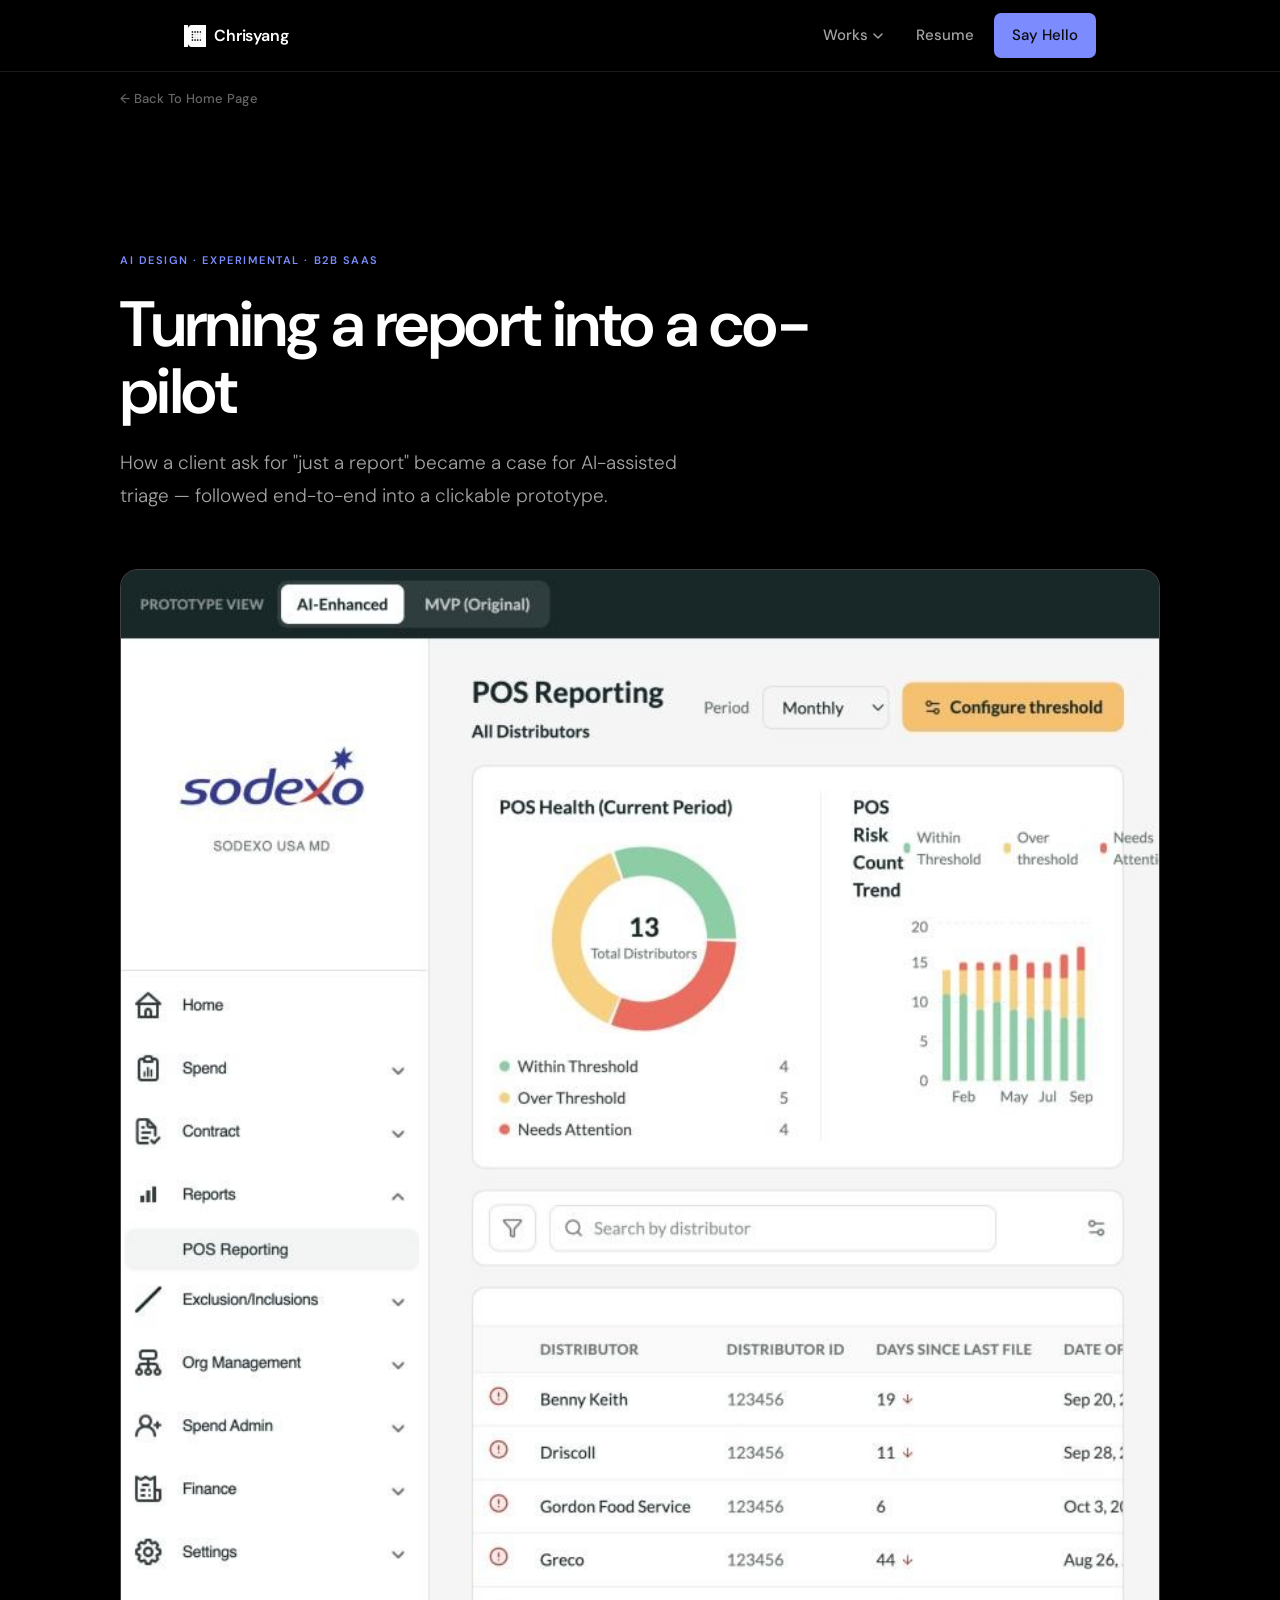
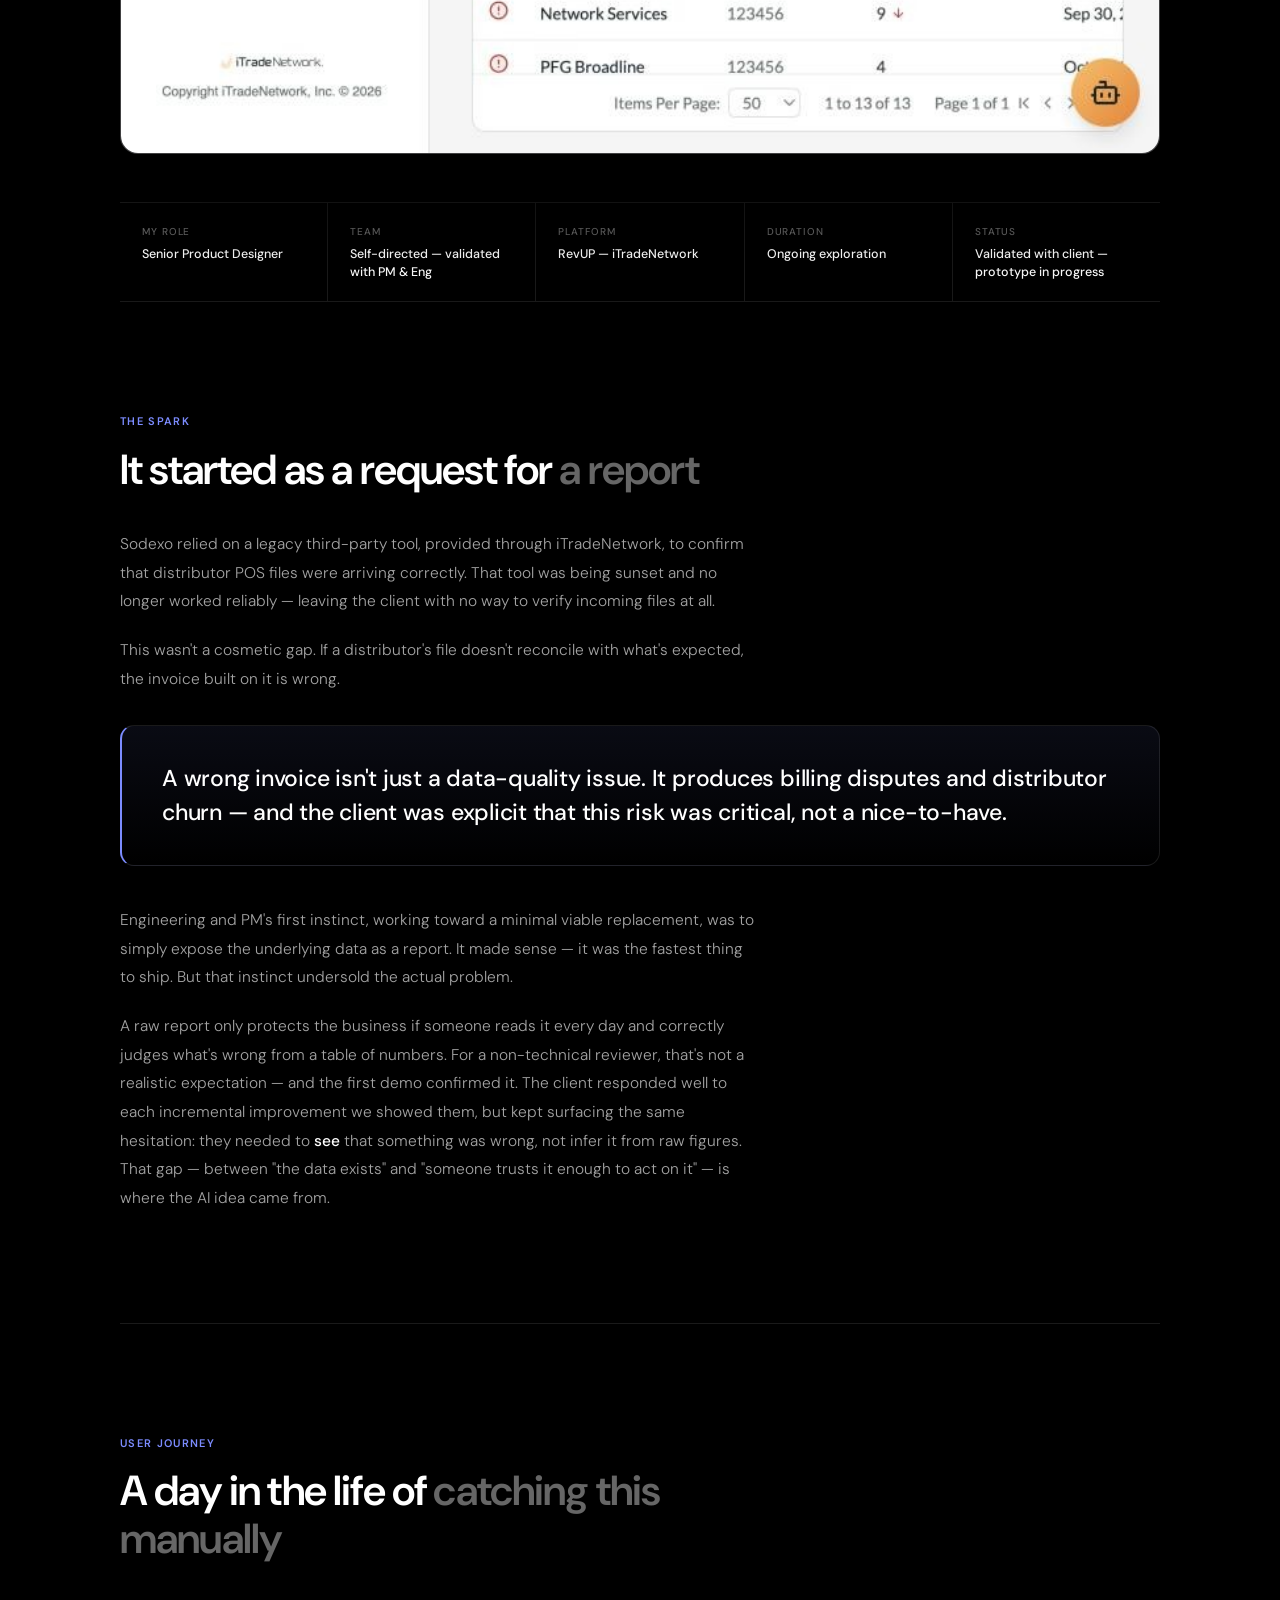
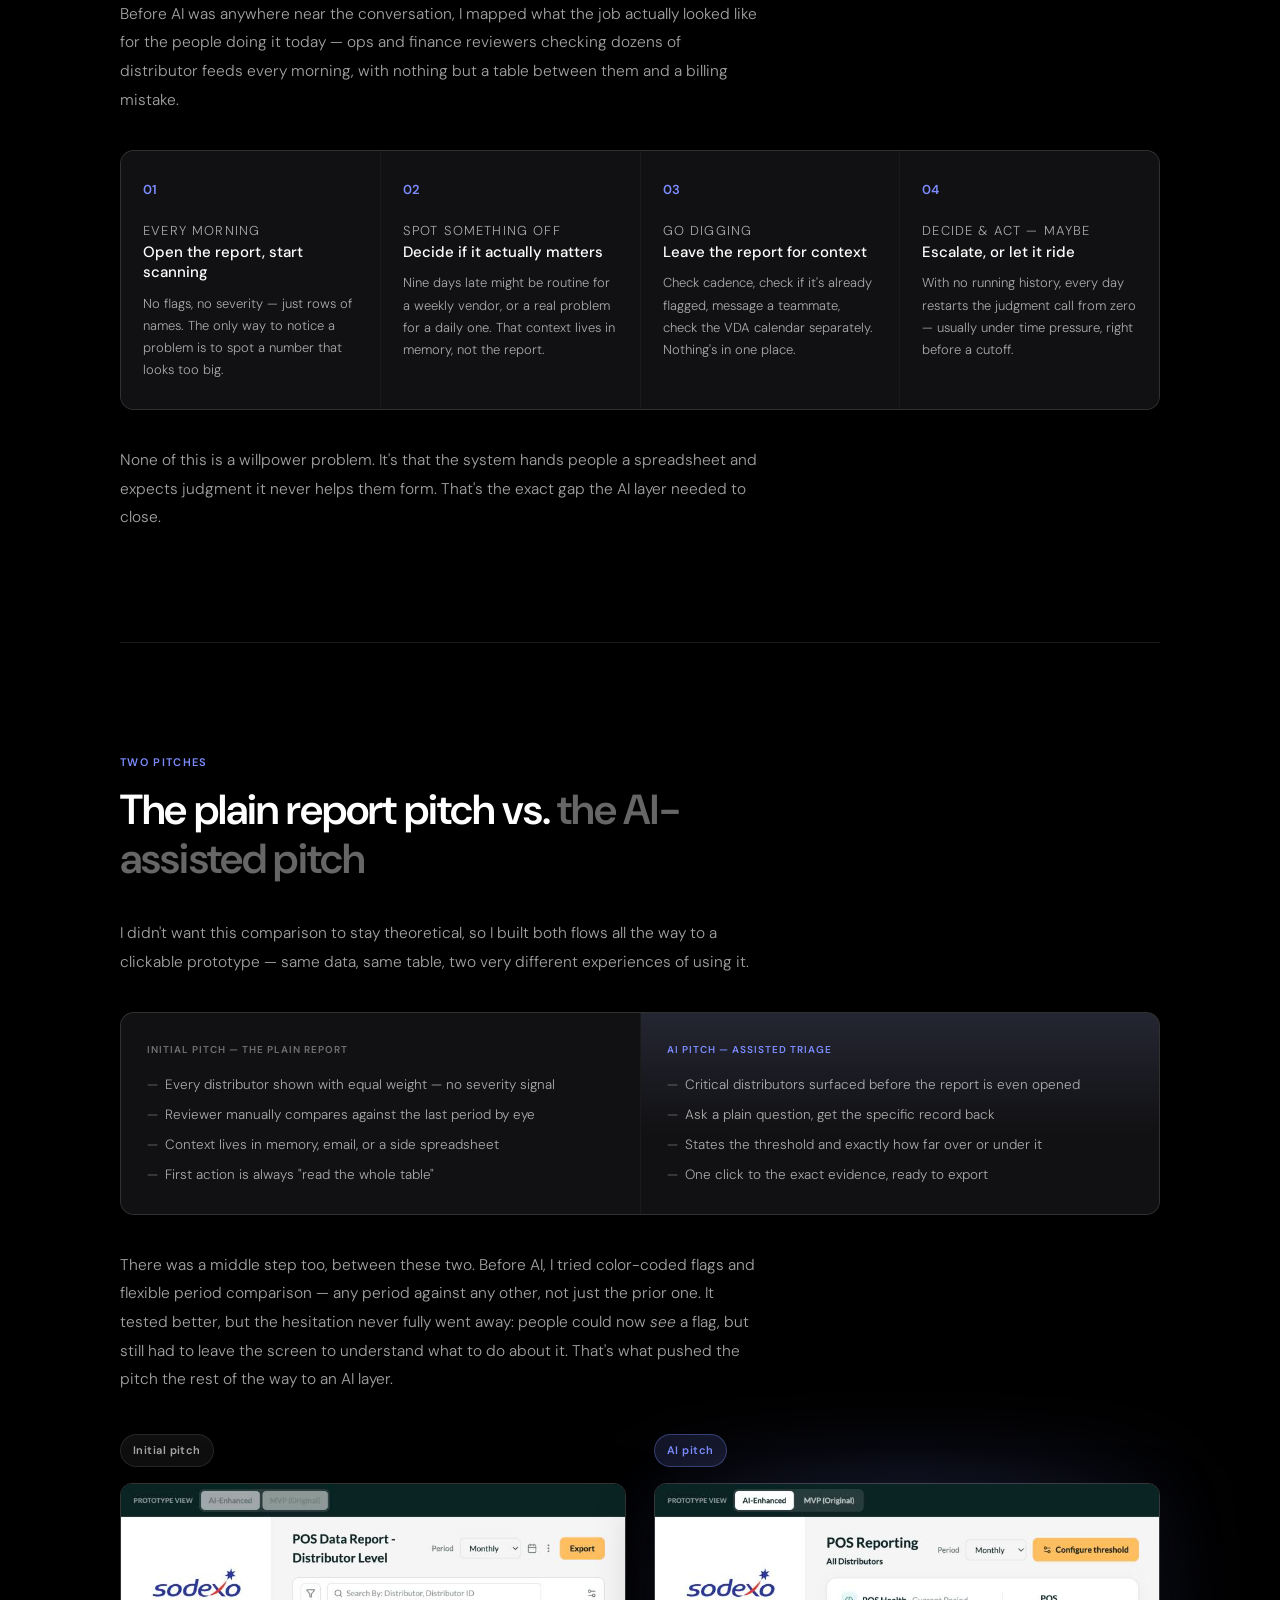
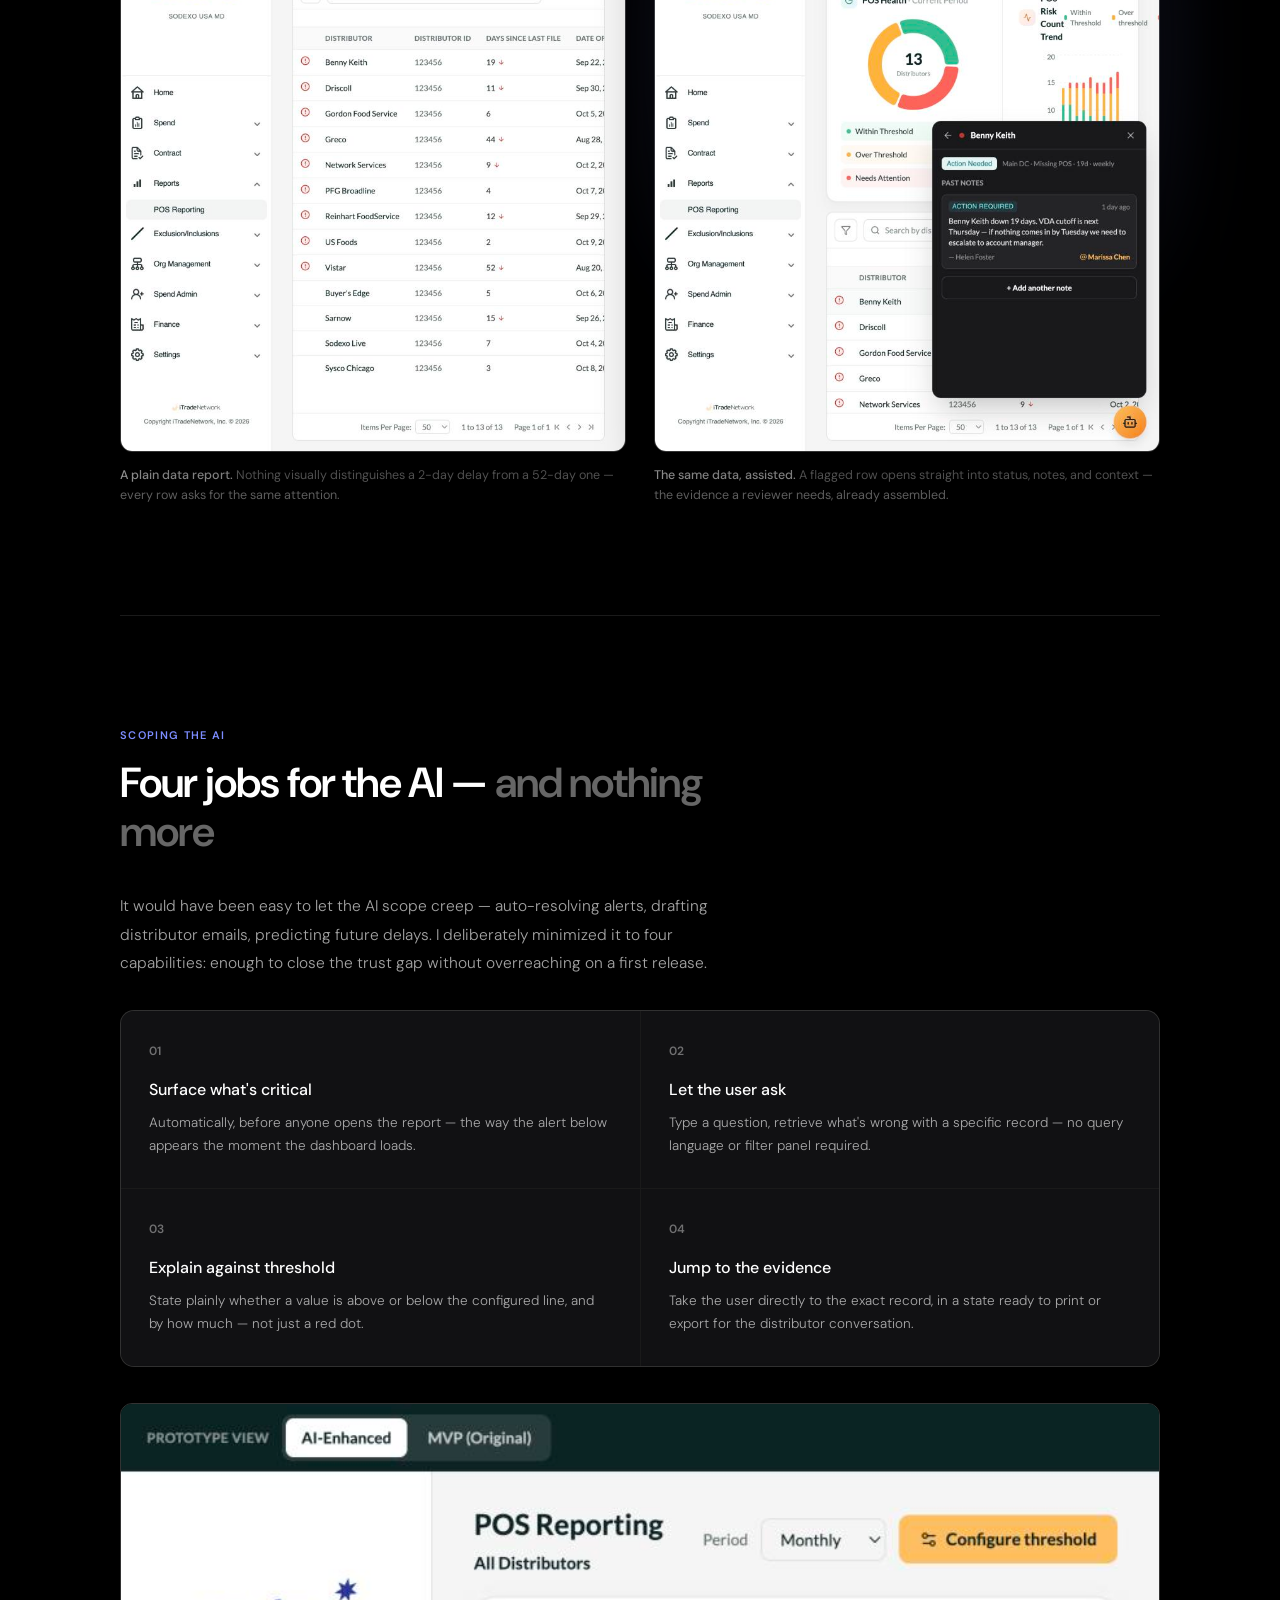
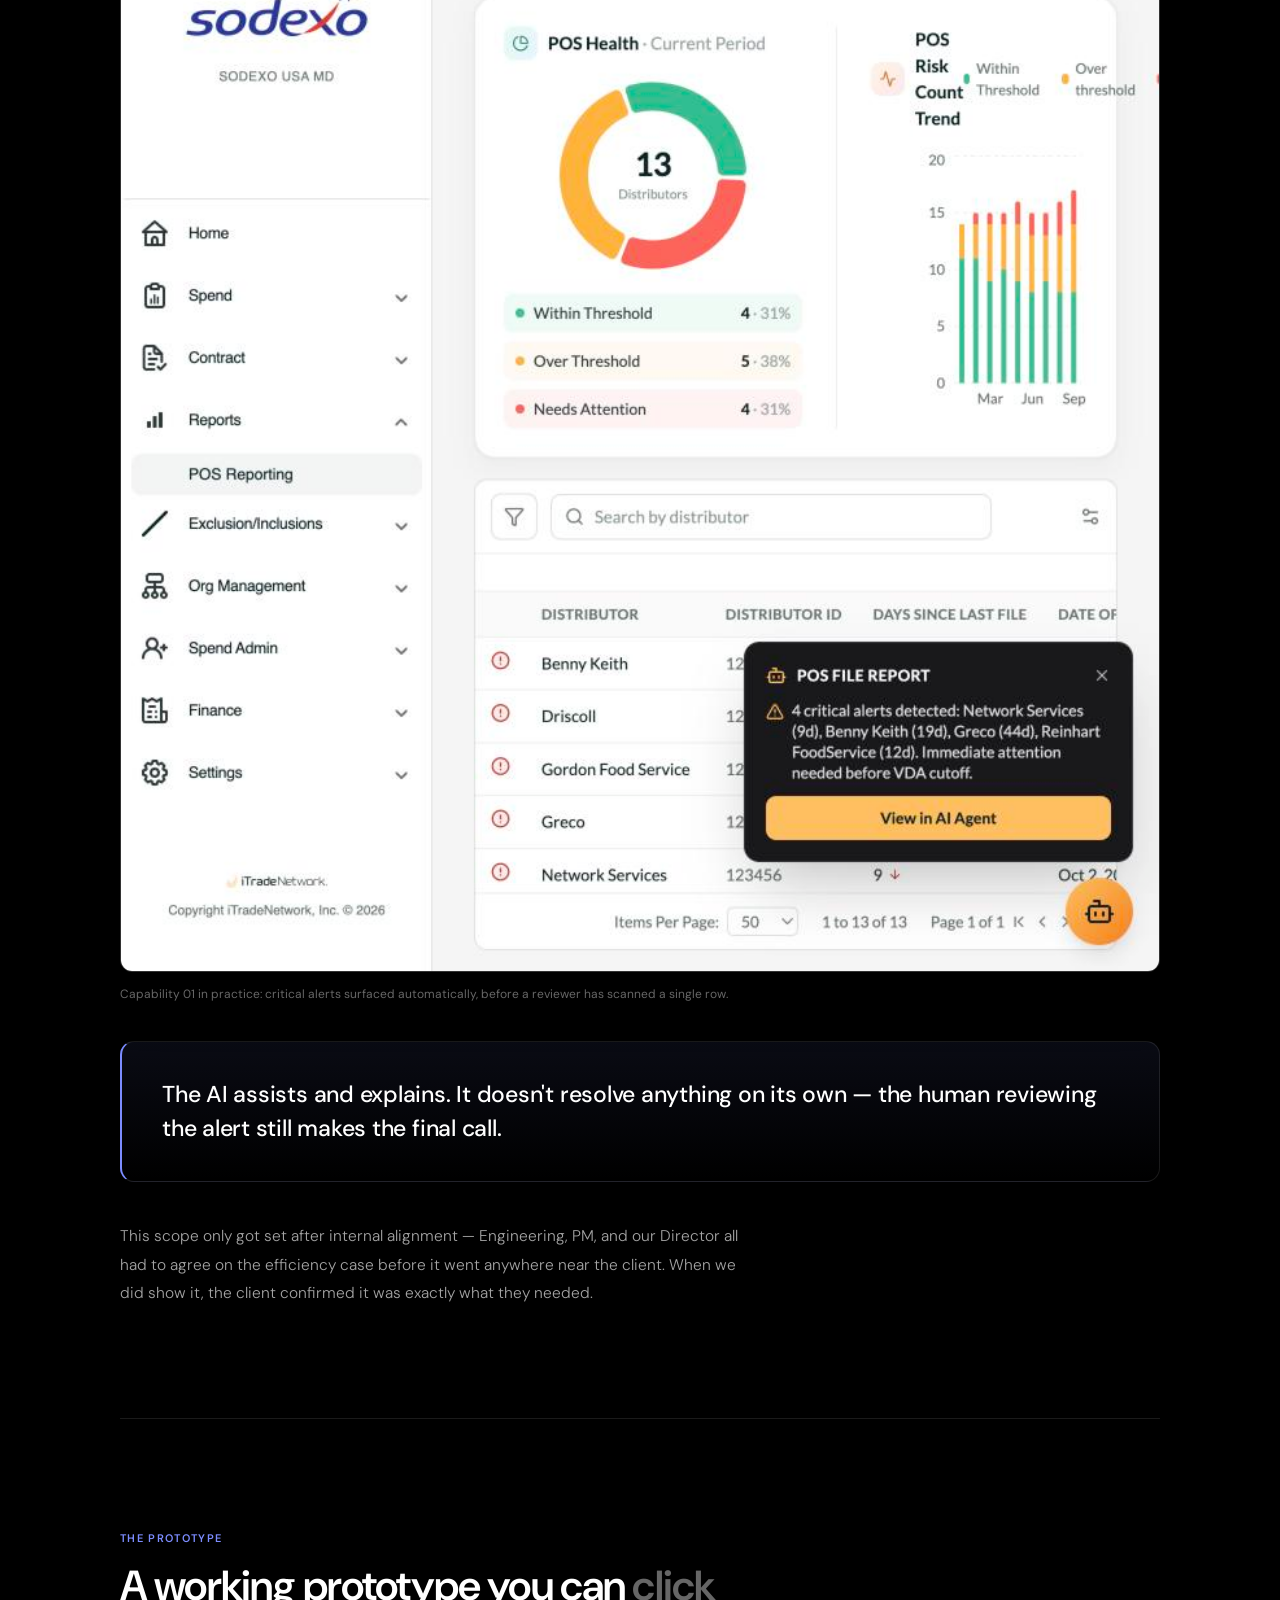
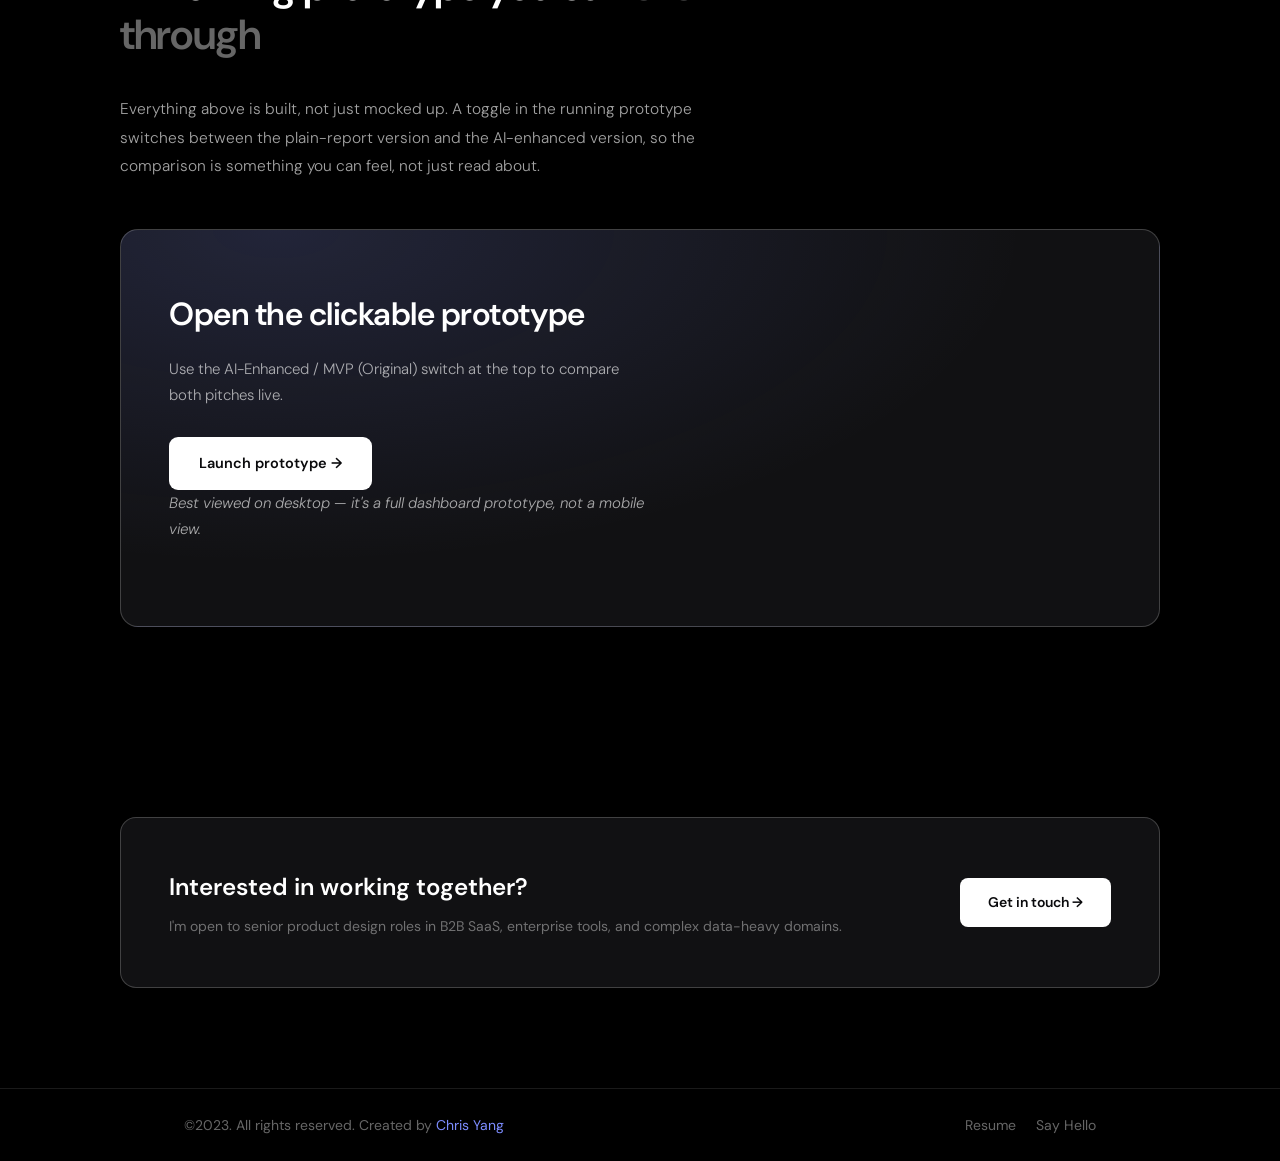
==== ai-experiment.html @ 3a0b7a44 "Add AI Design case study page with live prototype Adds ai-experiment.html — a dark, Framer-inspired " ====
<!DOCTYPE html>
<html lang="en">
<head>
<meta charset="UTF-8">
<meta name="viewport" content="width=device-width, initial-scale=1.0">
<title>Christopher Yang — AI Experiment: POS File Monitoring</title>
<meta name="description" content="How a client ask for a plain POS report became a case for AI-assisted triage — from initial thought to user journey, two competing flows, and a clickable prototype.">
<link rel="stylesheet" href="css/style.css">
<link rel="icon" type="image/png" href="images/favicon/favicon.png">
<style>
  *, *::before, *::after { box-sizing: border-box; }
  html { scroll-behavior: smooth; }

  :root {
    --bg: #000000;
    --raised: #111113;
    --raised-2: #19191c;
    --line: rgba(255,255,255,0.10);
    --line-strong: rgba(255,255,255,0.20);
    --t1: #FFFFFF;
    --t2: rgba(255,255,255,0.64);
    --t3: rgba(255,255,255,0.40);
    --accent: #7C8CFF;
    --accent-2: #B98CFF;
  }

  body { background: var(--bg); font-family: var(--sans); font-size: 15px; line-height: 1.75; font-weight: 400; color: var(--t2); }

  /* ── NAV override: dark ── */
  .nav { background: rgba(0,0,0,0.7); backdrop-filter: blur(14px); -webkit-backdrop-filter: blur(14px); border-bottom: 1px solid var(--line); }
  .nav-logo { color: var(--t1); }
  .nav-dropdown-trigger { color: var(--t2); }
  .nav-dropdown-trigger:hover { background: rgba(255,255,255,0.08); }
  .nav-dropdown-menu { background: var(--raised); border: 1px solid var(--line); }
  .nav-dropdown-item { border-bottom: 1px solid var(--line); }
  .nav-dropdown-item:hover { background: rgba(255,255,255,0.06); }
  .nav-dropdown-item-title { color: var(--t1); }
  .nav-resume { color: var(--t2); }
  .nav-resume:hover { background: rgba(255,255,255,0.08); }
  .nav-cta { background: var(--accent); color: #0A0A0C; }
  .nav-cta:hover { background: var(--accent-2); }
  .nav-mobile-toggle span { background: var(--t1); }
  .back-home-link { color: var(--t3); }
  .back-home-link:hover { color: var(--t1); }
  .footer { border-top: 1px solid var(--line); background: var(--bg); }
  .footer-copy, .footer-links a { color: var(--t3); }
  .footer-copy a { color: var(--accent); }
  .footer-links a:hover { color: var(--t1); }

  /* ── PAGE LAYOUT ── */
  .xwrap { max-width: 1120px; margin: 0 auto; padding-left: 40px; padding-right: 40px; }

  /* ── HERO ── */
  .xhero { padding: 140px 0 0; }
  .xeyebrow { font-size: 11px; font-weight: 600; letter-spacing: 0.14em; text-transform: uppercase; color: var(--accent); margin-bottom: 20px; }
  .xhero h1 {
    font-family: var(--sans); font-weight: 600;
    font-size: clamp(38px, 6vw, 64px); line-height: 1.06; letter-spacing: -0.025em;
    color: var(--t1); margin: 0 0 20px; max-width: 760px;
  }
  .xhero-sub { font-size: clamp(16px, 1.6vw, 19px); color: var(--t2); font-weight: 300; max-width: 560px; margin: 0; }

  .xvideo-wrap { position: relative; margin-top: 56px; }
  .xglow {
    position: absolute; left: 50%; top: 42%; transform: translate(-50%, -50%);
    width: 70%; height: 70%; max-width: 720px;
    background: radial-gradient(circle, rgba(124,140,255,0.5), rgba(185,140,255,0.22) 45%, transparent 72%);
    filter: blur(70px); z-index: 0; pointer-events: none;
  }
  .xvideo-frame {
    position: relative; z-index: 1;
    border-radius: 18px; border: 1px solid var(--line-strong);
    overflow: hidden; box-shadow: 0 40px 100px rgba(0,0,0,0.65);
    background: var(--raised);
  }
  .xvideo-frame video { width: 100%; display: block; aspect-ratio: 800 / 912; object-fit: cover; }

  .xmeta-row { display: flex; margin-top: 48px; border-top: 1px solid var(--line); border-bottom: 1px solid var(--line); }
  .xmeta-item { flex: 1; padding: 20px 22px; border-right: 1px solid var(--line); }
  .xmeta-item:last-child { border-right: none; }
  .xmeta-label { font-size: 10px; font-weight: 500; letter-spacing: 0.09em; text-transform: uppercase; color: var(--t3); margin-bottom: 6px; }
  .xmeta-value { font-size: 12.5px; font-weight: 500; color: var(--t1); line-height: 1.4; }

  /* ── SECTIONS ── */
  .xsection { padding: 110px 0; border-bottom: 1px solid var(--line); }
  .xsection:last-of-type { border-bottom: none; }
  .xkicker { font-size: 11px; font-weight: 600; letter-spacing: 0.12em; text-transform: uppercase; color: var(--accent); margin-bottom: 14px; }
  .xsection h2 {
    font-family: var(--sans); font-weight: 600;
    font-size: clamp(28px, 3.6vw, 42px); line-height: 1.15; letter-spacing: -0.02em;
    color: var(--t1); margin: 0 0 36px; max-width: 680px;
  }
  .xsection h2 .xfaint { color: var(--t3); }
  .xprose { max-width: 640px; }
  .xprose p { font-size: 15.5px; color: var(--t2); line-height: 1.85; font-weight: 300; margin-bottom: 20px; }
  .xprose p:last-child { margin-bottom: 0; }
  .xprose strong { color: var(--t1); font-weight: 500; }

  .xcard { background: var(--raised); border: 1px solid var(--line); border-radius: 14px; }
  .xquote {
    padding: 36px 40px; margin: 32px 0 40px;
    font-family: var(--sans); font-weight: 500;
    font-size: clamp(18px, 2.1vw, 23px); line-height: 1.45; letter-spacing: -0.01em;
    color: var(--t1);
    background: linear-gradient(180deg, rgba(124,140,255,0.08), rgba(124,140,255,0));
    border: 1px solid var(--line); border-left: 2px solid var(--accent);
    border-radius: 14px;
  }

  /* timeline / user journey */
  .xtimeline { display: grid; grid-template-columns: repeat(4, 1fr); gap: 1px; background: var(--line); border: 1px solid var(--line); border-radius: 14px; overflow: hidden; margin-bottom: 36px; }
  .xtimeline-item { background: var(--raised); padding: 28px 22px; display: flex; flex-direction: column; }
  .xtimeline-num { font-size: 13px; font-weight: 600; color: var(--accent); margin-bottom: 18px; }
  .xtimeline-phase { font-size: 10px; font-weight: 600; letter-spacing: 0.09em; text-transform: uppercase; color: var(--t3); margin-bottom: 10px; }
  .xtimeline-item h3 { font-size: 15px; font-weight: 500; color: var(--t1); margin: 0 0 10px; line-height: 1.35; }
  .xtimeline-item p { font-size: 13px; color: var(--t2); line-height: 1.7; font-weight: 300; margin: 0; }

  /* two pitches: bullet compare */
  .xfocus-grid { display: grid; grid-template-columns: 1fr 1fr; gap: 1px; background: var(--line); border: 1px solid var(--line); border-radius: 14px; overflow: hidden; margin: 36px 0; }
  .xfocus-cell { background: var(--raised); padding: 28px 26px; }
  .xfocus-cell.is-ai { background: linear-gradient(180deg, rgba(124,140,255,0.10), var(--raised) 60%); }
  .xfocus-label { font-size: 10px; font-weight: 600; letter-spacing: 0.1em; text-transform: uppercase; color: var(--t3); margin-bottom: 16px; }
  .xfocus-cell.is-ai .xfocus-label { color: var(--accent); }
  .xfocus-cell ul { list-style: none; display: flex; flex-direction: column; gap: 10px; margin: 0; padding: 0; }
  .xfocus-cell li { font-size: 13.5px; color: var(--t2); font-weight: 300; padding-left: 18px; position: relative; line-height: 1.5; }
  .xfocus-cell li::before { content: '—'; position: absolute; left: 0; color: var(--t3); }

  /* screenshot compare frames */
  .xcompare { display: grid; grid-template-columns: 1fr 1fr; gap: 28px; margin: 40px 0 0; }
  .xcompare-col { display: flex; flex-direction: column; }
  .xpill { display: inline-flex; align-self: flex-start; font-size: 11px; font-weight: 600; letter-spacing: 0.04em; padding: 6px 12px; border-radius: 20px; margin-bottom: 16px; }
  .xpill-muted { background: rgba(255,255,255,0.06); color: var(--t2); border: 1px solid var(--line); }
  .xpill-accent { background: rgba(124,140,255,0.15); color: var(--accent); border: 1px solid rgba(124,140,255,0.35); }
  .xshot-wrap { position: relative; }
  .xshot-glow { position: absolute; inset: -16px; background: radial-gradient(circle at 50% 30%, rgba(124,140,255,0.35), transparent 70%); filter: blur(40px); z-index: 0; }
  .xshot-frame {
    position: relative; z-index: 1; border-radius: 12px; border: 1px solid var(--line-strong);
    overflow: hidden; box-shadow: 0 20px 50px rgba(0,0,0,0.5);
  }
  .xshot-frame img { width: 100%; display: block; }
  .xcompare-caption { font-size: 12.5px; color: var(--t3); margin-top: 14px; line-height: 1.55; }
  .xcompare-caption strong { color: var(--t2); font-weight: 500; }

  /* scoping bento grid */
  .xbento { display: grid; grid-template-columns: 1fr 1fr; gap: 1px; background: var(--line); border: 1px solid var(--line); border-radius: 14px; overflow: hidden; margin-bottom: 32px; }
  .xbento-item { background: var(--raised); padding: 30px 28px; }
  .xbento-n { font-size: 12px; font-weight: 600; color: var(--t3); margin-bottom: 14px; }
  .xbento-item h3 { font-size: 16px; font-weight: 500; color: var(--t1); margin: 0 0 8px; }
  .xbento-item p { font-size: 13.5px; color: var(--t2); line-height: 1.7; font-weight: 300; margin: 0; }

  .ximg-block { margin: 36px 0; position: relative; }
  .ximg-block img { width: 100%; border-radius: 12px; border: 1px solid var(--line-strong); box-shadow: 0 20px 50px rgba(0,0,0,0.5); display: block; }
  .ximg-caption { font-size: 12px; color: var(--t3); margin-top: 12px; }

  /* prototype CTA */
  .xproto {
    position: relative; margin-top: 48px; padding: 56px 48px;
    border-radius: 18px; border: 1px solid var(--line-strong);
    background: radial-gradient(120% 140% at 15% 0%, rgba(124,140,255,0.16), transparent 60%), var(--raised);
    overflow: hidden;
  }
  .xproto h3 { font-family: var(--sans); font-weight: 600; font-size: clamp(24px, 3vw, 32px); color: var(--t1); margin: 0 0 14px; letter-spacing: -0.015em; }
  .xproto p { color: var(--t2); font-size: 15px; font-weight: 300; max-width: 480px; margin: 0 0 28px; }
  .xproto-link {
    display: inline-flex; align-items: center; gap: 8px;
    font-size: 14.5px; font-weight: 600; color: #0A0A0C;
    background: var(--t1); padding: 14px 30px; border-radius: 9px;
    text-decoration: none; transition: opacity 0.15s, transform 0.15s;
  }
  .xproto-link:hover { opacity: 0.9; transform: translateY(-1px); }
  .xproto-note { font-size: 12.5px; color: var(--t3); font-style: italic; margin: 18px 0 0; }

  /* closing cta */
  .xcta {
    background: var(--raised); border: 1px solid var(--line-strong);
    border-radius: 16px; padding: 48px;
    margin: 80px 0 100px;
    display: flex; align-items: center; justify-content: space-between;
    gap: 32px; flex-wrap: wrap;
  }
  .xcta h3 { font-family: var(--sans); font-weight: 600; font-size: 24px; color: var(--t1); margin-bottom: 6px; }
  .xcta p { color: var(--t3); font-size: 14px; margin: 0; }
  .xcta-link {
    font-size: 14px; font-weight: 600; color: #0A0A0C;
    background: var(--t1); padding: 12px 28px; border-radius: 8px;
    text-decoration: none; white-space: nowrap; transition: opacity 0.15s;
  }
  .xcta-link:hover { opacity: 0.88; }

  /* responsive */
  @media (max-width: 860px) {
    .xwrap { padding-left: 24px; padding-right: 24px; }
    .xhero { padding-top: 120px; }
    .xmeta-row { flex-wrap: wrap; }
    .xmeta-item { flex: 1 1 50%; border-right: none; border-bottom: 1px solid var(--line); }
    .xtimeline { grid-template-columns: 1fr 1fr; }
    .xfocus-grid, .xcompare, .xbento { grid-template-columns: 1fr; }
    .xcta { flex-direction: column; align-items: flex-start; }
    .xproto { padding: 40px 28px; }
  }
  @media (max-width: 560px) {
    .xtimeline { grid-template-columns: 1fr; }
  }
</style>
</head>
<body>

<!-- NAV -->
<nav class="nav">
  <div class="nav-inner">
    <a href="index.html" class="nav-logo">
      <img class="nav-logo-icon" src="images/favicon/favicon.png" alt="">
      Chrisyang
    </a>
    <div class="nav-links">
      <div class="nav-dropdown">
        <div class="nav-dropdown-trigger">
          Works
          <svg width="12" height="12" viewBox="0 0 12 12" fill="none"><path d="M2 4L6 8L10 4" stroke="currentColor" stroke-width="1.5" stroke-linecap="round" stroke-linejoin="round"/></svg>
        </div>
        <div class="nav-dropdown-menu">
          <a href="ai-experiment.html" class="nav-dropdown-item"><span class="nav-dropdown-item-title">AI Design</span></a>
          <a href="saas-design.html" class="nav-dropdown-item"><span class="nav-dropdown-item-title">SaaS Design</span></a>
          <a href="platform.html" class="nav-dropdown-item"><span class="nav-dropdown-item-title">Platform design</span></a>
          <a href="apps.html" class="nav-dropdown-item"><span class="nav-dropdown-item-title">App design</span></a>
          <a href="branding.html" class="nav-dropdown-item"><span class="nav-dropdown-item-title">Branding</span></a>
          <a href="assessment.html" class="nav-dropdown-item"><span class="nav-dropdown-item-title">Assessment</span></a>
        </div>
      </div>
      <a href="https://drive.google.com/file/d/1PKk_yvtjGGQ4_b9qK4UiG_FFVXlT4Xbw/view?usp=sharing" target="_blank" class="nav-resume">Resume</a>
      <a href="contact.html" class="nav-cta">Say Hello</a>
    </div>
    <div class="nav-mobile-toggle" aria-label="Toggle menu">
      <span></span><span></span><span></span>
    </div>
  </div>
</nav>

<main>
  <div class="xwrap">
    <a href="index.html" class="back-home-link" style="margin-top:88px;display:inline-flex;">← Back To Home Page</a>

    <!-- HERO -->
    <header class="xhero">
      <p class="xeyebrow">AI Design · Experimental · B2B SaaS</p>
      <h1>Turning a report into a co-pilot</h1>
      <p class="xhero-sub">How a client ask for "just a report" became a case for AI-assisted triage — followed end-to-end into a clickable prototype.</p>

      <div class="xvideo-wrap">
        <div class="xglow"></div>
        <div class="xvideo-frame">
          <video autoplay muted loop playsinline poster="images/ai-experiment/video/hero-demo-poster.jpg">
            <source src="images/ai-experiment/video/hero-demo.mp4" type="video/mp4">
          </video>
        </div>
      </div>

      <div class="xmeta-row">
        <div class="xmeta-item"><div class="xmeta-label">My Role</div><div class="xmeta-value">Senior Product Designer</div></div>
        <div class="xmeta-item"><div class="xmeta-label">Team</div><div class="xmeta-value">Self-directed — validated with PM &amp; Eng</div></div>
        <div class="xmeta-item"><div class="xmeta-label">Platform</div><div class="xmeta-value">RevUP — iTradeNetwork</div></div>
        <div class="xmeta-item"><div class="xmeta-label">Duration</div><div class="xmeta-value">Ongoing exploration</div></div>
        <div class="xmeta-item"><div class="xmeta-label">Status</div><div class="xmeta-value">Validated with client — prototype in progress</div></div>
      </div>
    </header>

    <!-- THE SPARK -->
    <section class="xsection" id="spark">
      <p class="xkicker">The Spark</p>
      <h2>It started as a request for <span class="xfaint">a report</span></h2>
      <div class="xprose">
        <p>Sodexo relied on a legacy third-party tool, provided through iTradeNetwork, to confirm that distributor POS files were arriving correctly. That tool was being sunset and no longer worked reliably — leaving the client with no way to verify incoming files at all.</p>
        <p>This wasn't a cosmetic gap. If a distributor's file doesn't reconcile with what's expected, the invoice built on it is wrong.</p>
      </div>
      <div class="xquote">A wrong invoice isn't just a data-quality issue. It produces billing disputes and distributor churn — and the client was explicit that this risk was critical, not a nice-to-have.</div>
      <div class="xprose">
        <p>Engineering and PM's first instinct, working toward a minimal viable replacement, was to simply expose the underlying data as a report. It made sense — it was the fastest thing to ship. But that instinct undersold the actual problem.</p>
        <p>A raw report only protects the business if someone reads it every day and correctly judges what's wrong from a table of numbers. For a non-technical reviewer, that's not a realistic expectation — and the first demo confirmed it. The client responded well to each incremental improvement we showed them, but kept surfacing the same hesitation: they needed to <strong>see</strong> that something was wrong, not infer it from raw figures. That gap — between "the data exists" and "someone trusts it enough to act on it" — is where the AI idea came from.</p>
      </div>
    </section>

    <!-- USER JOURNEY -->
    <section class="xsection" id="journey">
      <p class="xkicker">User Journey</p>
      <h2>A day in the life of <span class="xfaint">catching this manually</span></h2>
      <div class="xprose" style="margin-bottom:36px;">
        <p>Before AI was anywhere near the conversation, I mapped what the job actually looked like for the people doing it today — ops and finance reviewers checking dozens of distributor feeds every morning, with nothing but a table between them and a billing mistake.</p>
      </div>
      <div class="xtimeline">
        <div class="xtimeline-item">
          <div class="xtimeline-num">01</div>
          <p class="xtimeline-phase">Every morning</p>
          <h3>Open the report, start scanning</h3>
          <p>No flags, no severity — just rows of names. The only way to notice a problem is to spot a number that looks too big.</p>
        </div>
        <div class="xtimeline-item">
          <div class="xtimeline-num">02</div>
          <p class="xtimeline-phase">Spot something off</p>
          <h3>Decide if it actually matters</h3>
          <p>Nine days late might be routine for a weekly vendor, or a real problem for a daily one. That context lives in memory, not the report.</p>
        </div>
        <div class="xtimeline-item">
          <div class="xtimeline-num">03</div>
          <p class="xtimeline-phase">Go digging</p>
          <h3>Leave the report for context</h3>
          <p>Check cadence, check if it's already flagged, message a teammate, check the VDA calendar separately. Nothing's in one place.</p>
        </div>
        <div class="xtimeline-item">
          <div class="xtimeline-num">04</div>
          <p class="xtimeline-phase">Decide &amp; act — maybe</p>
          <h3>Escalate, or let it ride</h3>
          <p>With no running history, every day restarts the judgment call from zero — usually under time pressure, right before a cutoff.</p>
        </div>
      </div>
      <div class="xprose">
        <p>None of this is a willpower problem. It's that the system hands people a spreadsheet and expects judgment it never helps them form. That's the exact gap the AI layer needed to close.</p>
      </div>
    </section>

    <!-- TWO PITCHES -->
    <section class="xsection" id="flows">
      <p class="xkicker">Two Pitches</p>
      <h2>The plain report pitch vs. <span class="xfaint">the AI-assisted pitch</span></h2>
      <div class="xprose">
        <p>I didn't want this comparison to stay theoretical, so I built both flows all the way to a clickable prototype — same data, same table, two very different experiences of using it.</p>
      </div>

      <div class="xfocus-grid">
        <div class="xfocus-cell">
          <div class="xfocus-label">Initial pitch — the plain report</div>
          <ul>
            <li>Every distributor shown with equal weight — no severity signal</li>
            <li>Reviewer manually compares against the last period by eye</li>
            <li>Context lives in memory, email, or a side spreadsheet</li>
            <li>First action is always "read the whole table"</li>
          </ul>
        </div>
        <div class="xfocus-cell is-ai">
          <div class="xfocus-label">AI pitch — assisted triage</div>
          <ul>
            <li>Critical distributors surfaced before the report is even opened</li>
            <li>Ask a plain question, get the specific record back</li>
            <li>States the threshold and exactly how far over or under it</li>
            <li>One click to the exact evidence, ready to export</li>
          </ul>
        </div>
      </div>

      <div class="xprose">
        <p>There was a middle step too, between these two. Before AI, I tried color-coded flags and flexible period comparison — any period against any other, not just the prior one. It tested better, but the hesitation never fully went away: people could now <em>see</em> a flag, but still had to leave the screen to understand what to do about it. That's what pushed the pitch the rest of the way to an AI layer.</p>
      </div>

      <div class="xcompare">
        <div class="xcompare-col">
          <span class="xpill xpill-muted">Initial pitch</span>
          <div class="xshot-wrap">
            <div class="xshot-frame">
              <img src="images/ai-experiment/flow-initial-plain-report.png" alt="Initial pitch: a plain POS data report table with no severity indicators or chart">
            </div>
          </div>
          <p class="xcompare-caption"><strong>A plain data report.</strong> Nothing visually distinguishes a 2-day delay from a 52-day one — every row asks for the same attention.</p>
        </div>
        <div class="xcompare-col">
          <span class="xpill xpill-accent">AI pitch</span>
          <div class="xshot-wrap">
            <div class="xshot-glow"></div>
            <div class="xshot-frame">
              <img src="images/ai-experiment/flow-ai-evidence-panel.png" alt="AI pitch: clicking a flagged alert opens an AI panel with status, notes, and context">
            </div>
          </div>
          <p class="xcompare-caption"><strong>The same data, assisted.</strong> A flagged row opens straight into status, notes, and context — the evidence a reviewer needs, already assembled.</p>
        </div>
      </div>
    </section>

    <!-- SCOPING THE AI -->
    <section class="xsection" id="scope">
      <p class="xkicker">Scoping the AI</p>
      <h2>Four jobs for the AI — <span class="xfaint">and nothing more</span></h2>
      <div class="xprose">
        <p>It would have been easy to let the AI scope creep — auto-resolving alerts, drafting distributor emails, predicting future delays. I deliberately minimized it to four capabilities: enough to close the trust gap without overreaching on a first release.</p>
      </div>

      <div class="xbento" style="margin-top:32px;">
        <div class="xbento-item">
          <div class="xbento-n">01</div>
          <h3>Surface what's critical</h3>
          <p>Automatically, before anyone opens the report — the way the alert below appears the moment the dashboard loads.</p>
        </div>
        <div class="xbento-item">
          <div class="xbento-n">02</div>
          <h3>Let the user ask</h3>
          <p>Type a question, retrieve what's wrong with a specific record — no query language or filter panel required.</p>
        </div>
        <div class="xbento-item">
          <div class="xbento-n">03</div>
          <h3>Explain against threshold</h3>
          <p>State plainly whether a value is above or below the configured line, and by how much — not just a red dot.</p>
        </div>
        <div class="xbento-item">
          <div class="xbento-n">04</div>
          <h3>Jump to the evidence</h3>
          <p>Take the user directly to the exact record, in a state ready to print or export for the distributor conversation.</p>
        </div>
      </div>

      <div class="ximg-block">
        <img src="images/ai-experiment/flow-ai-proactive-alert.png" alt="A proactive AI alert surfacing four critical distributors before the report is manually reviewed">
        <p class="ximg-caption">Capability 01 in practice: critical alerts surfaced automatically, before a reviewer has scanned a single row.</p>
      </div>

      <div class="xquote">The AI assists and explains. It doesn't resolve anything on its own — the human reviewing the alert still makes the final call.</div>

      <div class="xprose">
        <p>This scope only got set after internal alignment — Engineering, PM, and our Director all had to agree on the efficiency case before it went anywhere near the client. When we did show it, the client confirmed it was exactly what they needed.</p>
      </div>
    </section>

    <!-- TRY THE PROTOTYPE -->
    <section class="xsection" id="prototype" style="border-bottom:none;">
      <p class="xkicker">The Prototype</p>
      <h2>A working prototype you can <span class="xfaint">click through</span></h2>
      <div class="xprose">
        <p>Everything above is built, not just mocked up. A toggle in the running prototype switches between the plain-report version and the AI-enhanced version, so the comparison is something you can feel, not just read about.</p>
      </div>
      <div class="xproto">
        <h3>Open the clickable prototype</h3>
        <p>Use the AI-Enhanced / MVP (Original) switch at the top to compare both pitches live.</p>
        <a href="prototype/pos-ai/" class="xproto-link" target="_blank" rel="noopener">Launch prototype →</a>
        <p class="xproto-note">Best viewed on desktop — it's a full dashboard prototype, not a mobile view.</p>
      </div>
    </section>

    <!-- CTA -->
    <div class="xcta">
      <div>
        <h3>Interested in working together?</h3>
        <p>I'm open to senior product design roles in B2B SaaS, enterprise tools, and complex data-heavy domains.</p>
      </div>
      <a href="mailto:chris.yang.design@gmail.com" class="xcta-link">Get in touch →</a>
    </div>
  </div>
</main>

<!-- FOOTER -->
<footer class="footer">
  <div class="footer-inner">
    <p class="footer-copy">©2023. All rights reserved. Created by <a href="mailto:Chris.yang.design@gmail.com">Chris Yang</a></p>
    <div class="footer-links">
      <a href="https://drive.google.com/file/d/1C6L22A_inPMwB6SXOAL65EUYt7ZPldAD/view?usp=sharing" target="_blank">Resume</a>
      <a href="contact.html">Say Hello</a>
    </div>
  </div>
</footer>

<script src="js/main.js"></script>
</body>
</html>
---- css/style.css ----
/* ============================================
   CHRIS YANG PORTFOLIO — GLOBAL STYLES
   ============================================ */

@import url('https://fonts.googleapis.com/css2?family=DM+Serif+Display:ital@0;1&family=DM+Sans:wght@300;400;500;600&display=swap');

/* ── CSS Variables ── */
:root {
  --white: #ffffff;
  --off-white: #f8f8f6;
  --light-gray: #f0f0ee;
  --mid-gray: #e0e0dc;
  --text-muted: #8a8a85;
  --text-body: #3a3a38;
  --text-dark: #1a1a18;
  --teal: #2ab5b5;
  --teal-dark: #1f9494;
  --teal-light: rgba(42, 181, 181, 0.1);
  --serif: 'DM Serif Display', Georgia, serif;
  --sans: 'DM Sans', system-ui, sans-serif;
  --nav-h: 72px;
  --max-w: 960px;
  --transition: 0.25s cubic-bezier(0.4, 0, 0.2, 1);
}

/* ── Reset ── */
*, *::before, *::after { box-sizing: border-box; margin: 0; padding: 0; }
html { font-size: 16px; scroll-behavior: smooth; }
body {
  font-family: var(--sans);
  color: var(--text-body);
  background: var(--white);
  line-height: 1.6;
  opacity: 1;
  transition: opacity 0.3s ease;
}
body.page-exit { opacity: 0; }
body.page-enter { animation: bodyFadeIn 0.4s ease forwards; }

/* No transform here on purpose: a lingering transform on <body> (even an
   identity one left by animation-fill-mode: forwards) turns it into the
   containing block for every position:fixed descendant on the page,
   breaking anything meant to be fixed to the viewport (nav, lightbox, etc). */
@keyframes bodyFadeIn {
  from { opacity: 0; }
  to   { opacity: 1; }
}

@keyframes fadeIn {
  from { opacity: 0; transform: translateY(8px); }
  to   { opacity: 1; transform: translateY(0); }
}

img { max-width: 100%; display: block; }
a { color: inherit; text-decoration: none; }

/* ── Navigation ── */
.nav {
  position: fixed;
  top: 0; left: 0; right: 0;
  height: var(--nav-h);
  background: rgba(255,255,255,0.92);
  backdrop-filter: blur(12px);
  -webkit-backdrop-filter: blur(12px);
  border-bottom: 1px solid var(--mid-gray);
  z-index: 100;
  display: flex;
  align-items: center;
}
.nav-inner {
  max-width: var(--max-w);
  margin: 0 auto;
  padding: 0 24px;
  width: 100%;
  display: flex;
  align-items: center;
  justify-content: space-between;
}
.nav-logo {
  display: flex;
  align-items: center;
  gap: 8px;
  font-weight: 600;
  font-size: 1rem;
  color: var(--text-dark);
  letter-spacing: -0.01em;
}
.nav-logo-icon {
  width: 22px; height: 22px;
  display: block;
  object-fit: contain;
}
.nav-links {
  display: flex;
  align-items: center;
  gap: 8px;
}

/* Works dropdown */
.nav-dropdown { position: relative; }
.nav-dropdown-trigger {
  display: flex;
  align-items: center;
  gap: 4px;
  padding: 8px 12px;
  font-size: 0.9375rem;
  font-weight: 500;
  color: var(--text-body);
  cursor: pointer;
  border-radius: 6px;
  transition: background var(--transition);
  user-select: none;
}
.nav-dropdown-trigger:hover { background: var(--light-gray); }
.nav-dropdown-trigger svg {
  transition: transform var(--transition);
  flex-shrink: 0;
}
.nav-dropdown.open .nav-dropdown-trigger svg { transform: rotate(180deg); }

.nav-dropdown-menu {
  position: absolute;
  top: calc(100% + 8px);
  left: 0;
  background: var(--white);
  border: 1px solid var(--mid-gray);
  border-radius: 10px;
  box-shadow: 0 16px 48px rgba(0,0,0,0.08), 0 4px 16px rgba(0,0,0,0.04);
  min-width: 240px;
  overflow: hidden;
  opacity: 0;
  pointer-events: none;
  transform: translateY(-6px);
  transition: opacity 0.2s ease, transform 0.2s ease;
  z-index: 200;
}
.nav-dropdown.open .nav-dropdown-menu {
  opacity: 1;
  pointer-events: all;
  transform: translateY(0);
}
.nav-dropdown-item {
  display: block;
  padding: 12px 16px;
  font-size: 0.875rem;
  border-bottom: 1px solid var(--light-gray);
  transition: background var(--transition);
}
.nav-dropdown-item:last-child { border-bottom: none; }
.nav-dropdown-item:hover { background: var(--off-white); }
.nav-dropdown-item-title {
  font-weight: 500;
  color: var(--text-dark);
  display: block;
}
.nav-dropdown-item-sub {
  font-size: 0.8125rem;
  color: var(--text-muted);
  display: block;
  margin-top: 1px;
}

.nav-resume {
  padding: 8px 12px;
  font-size: 0.9375rem;
  font-weight: 500;
  color: var(--text-body);
  border-radius: 6px;
  transition: background var(--transition);
}
.nav-resume:hover { background: var(--light-gray); }

.nav-cta {
  padding: 9px 18px;
  background: var(--teal);
  color: white;
  font-size: 0.9375rem;
  font-weight: 500;
  border-radius: 7px;
  transition: background var(--transition), transform var(--transition);
}
.nav-cta:hover { background: var(--teal-dark); transform: translateY(-1px); }

/* Mobile nav toggle */
.nav-mobile-toggle {
  display: none;
  flex-direction: column;
  gap: 5px;
  cursor: pointer;
  padding: 4px;
}
.nav-mobile-toggle span {
  width: 22px; height: 2px;
  background: var(--text-dark);
  border-radius: 2px;
  transition: transform 0.3s ease, opacity 0.3s ease;
}

/* ── Page Wrapper ── */
.page { padding-top: var(--nav-h); min-height: 100vh; }
.container {
  max-width: var(--max-w);
  margin: 0 auto;
  padding: 0 24px;
}

/* ── HOME PAGE ── */
.hero {
  padding: 72px 0 56px;
  animation: fadeIn 0.6s ease both;
}
.hero-avatar {
  width: 140px; height: 140px;
  border-radius: 50%;
  overflow: hidden;
  margin-bottom: 28px;
  filter: grayscale(100%);
  border: 2px solid var(--mid-gray);
}
.hero-avatar img { width: 100%; height: 100%; object-fit: cover; object-position: center top; }
.hero h1 {
  font-family: var(--serif);
  font-size: clamp(2.75rem, 8vw, 6.25rem);
  font-weight: 400;
  color: var(--text-dark);
  line-height: 1.05;
  letter-spacing: -0.02em;
  margin-bottom: 20px;
  animation: fadeIn 0.6s 0.1s ease both;
}
.hero-subhead {
  font-size: 1.125rem;
  font-weight: 300;
  color: var(--text-muted);
  max-width: 540px;
  line-height: 1.6;
  margin-bottom: 28px;
  animation: fadeIn 0.6s 0.15s ease both;
}
.hero-meta {
  display: flex;
  flex-wrap: wrap;
  gap: 24px;
  animation: fadeIn 0.6s 0.2s ease both;
}
.hero-meta-item {
  display: flex;
  align-items: center;
  gap: 7px;
  font-size: 1.5rem;
  font-weight: 300;
  color: var(--text-muted);
}
.hero-meta-item svg { flex-shrink: 0; opacity: 0.6; }
.hero-meta-item a:hover { color: var(--teal); }

.works-section { padding: 48px 0 80px; }
.works-section-title {
  font-size: 1.0625rem;
  font-weight: 400;
  color: var(--text-muted);
  margin-bottom: 36px;
  animation: fadeIn 0.6s 0.25s ease both;
}
.works-grid {
  display: grid;
  grid-template-columns: repeat(2, 1fr);
  gap: 40px 32px;
  animation: fadeIn 0.6s 0.3s ease both;
}
.work-card {
  display: flex;
  flex-direction: column;
}
.work-card-img {
  width: 100%;
  aspect-ratio: 4/3;
  object-fit: cover;
  border-radius: 10px;
  margin-bottom: 16px;
  background: var(--light-gray);
  box-shadow: 0 4px 24px rgba(0,0,0,0.08);
  transition: box-shadow 0.3s ease;
}
.work-card:hover .work-card-img { box-shadow: 0 12px 32px rgba(0,0,0,0.12); }
.work-card-tag {
  font-size: 0.875rem;
  color: var(--text-muted);
  margin-bottom: 6px;
}
.work-card-title {
  font-family: var(--serif);
  font-size: 1.375rem;
  font-weight: 400;
  color: var(--text-dark);
  line-height: 1.25;
  letter-spacing: -0.01em;
  margin-bottom: 8px;
}
.work-card-desc {
  font-size: 0.9375rem;
  line-height: 1.6;
  color: var(--text-body);
  margin-bottom: 12px;
}
.work-card-link {
  display: inline-flex;
  align-items: center;
  gap: 6px;
  font-size: 0.875rem;
  font-weight: 500;
  color: var(--teal);
  transition: color var(--transition);
}
.work-card-link:hover { color: var(--teal-dark); }

/* ── HOME PAGE: EXPERIENCE / EDUCATION / ABOUT ── */
.extra-section {
  padding: 48px 0 56px;
  border-top: 1px solid var(--mid-gray);
}
.extra-section-title {
  font-size: 1.0625rem;
  font-weight: 400;
  color: var(--text-muted);
  margin-bottom: 32px;
}
.experience-list,
.education-list {
  display: flex;
  flex-direction: column;
}
.experience-item,
.education-item {
  display: flex;
  align-items: baseline;
  justify-content: space-between;
  flex-wrap: wrap;
  gap: 12px;
  padding: 16px 0;
  border-bottom: 1px solid var(--mid-gray);
}
.experience-item:last-child,
.education-item:last-child { border-bottom: none; }
.experience-role,
.education-degree {
  font-size: 1rem;
  font-weight: 500;
  color: var(--text-dark);
}
.experience-company,
.education-school {
  font-size: 0.9375rem;
  color: var(--text-muted);
  margin-top: 2px;
}
.experience-years,
.education-year {
  font-size: 0.875rem;
  color: var(--text-muted);
  white-space: nowrap;
}
.about-text {
  font-size: 1.0625rem;
  line-height: 1.75;
  color: var(--text-body);
  max-width: 640px;
}

/* ── CASE STUDY PAGES ── */
.back-home-link {
  display: inline-flex;
  align-items: center;
  gap: 6px;
  font-size: 0.8125rem;
  font-weight: 500;
  color: var(--text-muted);
  letter-spacing: 0.02em;
  margin-top: 32px;
  transition: color var(--transition);
}
.back-home-link:hover { color: var(--text-dark); }
.case-hero {
  padding: 64px 0 48px;
  border-bottom: 1px solid var(--mid-gray);
  margin-bottom: 56px;
  animation: fadeIn 0.5s ease both;
}
.case-hero-eyebrow {
  font-size: 0.8125rem;
  font-weight: 500;
  letter-spacing: 0.1em;
  text-transform: uppercase;
  color: var(--teal);
  margin-bottom: 12px;
}
.case-hero h1 {
  font-family: var(--serif);
  font-size: clamp(2.25rem, 5vw, 3.5rem);
  font-weight: 400;
  color: var(--text-dark);
  line-height: 1.1;
  letter-spacing: -0.02em;
  margin-bottom: 16px;
}
.case-hero-sub {
  font-size: 1.125rem;
  color: var(--text-muted);
  font-weight: 300;
}
.case-hero-img {
  width: 100%;
  border-radius: 12px;
  margin-top: 40px;
  box-shadow: 0 4px 24px rgba(0,0,0,0.08);
}

.case-body { padding-bottom: 96px; animation: fadeIn 0.5s 0.15s ease both; }
.case-section { margin-bottom: 56px; }
.case-section,
.cs-section {
  opacity: 0;
  transform: translateY(28px);
  transition: opacity 0.7s ease, transform 0.7s ease;
}
.case-section.in-view,
.cs-section.in-view {
  opacity: 1;
  transform: translateY(0);
}
.case-section h3 {
  font-family: var(--serif);
  font-size: 1.5rem;
  font-weight: 400;
  color: var(--text-dark);
  margin-bottom: 16px;
  letter-spacing: -0.01em;
}
.case-section p {
  font-size: 1rem;
  line-height: 1.75;
  color: var(--text-body);
  margin-bottom: 16px;
}
.case-section p:last-child { margin-bottom: 0; }
.case-section ul, .case-section ol {
  padding-left: 20px;
  margin-bottom: 16px;
}
.case-section li {
  font-size: 1rem;
  line-height: 1.75;
  color: var(--text-body);
  margin-bottom: 4px;
}
.case-section strong { font-weight: 600; color: var(--text-dark); }
.case-section a { color: var(--teal); text-decoration: underline; text-underline-offset: 3px; }
.case-section a:hover { color: var(--teal-dark); }

.case-img-block { margin: 32px 0; }
.case-img-block img {
  width: 100%;
  border-radius: 10px;
  border: 1px solid var(--mid-gray);
}
.case-img-caption {
  font-size: 0.8125rem;
  color: var(--text-muted);
  margin-top: 10px;
  font-style: italic;
}

.cta-block {
  display: flex;
  align-items: center;
  justify-content: space-between;
  background: #55554f;
  border-radius: 12px;
  padding: 48px;
  margin-top: 56px;
  gap: 24px;
  flex-wrap: wrap;
}
.cta-block h3 {
  font-family: var(--serif);
  font-size: 1.5rem;
  color: white;
  margin-bottom: 6px;
  font-weight: 400;
}
.cta-block p { font-size: 0.9375rem; color: rgba(255,255,255,0.65); margin: 0; }
.cta-link {
  padding: 12px 24px;
  background: white;
  color: var(--text-dark);
  border-radius: 7px;
  font-weight: 500;
  font-size: 0.9375rem;
  white-space: nowrap;
  transition: opacity var(--transition);
}
.cta-link:hover { opacity: 0.88; }

/* ── LIGHTBOX ── */
.lightbox-trigger { cursor: zoom-in; }
.lightbox {
  position: fixed;
  inset: 0;
  background: rgba(10, 10, 9, 0.9);
  display: flex;
  align-items: center;
  justify-content: center;
  padding: 64px;
  opacity: 0;
  visibility: hidden;
  transition: opacity 0.3s ease;
  z-index: 1000;
}
.lightbox.active { opacity: 1; visibility: visible; }
.lightbox-img {
  max-width: 100%;
  max-height: 100%;
  border-radius: 8px;
  box-shadow: 0 24px 64px rgba(0,0,0,0.5);
  transform: scale(0.92);
  opacity: 0;
  transition: transform 0.3s ease, opacity 0.3s ease;
}
.lightbox.active .lightbox-img { transform: scale(1); opacity: 1; }
.lightbox-close,
.lightbox-prev,
.lightbox-next {
  position: absolute;
  display: flex;
  align-items: center;
  justify-content: center;
  width: 44px; height: 44px;
  border-radius: 50%;
  background: rgba(255,255,255,0.1);
  color: #fff;
  border: none;
  cursor: pointer;
  font-size: 1.5rem;
  line-height: 1;
  transition: background var(--transition);
}
.lightbox-close:hover,
.lightbox-prev:hover,
.lightbox-next:hover { background: rgba(255,255,255,0.2); }
.lightbox-close { top: 24px; right: 24px; }
.lightbox-prev { left: 24px; top: 50%; transform: translateY(-50%); }
.lightbox-next { right: 24px; top: 50%; transform: translateY(-50%); }
.lightbox-nav-hidden { display: none; }

/* ── SLIDESHOW ── */
.slideshow {
  position: relative;
  margin: 32px 0;
  border-radius: 10px;
  overflow: hidden;
  border: 1px solid var(--mid-gray);
  background: #eeeeee;
}
.slideshow-slides {
  position: relative;
  width: 100%;
  aspect-ratio: 16/9;
  background: #eeeeee;
}
.slideshow-slide {
  position: absolute;
  inset: 0;
  width: 100%;
  height: 100%;
  object-fit: contain;
  opacity: 0;
  pointer-events: none;
  transition: opacity 0.4s ease;
}
.slideshow-slide.active { opacity: 1; pointer-events: auto; cursor: zoom-in; }
.slideshow-arrow {
  position: absolute;
  top: 50%;
  transform: translateY(-50%);
  width: 36px; height: 36px;
  border-radius: 50%;
  background: rgba(0,0,0,0.35);
  color: white;
  border: none;
  cursor: pointer;
  display: flex;
  align-items: center;
  justify-content: center;
  font-size: 0.8125rem;
  transition: background var(--transition);
}
.slideshow-arrow:hover { background: rgba(0,0,0,0.55); }
.slideshow-prev { left: 14px; }
.slideshow-next { right: 14px; }
.slideshow-dots {
  display: flex;
  justify-content: center;
  gap: 8px;
  padding: 16px 0;
  background: #eeeeee;
}
.slideshow-dot {
  width: 8px; height: 8px;
  border-radius: 50%;
  background: var(--mid-gray);
  cursor: pointer;
  transition: background var(--transition);
}
.slideshow-dot.active { background: var(--text-dark); }

.case-divider {
  border: none;
  border-top: 1px solid var(--mid-gray);
  margin: 48px 0;
}

/* Results callout */
.results-grid {
  display: grid;
  grid-template-columns: repeat(3, 1fr);
  gap: 24px;
  margin: 24px 0;
}
.result-stat {
  background: var(--off-white);
  border-radius: 10px;
  padding: 24px;
  text-align: center;
}
.result-stat-num {
  font-family: var(--serif);
  font-size: 2.25rem;
  color: var(--teal);
  display: block;
  margin-bottom: 6px;
}
.result-stat-label {
  font-size: 0.875rem;
  color: var(--text-muted);
  line-height: 1.4;
}

/* Testimonial */
.testimonial {
  background: var(--off-white);
  border-left: 3px solid var(--teal);
  border-radius: 0 8px 8px 0;
  padding: 20px 24px;
  margin: 24px 0;
}
.testimonial p {
  font-style: italic;
  font-size: 1rem;
  color: var(--text-body);
  margin-bottom: 8px !important;
}
.testimonial cite {
  font-size: 0.875rem;
  font-weight: 500;
  color: var(--text-muted);
  font-style: normal;
}

/* Prototype button */
.btn-primary {
  display: inline-flex;
  align-items: center;
  gap: 8px;
  padding: 11px 22px;
  background: var(--teal);
  color: white;
  font-size: 0.9375rem;
  font-weight: 500;
  border-radius: 7px;
  transition: background var(--transition), transform var(--transition);
  margin-top: 8px;
}
.btn-primary:hover { background: var(--teal-dark); transform: translateY(-1px); }
.case-section a.btn-primary,
.case-section a.btn-primary:hover { color: white; }

/* ── CONTACT PAGE ── */
.contact-hero {
  padding: 72px 0 48px;
  animation: fadeIn 0.5s ease both;
}
.contact-hero h1 {
  font-family: var(--serif);
  font-size: clamp(3rem, 6vw, 4.5rem);
  font-weight: 400;
  color: var(--text-dark);
  line-height: 1.05;
  letter-spacing: -0.02em;
  margin-bottom: 14px;
}
.contact-hero p {
  font-size: 1.0625rem;
  color: var(--text-muted);
  margin-bottom: 40px;
}
.contact-form {
  max-width: 560px;
  animation: fadeIn 0.5s 0.15s ease both;
}
.form-group { margin-bottom: 20px; }
.form-group label {
  display: block;
  font-size: 0.875rem;
  font-weight: 500;
  color: var(--text-dark);
  margin-bottom: 6px;
}
.form-group input,
.form-group textarea {
  width: 100%;
  padding: 11px 14px;
  border: 1px solid var(--mid-gray);
  border-radius: 7px;
  font-family: var(--sans);
  font-size: 0.9375rem;
  color: var(--text-dark);
  background: var(--white);
  transition: border-color var(--transition), box-shadow var(--transition);
  outline: none;
  resize: vertical;
}
.form-group input:focus,
.form-group textarea:focus {
  border-color: var(--teal);
  box-shadow: 0 0 0 3px var(--teal-light);
}
.form-group textarea { min-height: 140px; }
.form-submit {
  width: 100%;
  padding: 13px;
  background: var(--teal);
  color: white;
  border: none;
  border-radius: 7px;
  font-family: var(--sans);
  font-size: 1rem;
  font-weight: 500;
  cursor: pointer;
  transition: background var(--transition), transform var(--transition);
}
.form-submit:hover { background: var(--teal-dark); transform: translateY(-1px); }
.form-success {
  display: none;
  padding: 16px;
  background: var(--teal-light);
  border: 1px solid var(--teal);
  border-radius: 7px;
  color: var(--teal-dark);
  font-weight: 500;
  margin-top: 16px;
  font-size: 0.9375rem;
}

/* ── FOOTER ── */
.footer {
  border-top: 1px solid var(--mid-gray);
  padding: 24px 0;
  margin-top: auto;
}
.footer-inner {
  max-width: var(--max-w);
  margin: 0 auto;
  padding: 0 24px;
  display: flex;
  align-items: center;
  justify-content: space-between;
  flex-wrap: wrap;
  gap: 12px;
}
.footer-copy {
  font-size: 0.875rem;
  color: var(--text-muted);
}
.footer-copy a { color: var(--teal); }
.footer-links {
  display: flex;
  align-items: center;
  gap: 20px;
}
.footer-links a {
  font-size: 0.875rem;
  color: var(--text-muted);
  transition: color var(--transition);
}
.footer-links a:hover { color: var(--text-dark); }

/* ── MOBILE ── */
@media (max-width: 680px) {
  .nav-links { display: none; }
  .nav-links.mobile-open {
    display: flex;
    flex-direction: column;
    position: fixed;
    top: var(--nav-h);
    left: 0; right: 0;
    background: var(--white);
    border-bottom: 1px solid var(--mid-gray);
    padding: 16px 24px 24px;
    gap: 4px;
    align-items: stretch;
    box-shadow: 0 8px 24px rgba(0,0,0,0.08);
  }
  .nav-mobile-toggle { display: flex; }
  .nav-dropdown-trigger { padding: 10px 12px; }
  .nav-dropdown-menu { position: static; box-shadow: none; border: none; border-radius: 0; opacity: 1; pointer-events: all; transform: none; padding-left: 12px; display: none; }
  .nav-dropdown.open .nav-dropdown-menu { display: block; }
  .nav-resume, .nav-cta { padding: 10px 12px; }

  .works-grid { grid-template-columns: 1fr; gap: 28px; }
  .results-grid { grid-template-columns: 1fr; gap: 16px; }

  .hero { padding: 48px 0 40px; }
  .case-hero { padding: 48px 0 36px; }
  .contact-hero { padding: 48px 0 36px; }
  .cta-block { flex-direction: column; align-items: flex-start; }
  .lightbox { padding: 24px; }
  .lightbox-prev, .lightbox-next { width: 36px; height: 36px; font-size: 1.25rem; }
}
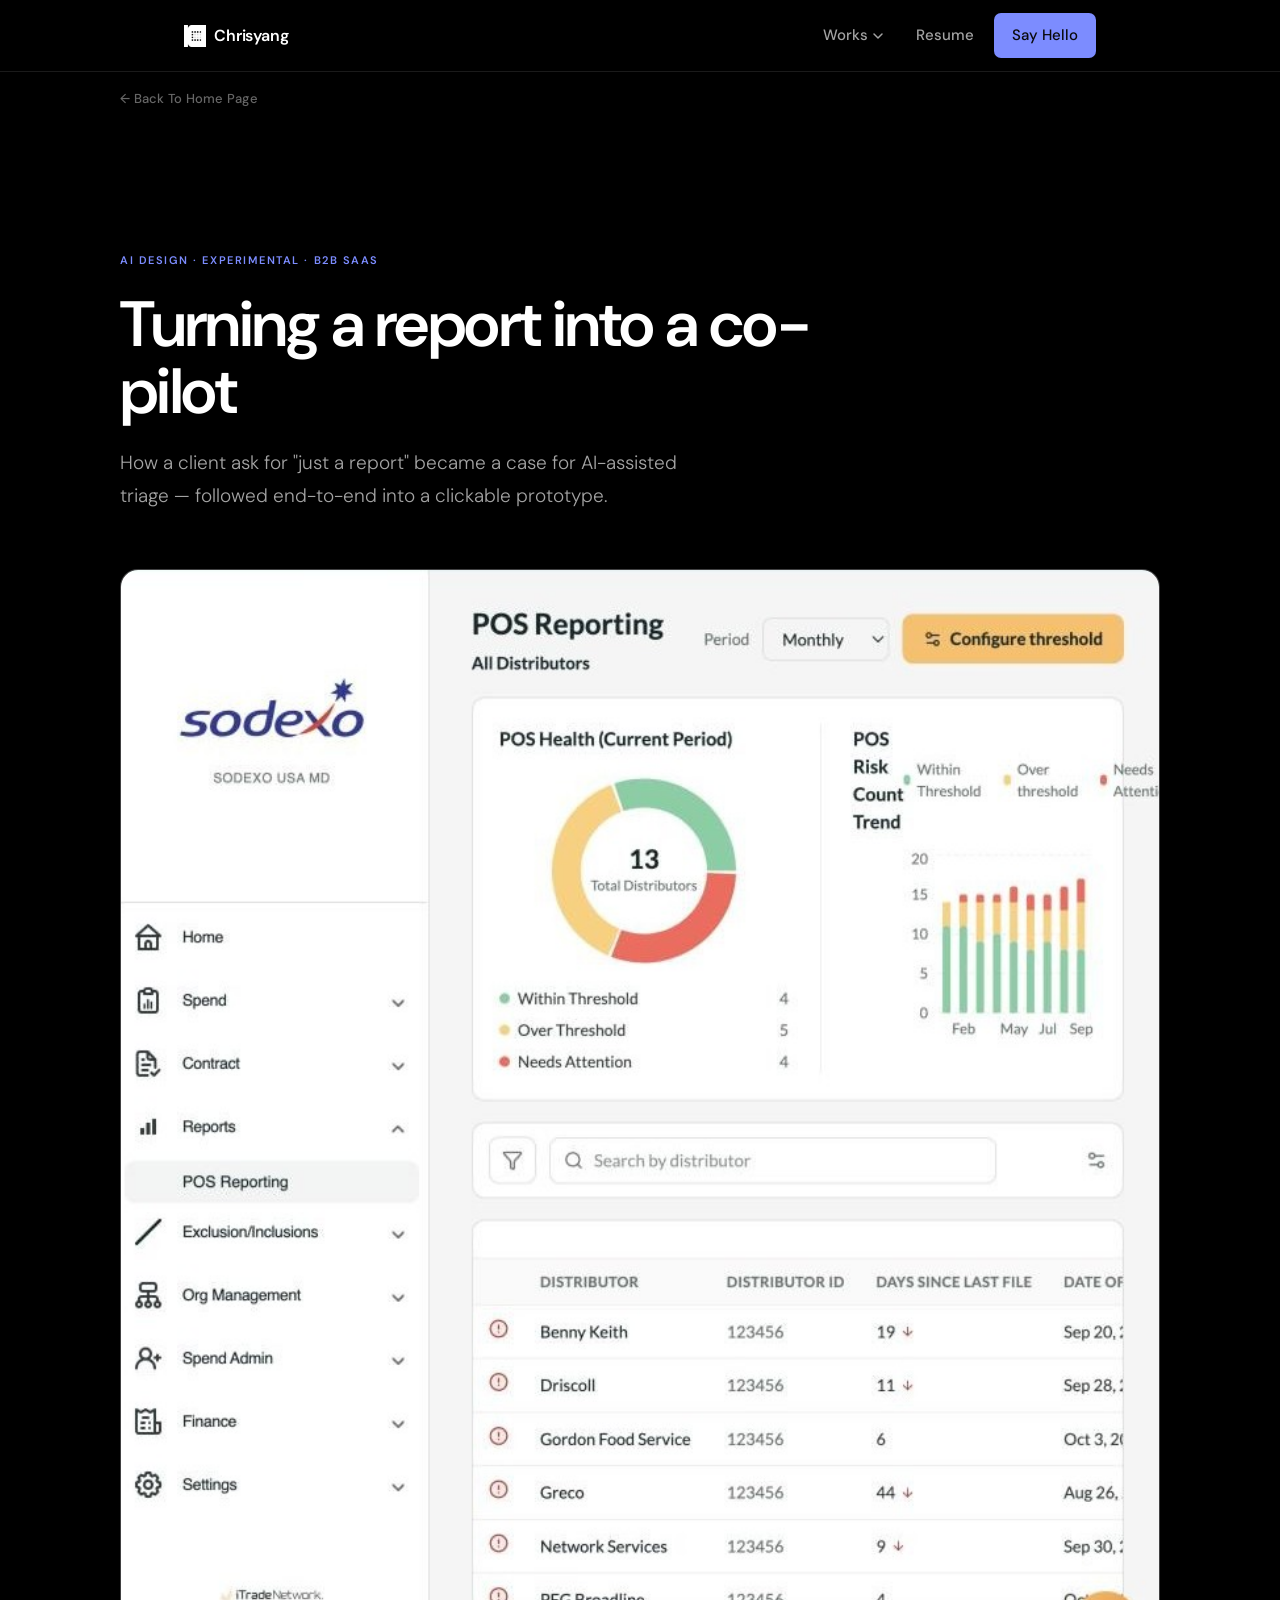
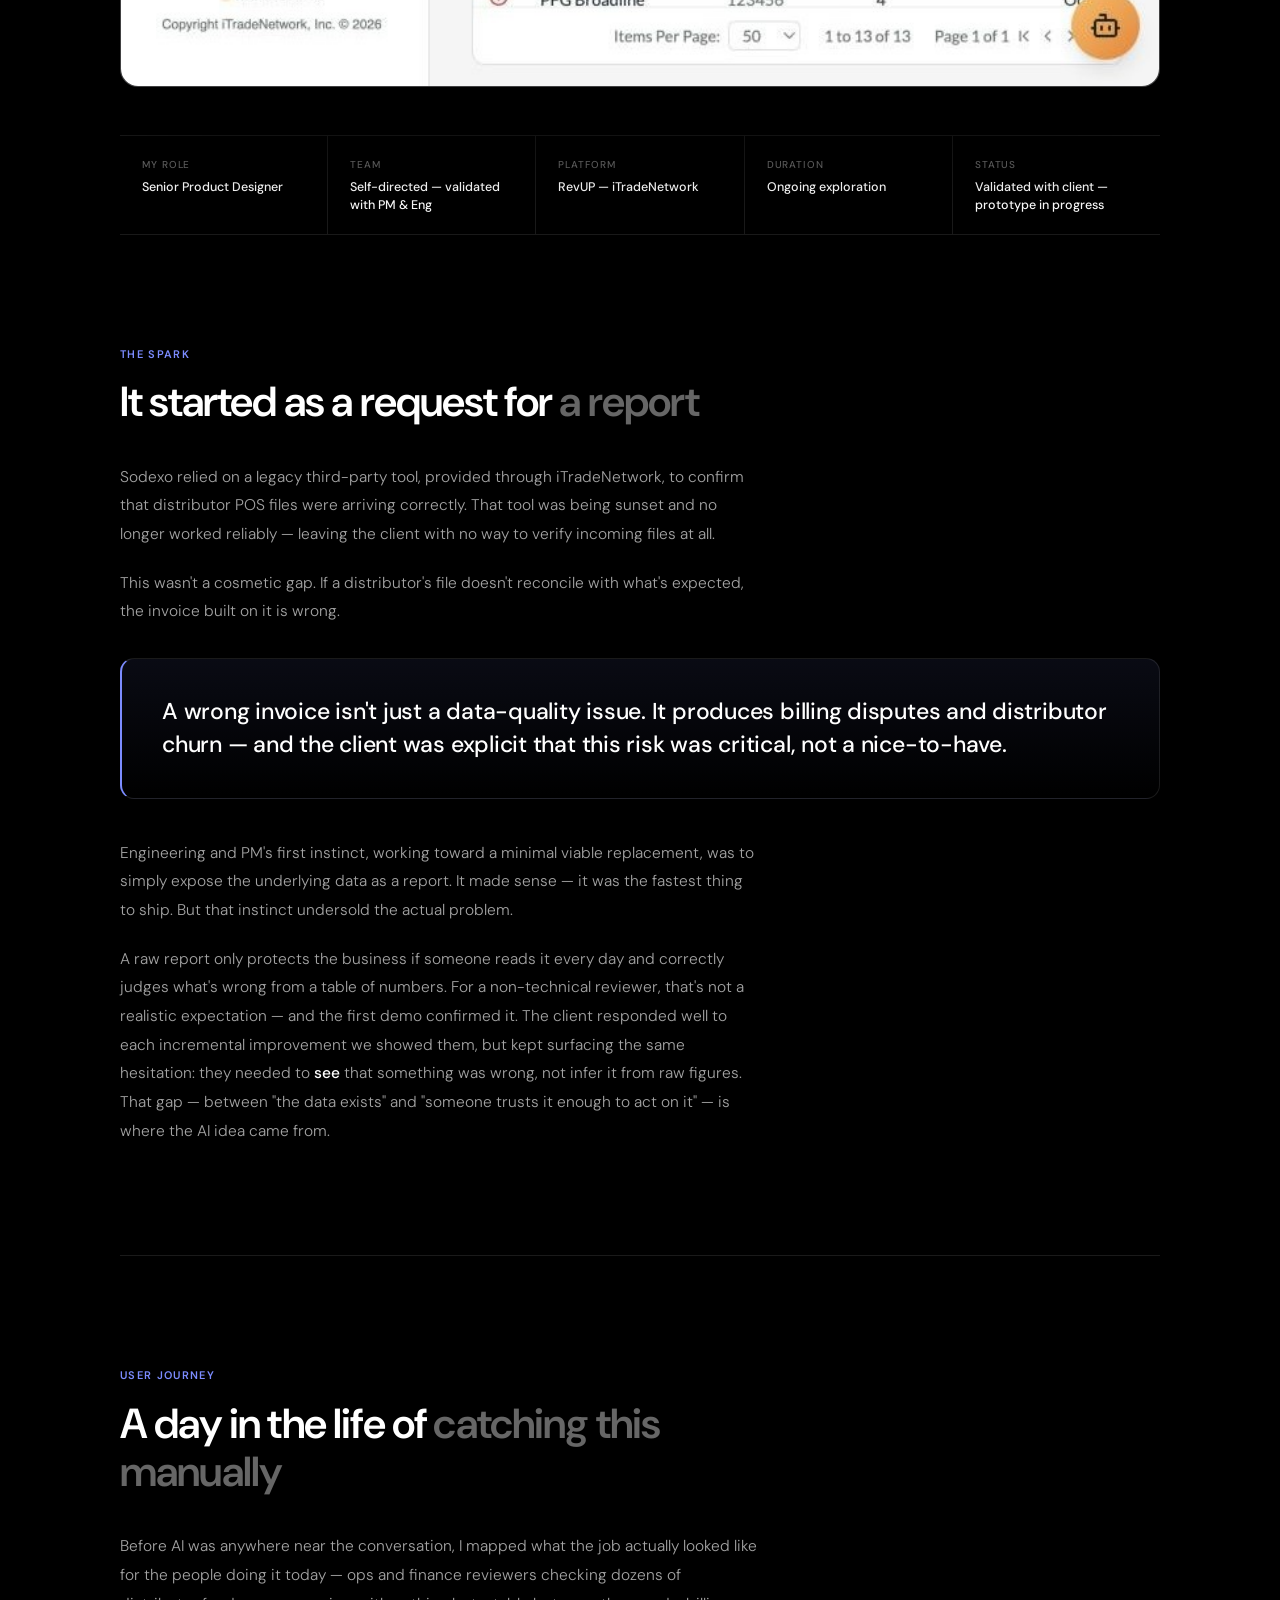
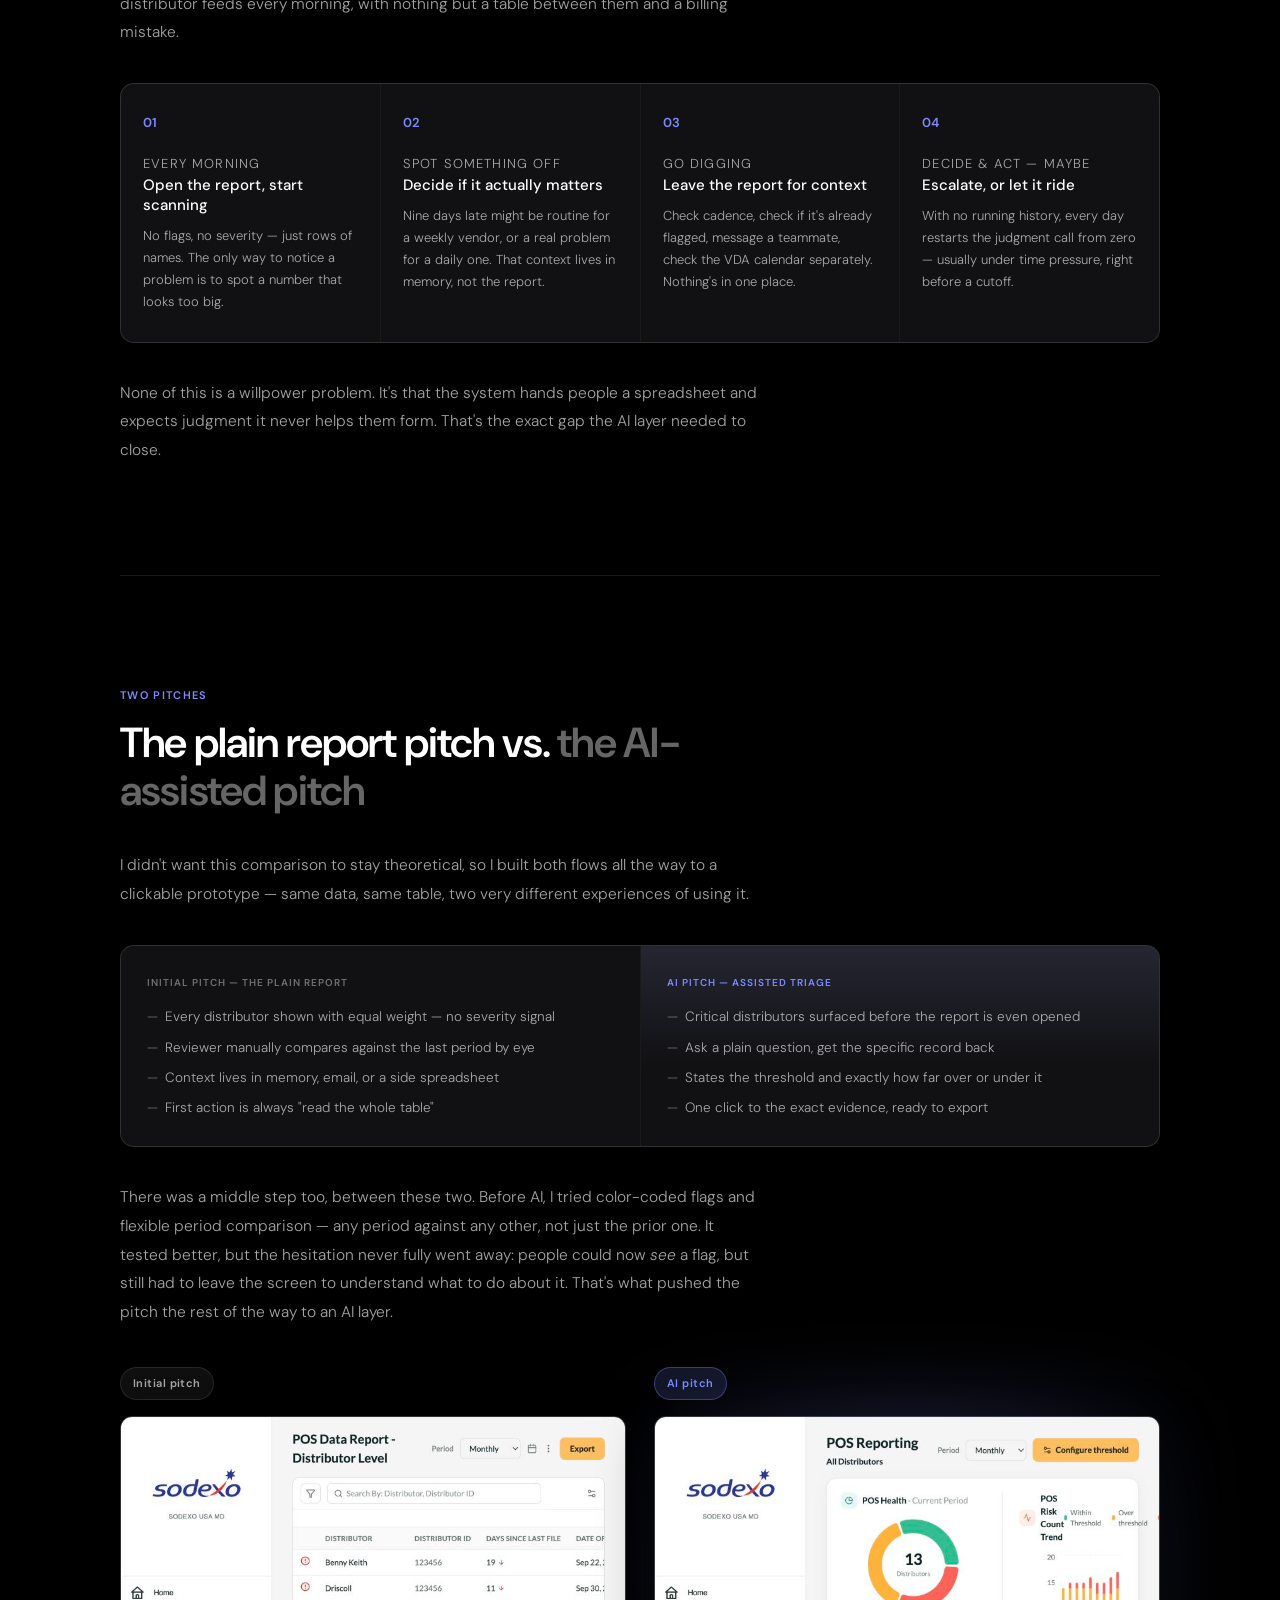
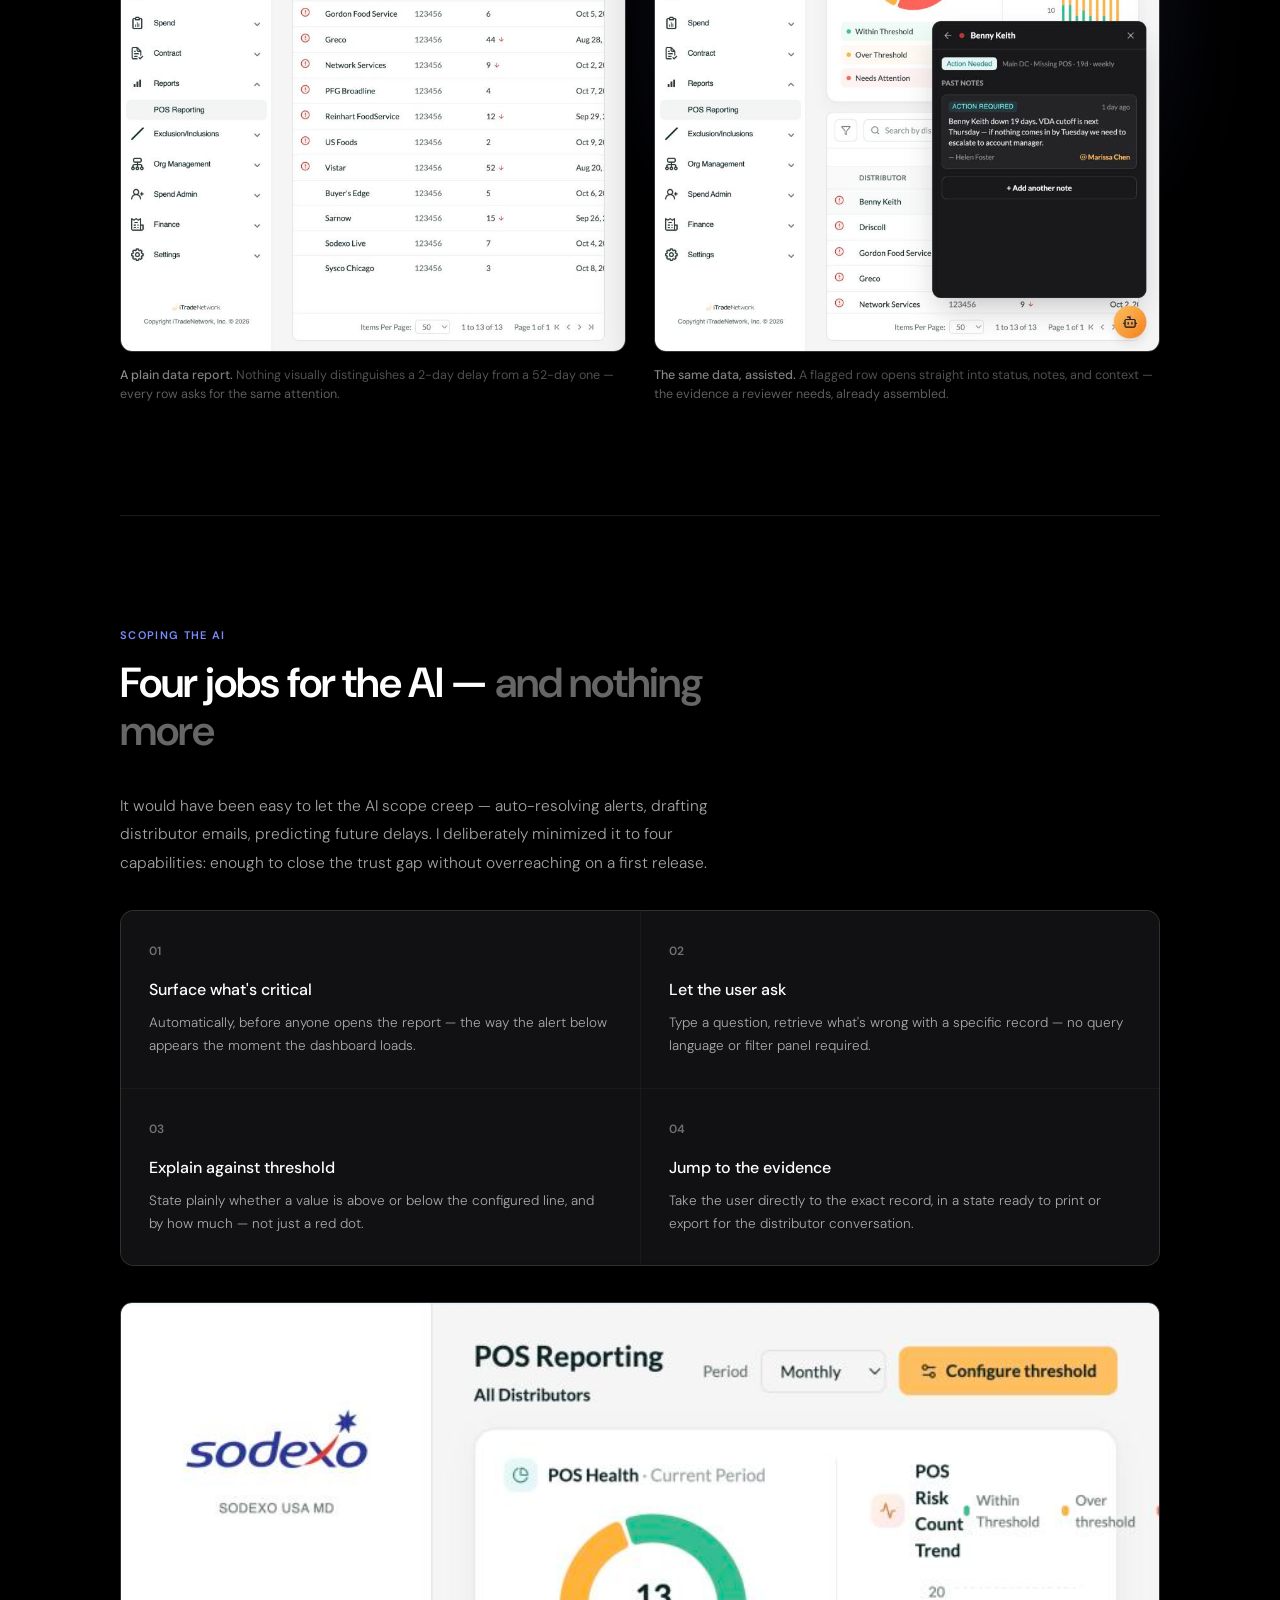
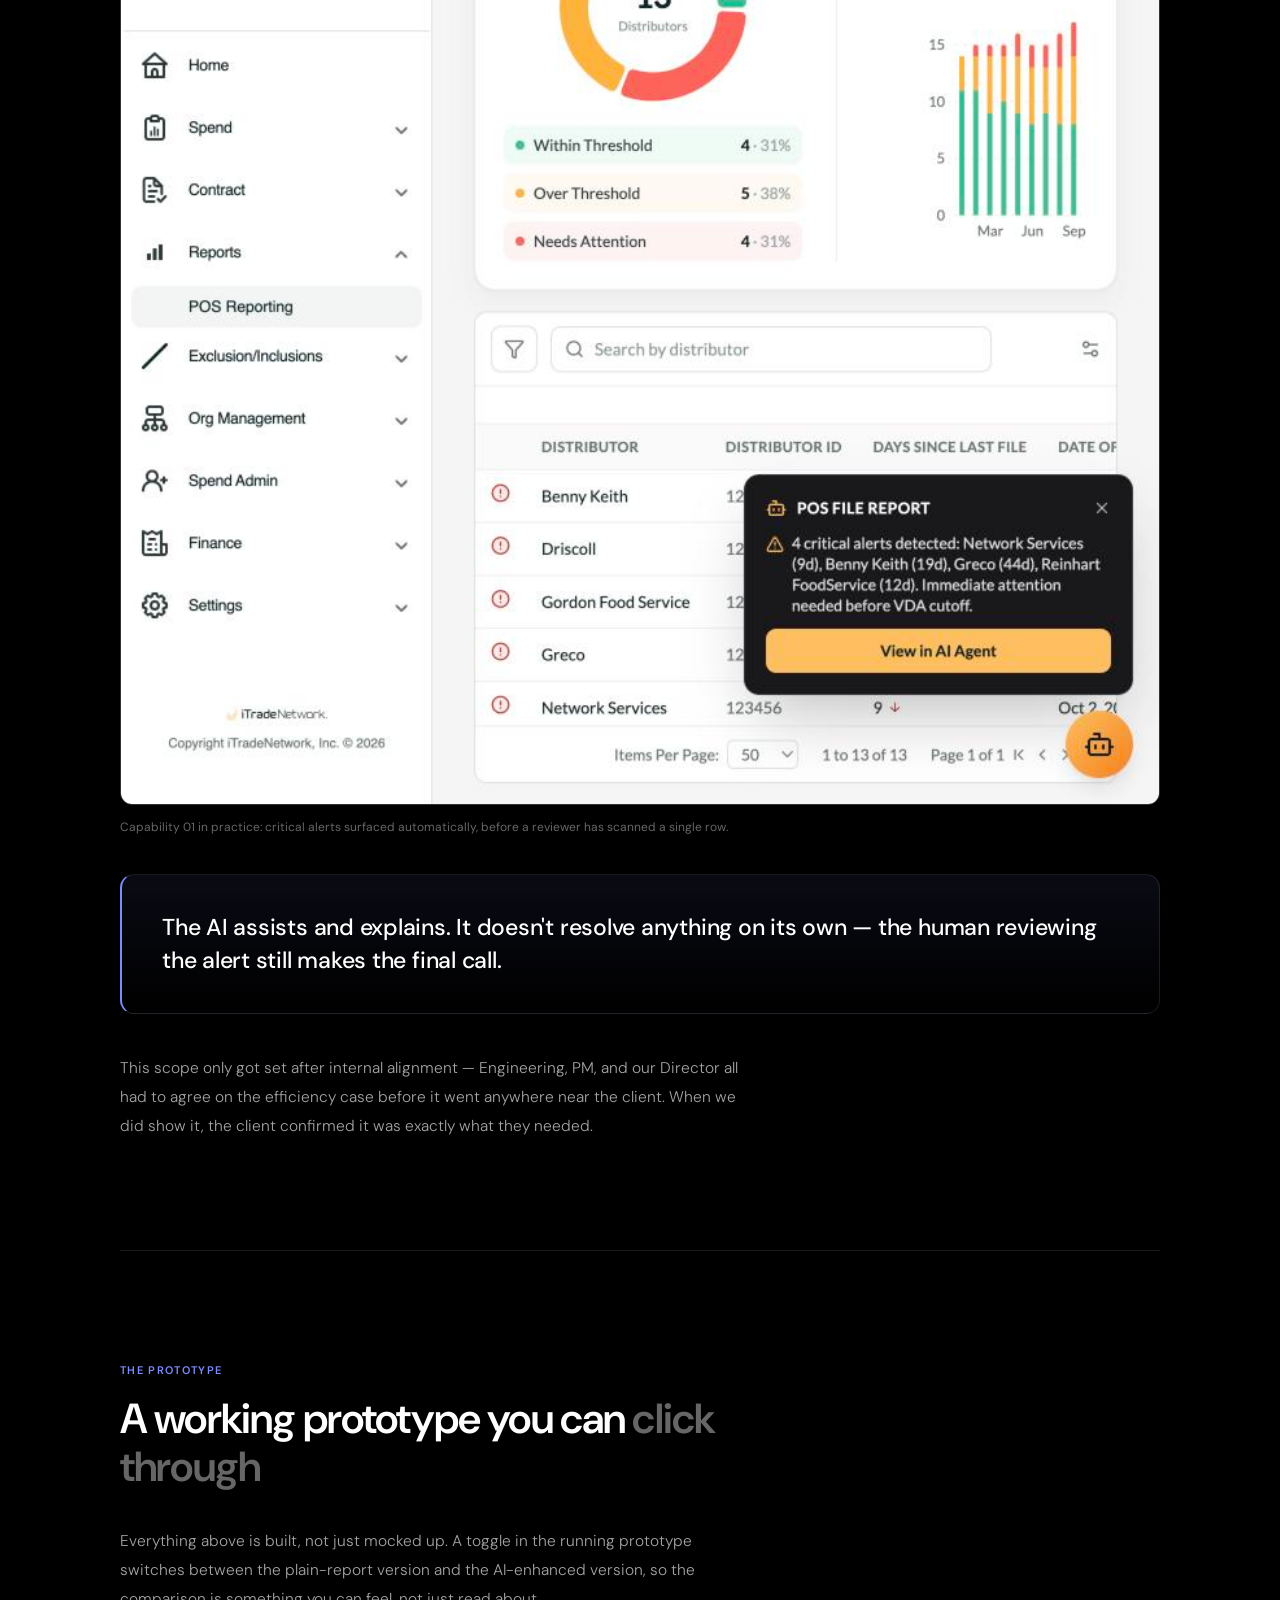
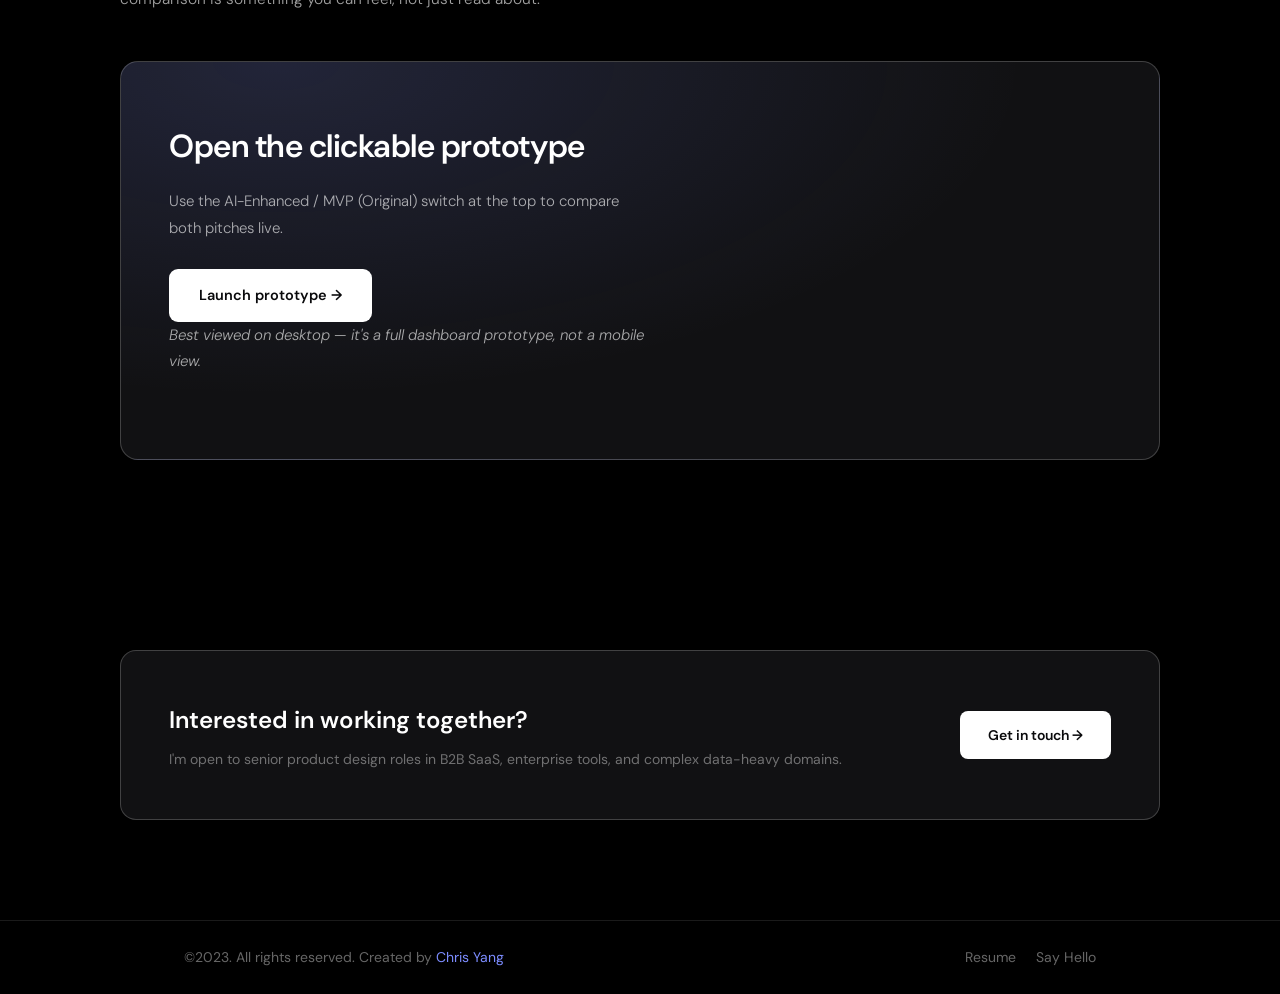
==== commit aeeb4038: "Crop prototype-view switcher bar out of AI case study screenshots The hero video and the three flow-" ====
--- a/ai-experiment.html
+++ b/ai-experiment.html
@@ -73,7 +73,7 @@
     overflow: hidden; box-shadow: 0 40px 100px rgba(0,0,0,0.65);
     background: var(--raised);
   }
-  .xvideo-frame video { width: 100%; display: block; aspect-ratio: 800 / 912; object-fit: cover; }
+  .xvideo-frame video { width: 100%; display: block; aspect-ratio: 800 / 860; object-fit: cover; }
 
   .xmeta-row { display: flex; margin-top: 48px; border-top: 1px solid var(--line); border-bottom: 1px solid var(--line); }
   .xmeta-item { flex: 1; padding: 20px 22px; border-right: 1px solid var(--line); }
@@ -249,8 +249,8 @@
       <div class="xvideo-wrap">
         <div class="xglow"></div>
         <div class="xvideo-frame">
-          <video autoplay muted loop playsinline poster="images/ai-experiment/video/hero-demo-poster.jpg">
-            <source src="images/ai-experiment/video/hero-demo.mp4" type="video/mp4">
+          <video autoplay muted loop playsinline poster="images/ai-experiment/video/hero-demo-poster-v2.jpg">
+            <source src="images/ai-experiment/video/hero-demo-v2.mp4" type="video/mp4">
           </video>
         </div>
       </div>
@@ -355,7 +355,7 @@
           <span class="xpill xpill-muted">Initial pitch</span>
           <div class="xshot-wrap">
             <div class="xshot-frame">
-              <img src="images/ai-experiment/flow-initial-plain-report.png" alt="Initial pitch: a plain POS data report table with no severity indicators or chart">
+              <img src="images/ai-experiment/flow-initial-plain-report-v2.png" alt="Initial pitch: a plain POS data report table with no severity indicators or chart">
             </div>
           </div>
           <p class="xcompare-caption"><strong>A plain data report.</strong> Nothing visually distinguishes a 2-day delay from a 52-day one — every row asks for the same attention.</p>
@@ -365,7 +365,7 @@
           <div class="xshot-wrap">
             <div class="xshot-glow"></div>
             <div class="xshot-frame">
-              <img src="images/ai-experiment/flow-ai-evidence-panel.png" alt="AI pitch: clicking a flagged alert opens an AI panel with status, notes, and context">
+              <img src="images/ai-experiment/flow-ai-evidence-panel-v2.png" alt="AI pitch: clicking a flagged alert opens an AI panel with status, notes, and context">
             </div>
           </div>
           <p class="xcompare-caption"><strong>The same data, assisted.</strong> A flagged row opens straight into status, notes, and context — the evidence a reviewer needs, already assembled.</p>
@@ -405,7 +405,7 @@
       </div>
 
       <div class="ximg-block">
-        <img src="images/ai-experiment/flow-ai-proactive-alert.png" alt="A proactive AI alert surfacing four critical distributors before the report is manually reviewed">
+        <img src="images/ai-experiment/flow-ai-proactive-alert-v2.png" alt="A proactive AI alert surfacing four critical distributors before the report is manually reviewed">
         <p class="ximg-caption">Capability 01 in practice: critical alerts surfaced automatically, before a reviewer has scanned a single row.</p>
       </div>
 
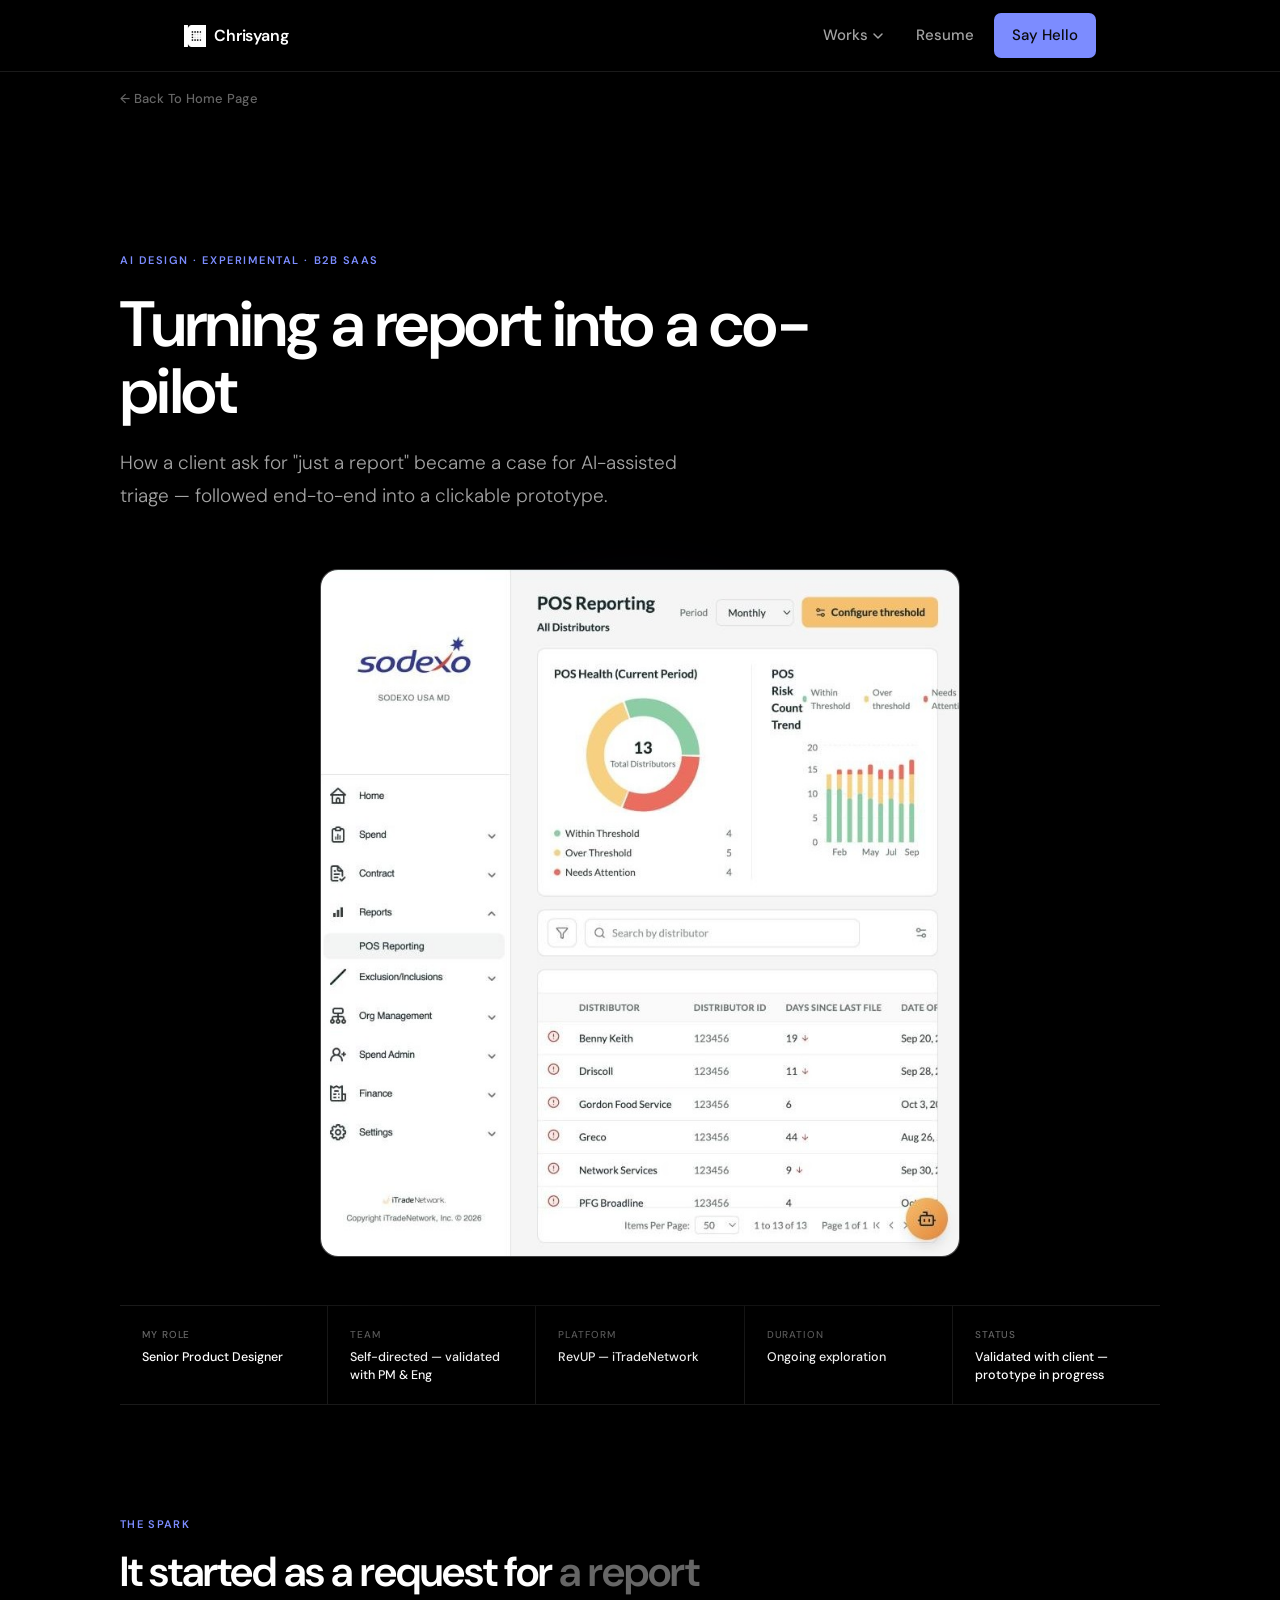
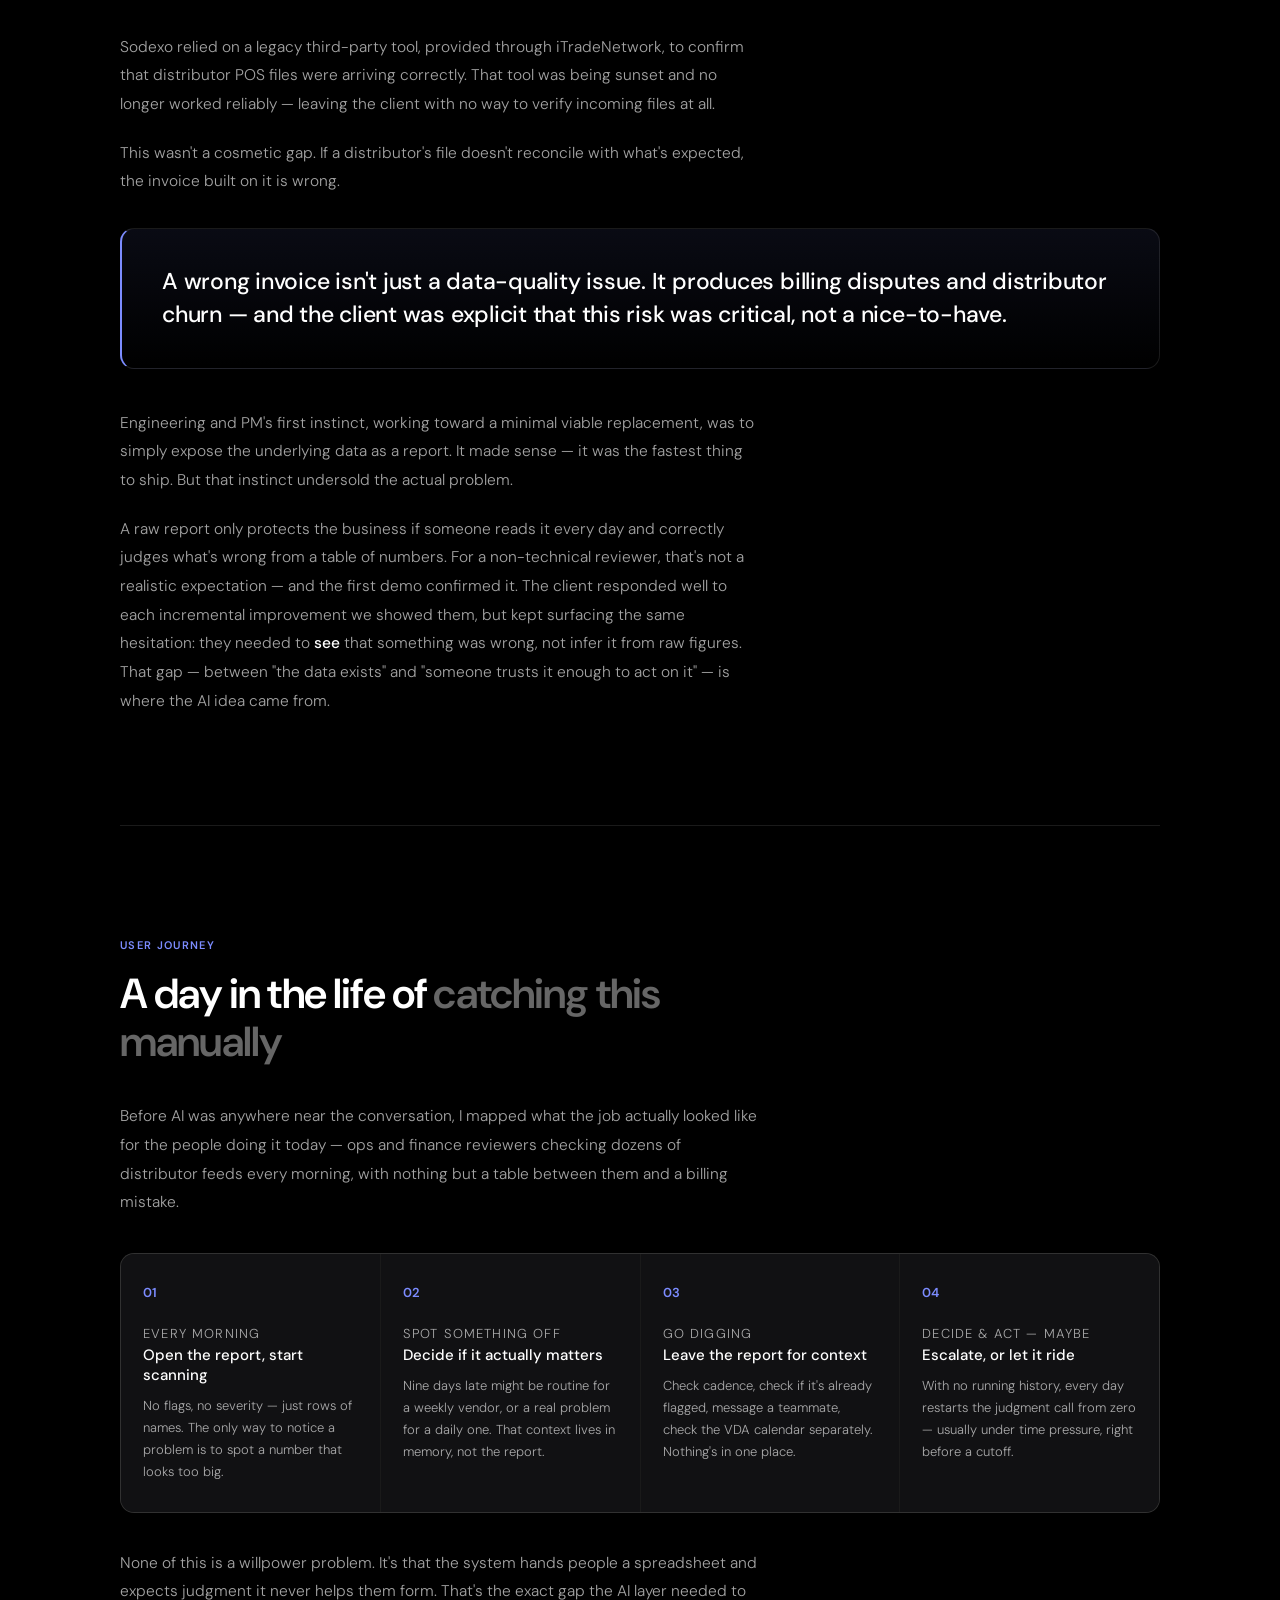
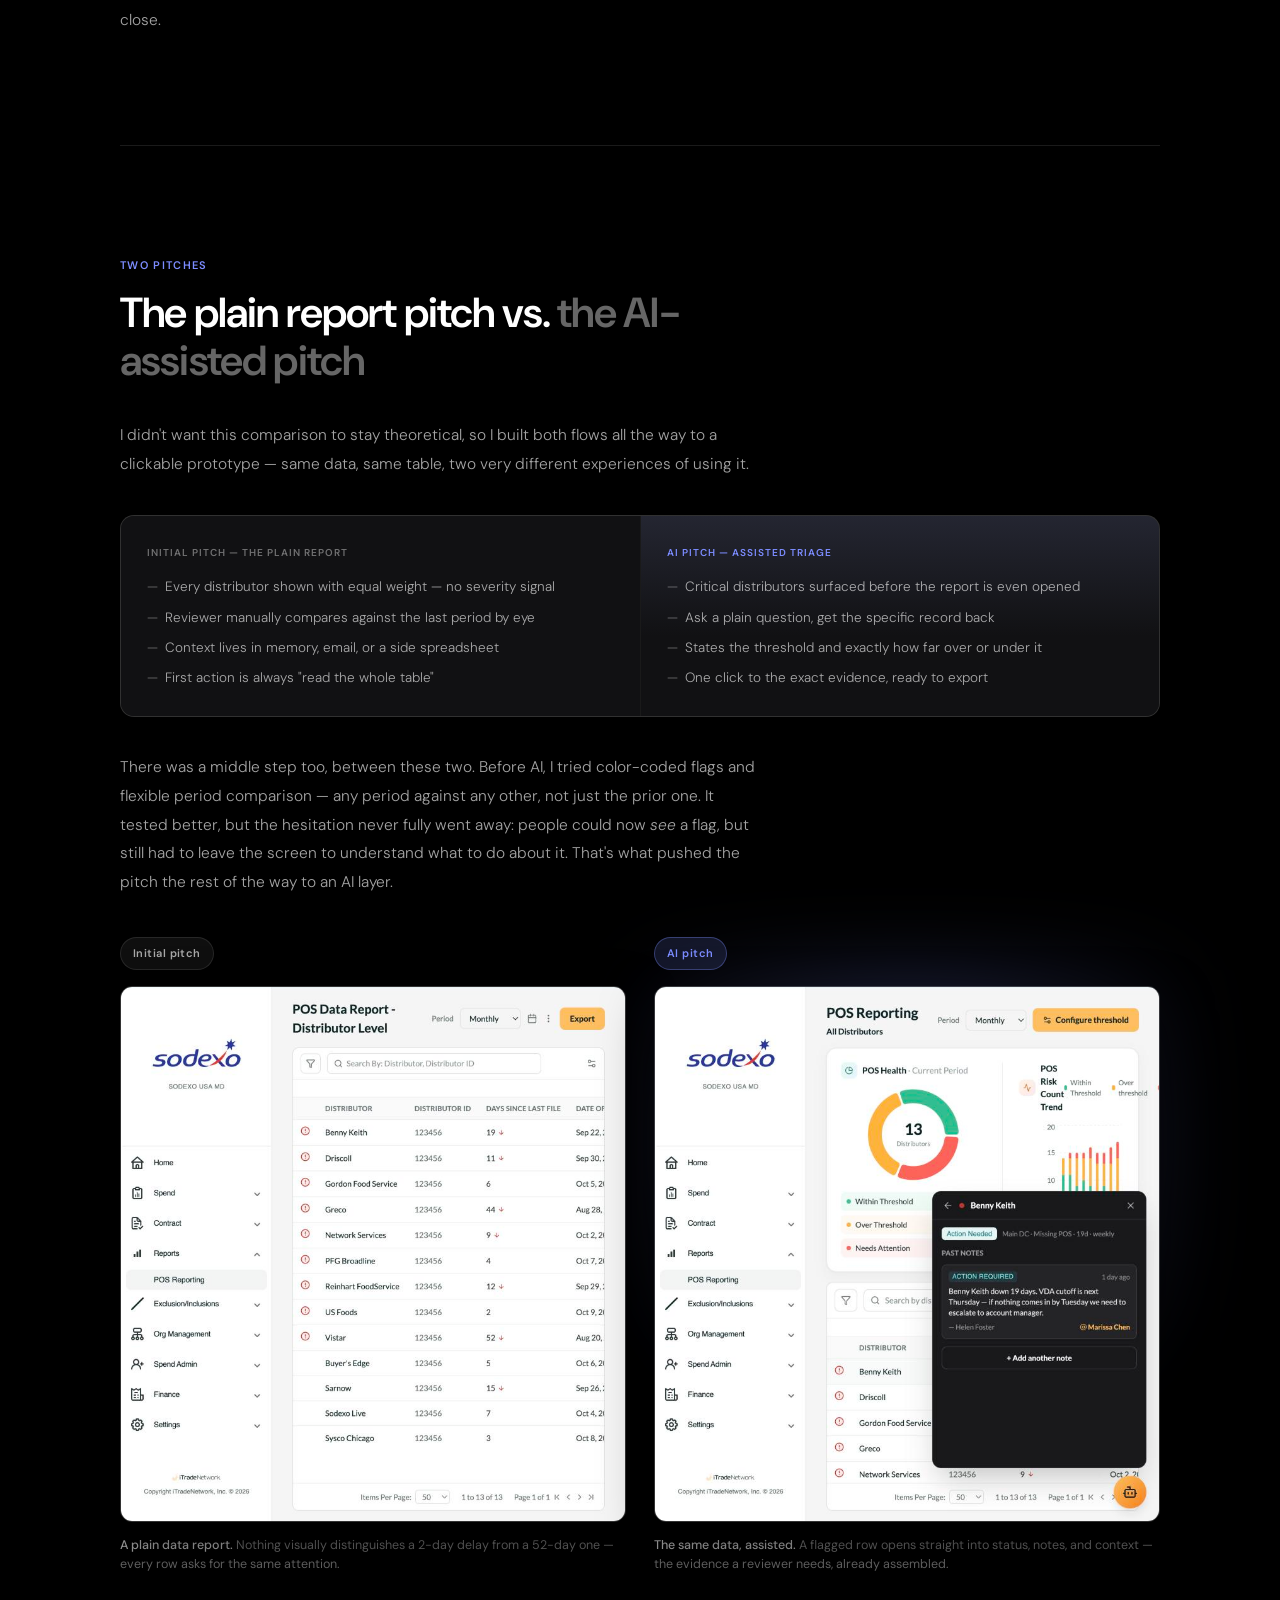
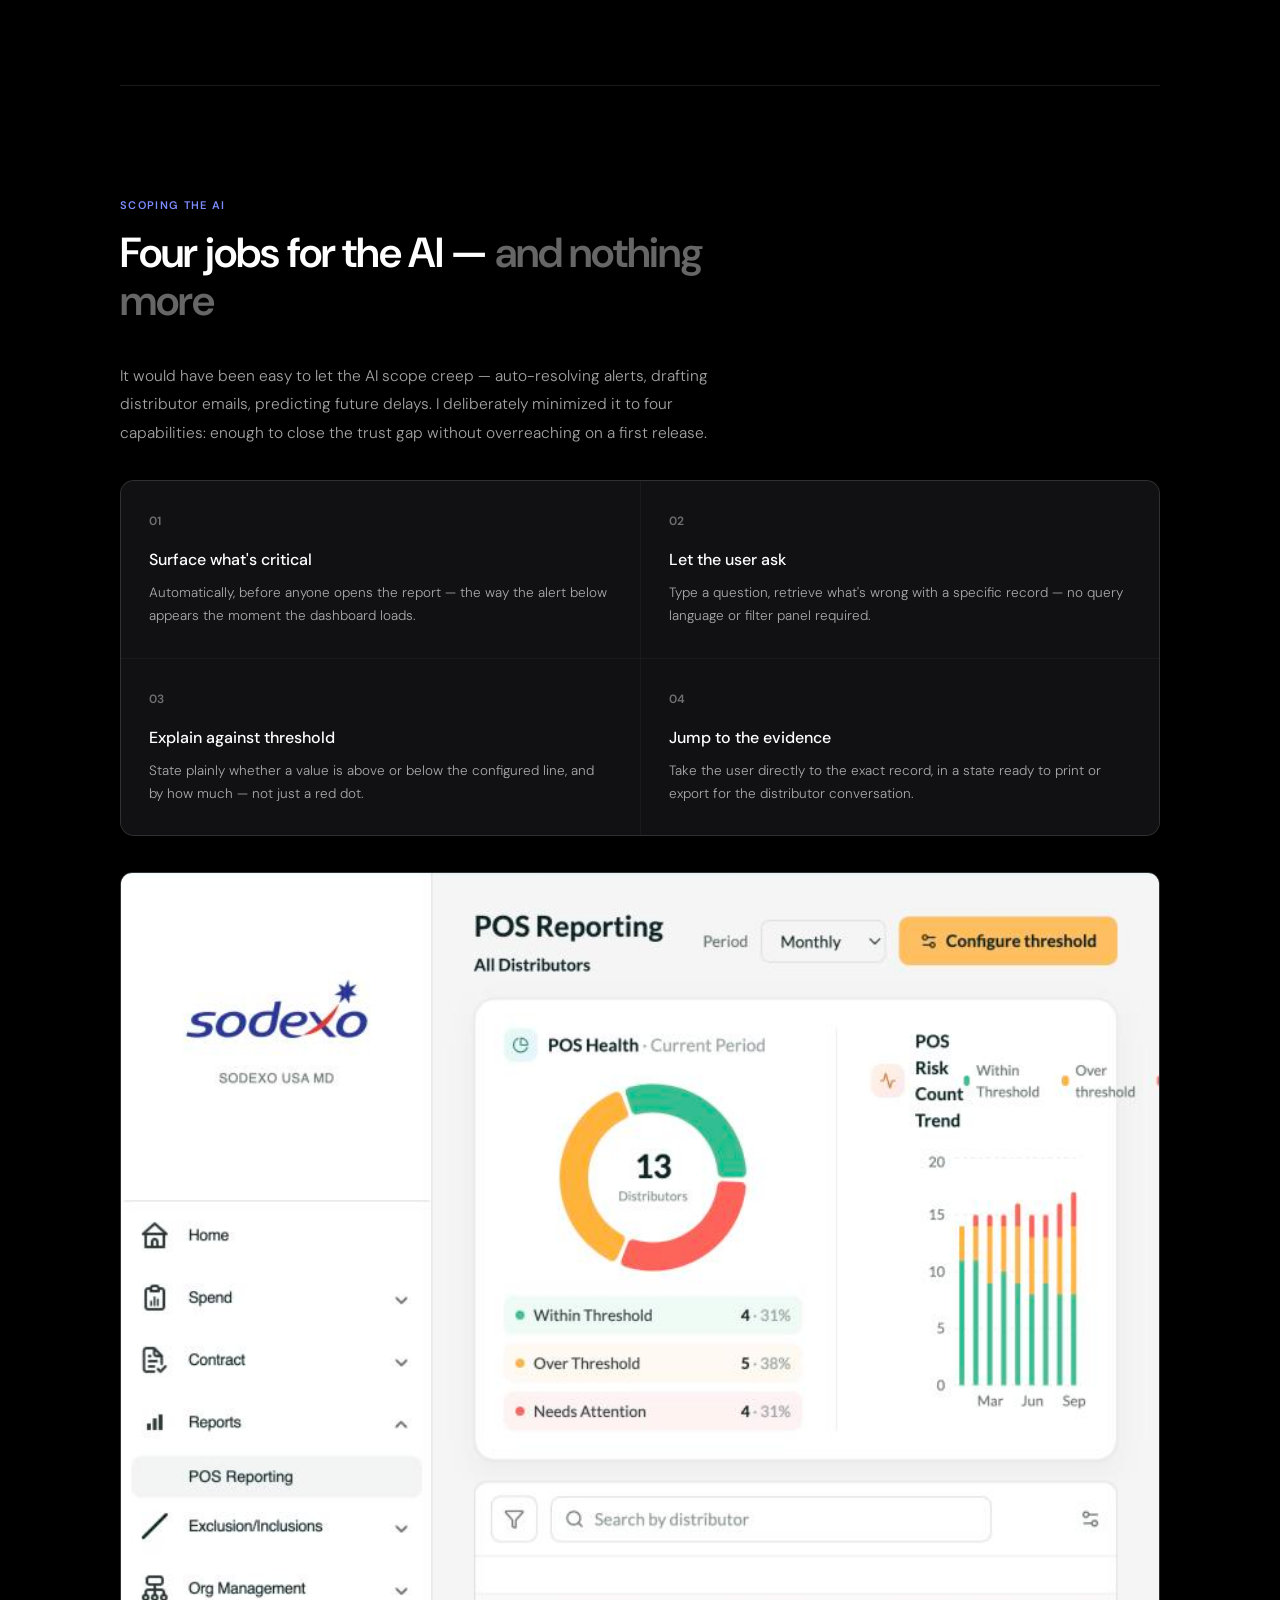
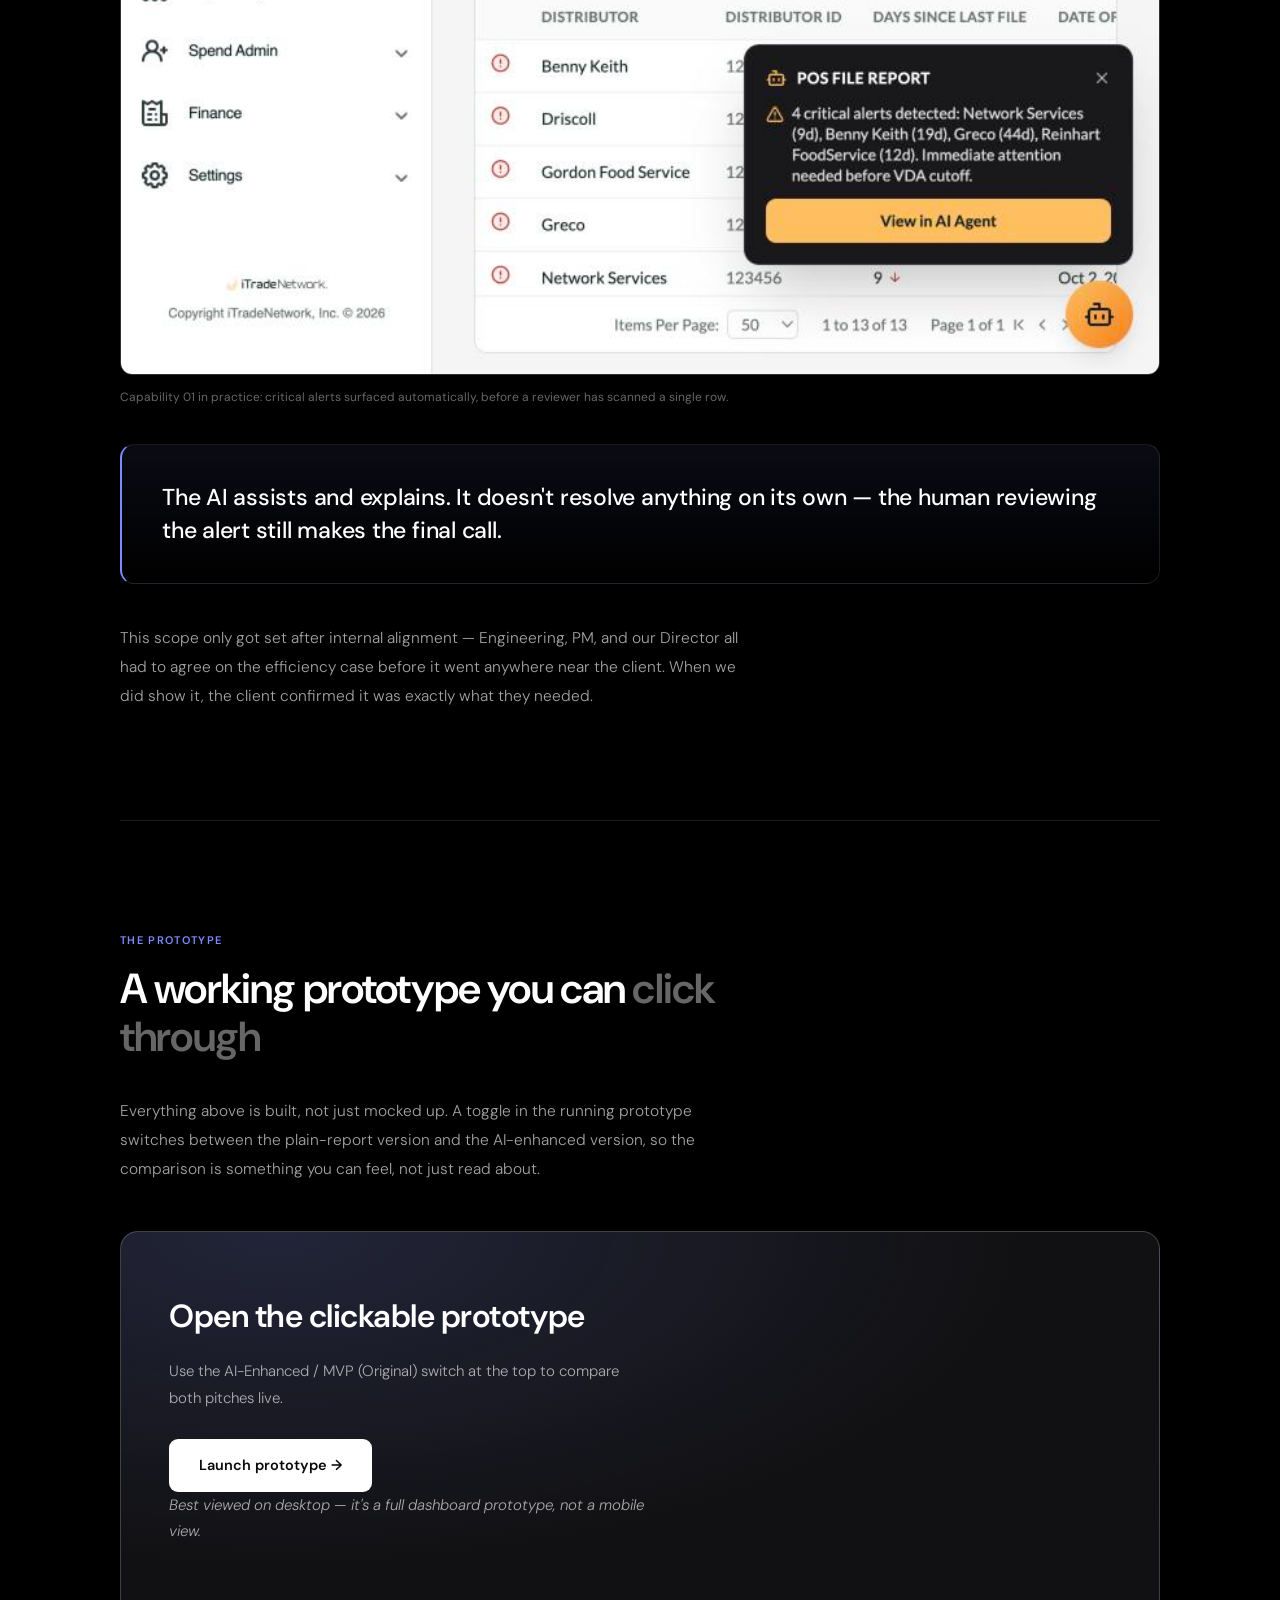
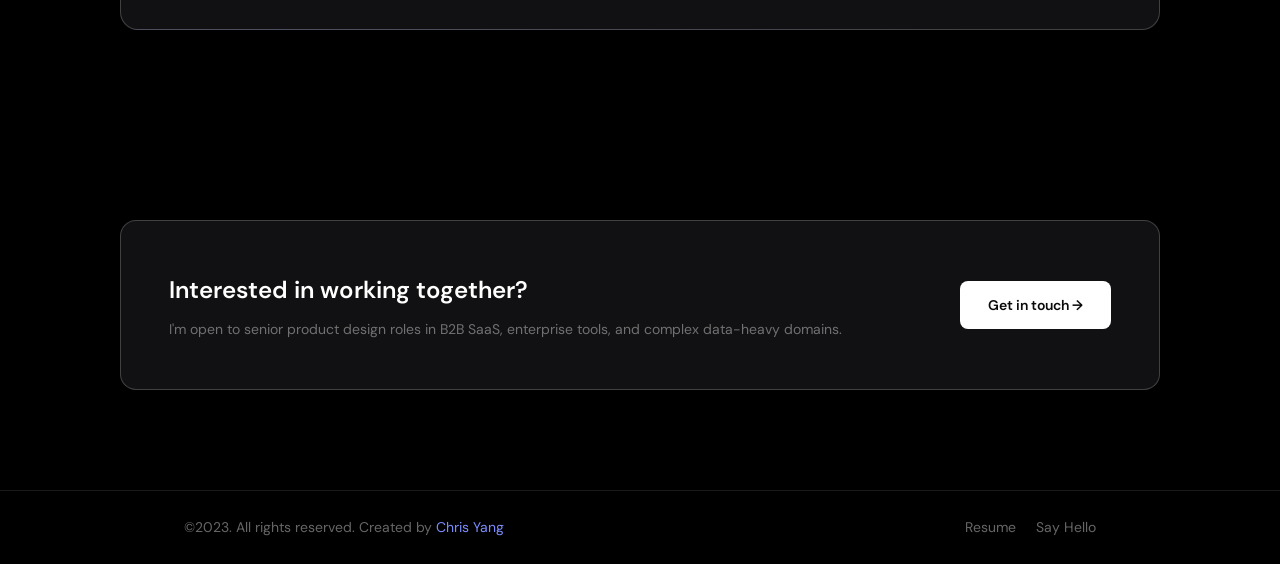
==== commit 3c733c9f: "Cap hero video width to fix upscale blur The hero video's source is 800px wide, but .xvideo-frame st" ====
--- a/ai-experiment.html
+++ b/ai-experiment.html
@@ -60,7 +60,7 @@
   }
   .xhero-sub { font-size: clamp(16px, 1.6vw, 19px); color: var(--t2); font-weight: 300; max-width: 560px; margin: 0; }
 
-  .xvideo-wrap { position: relative; margin-top: 56px; }
+  .xvideo-wrap { position: relative; margin: 56px auto 0; max-width: 640px; }
   .xglow {
     position: absolute; left: 50%; top: 42%; transform: translate(-50%, -50%);
     width: 70%; height: 70%; max-width: 720px;
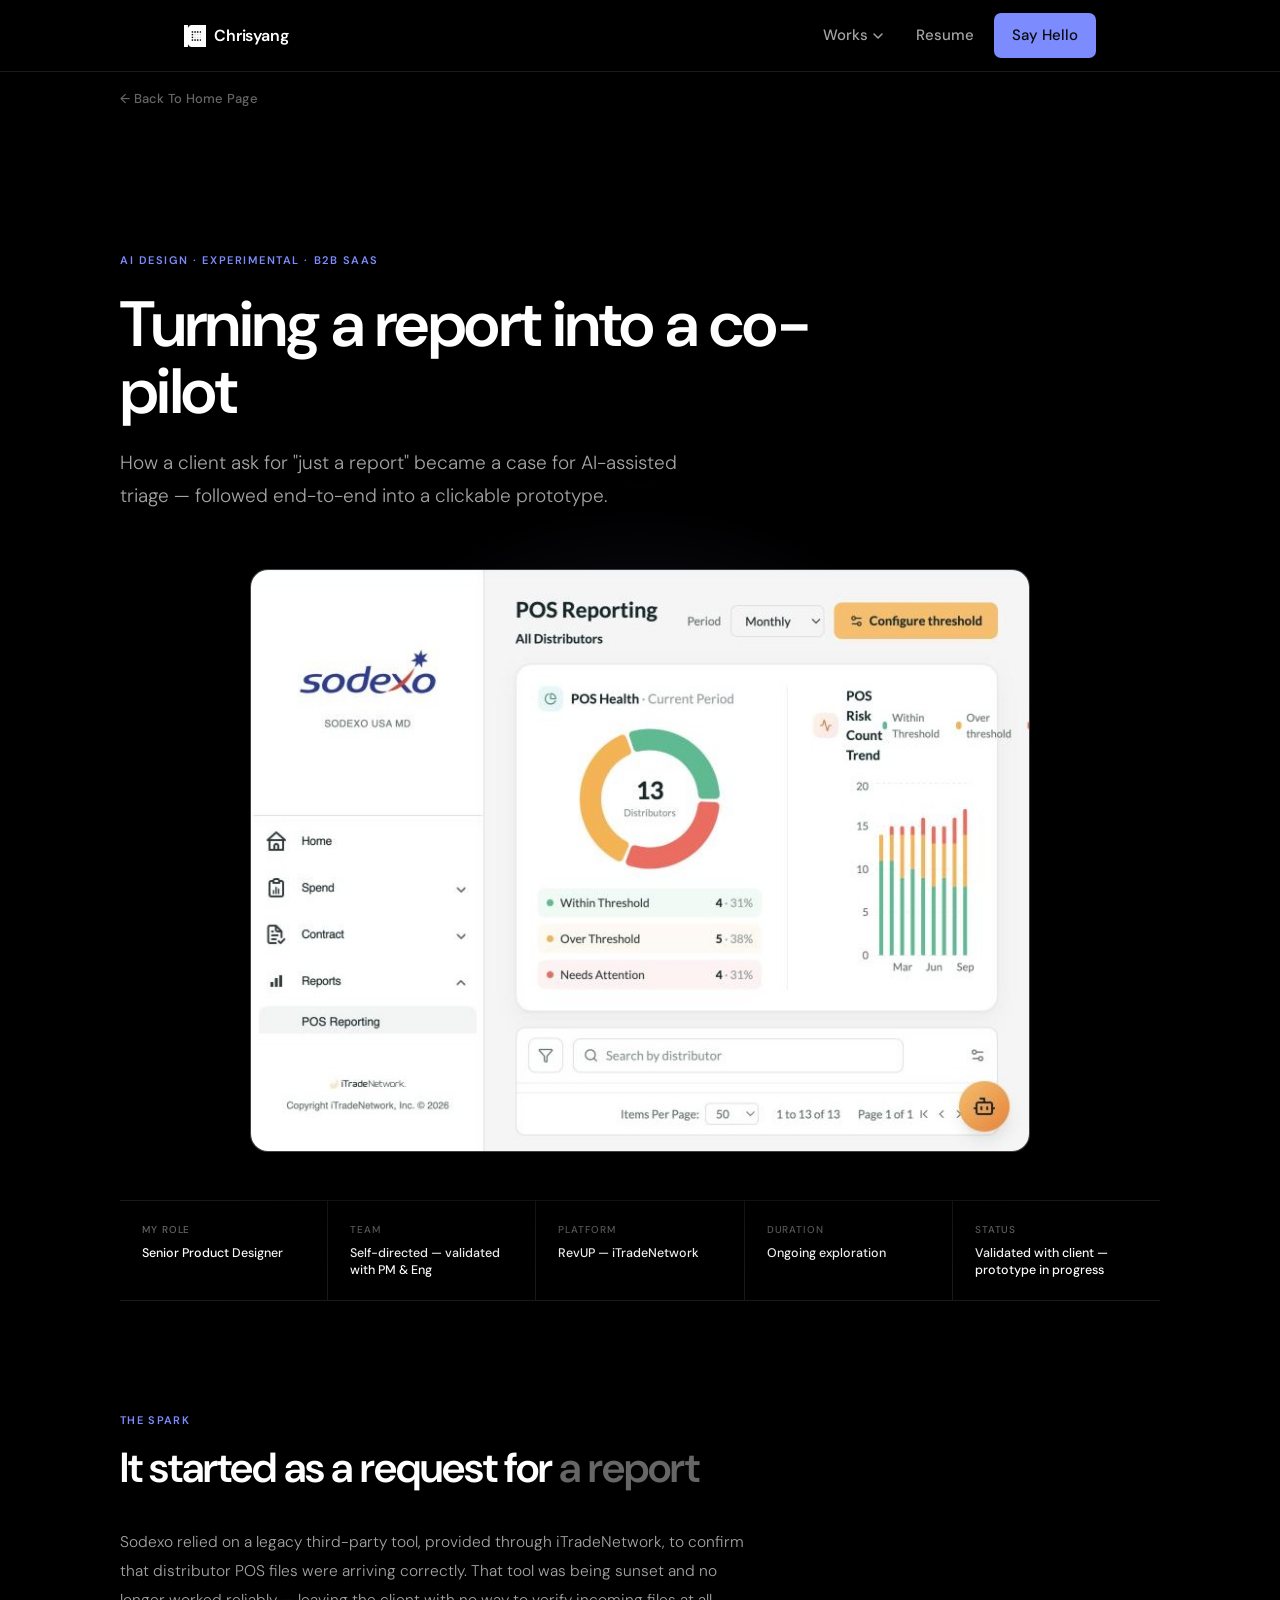
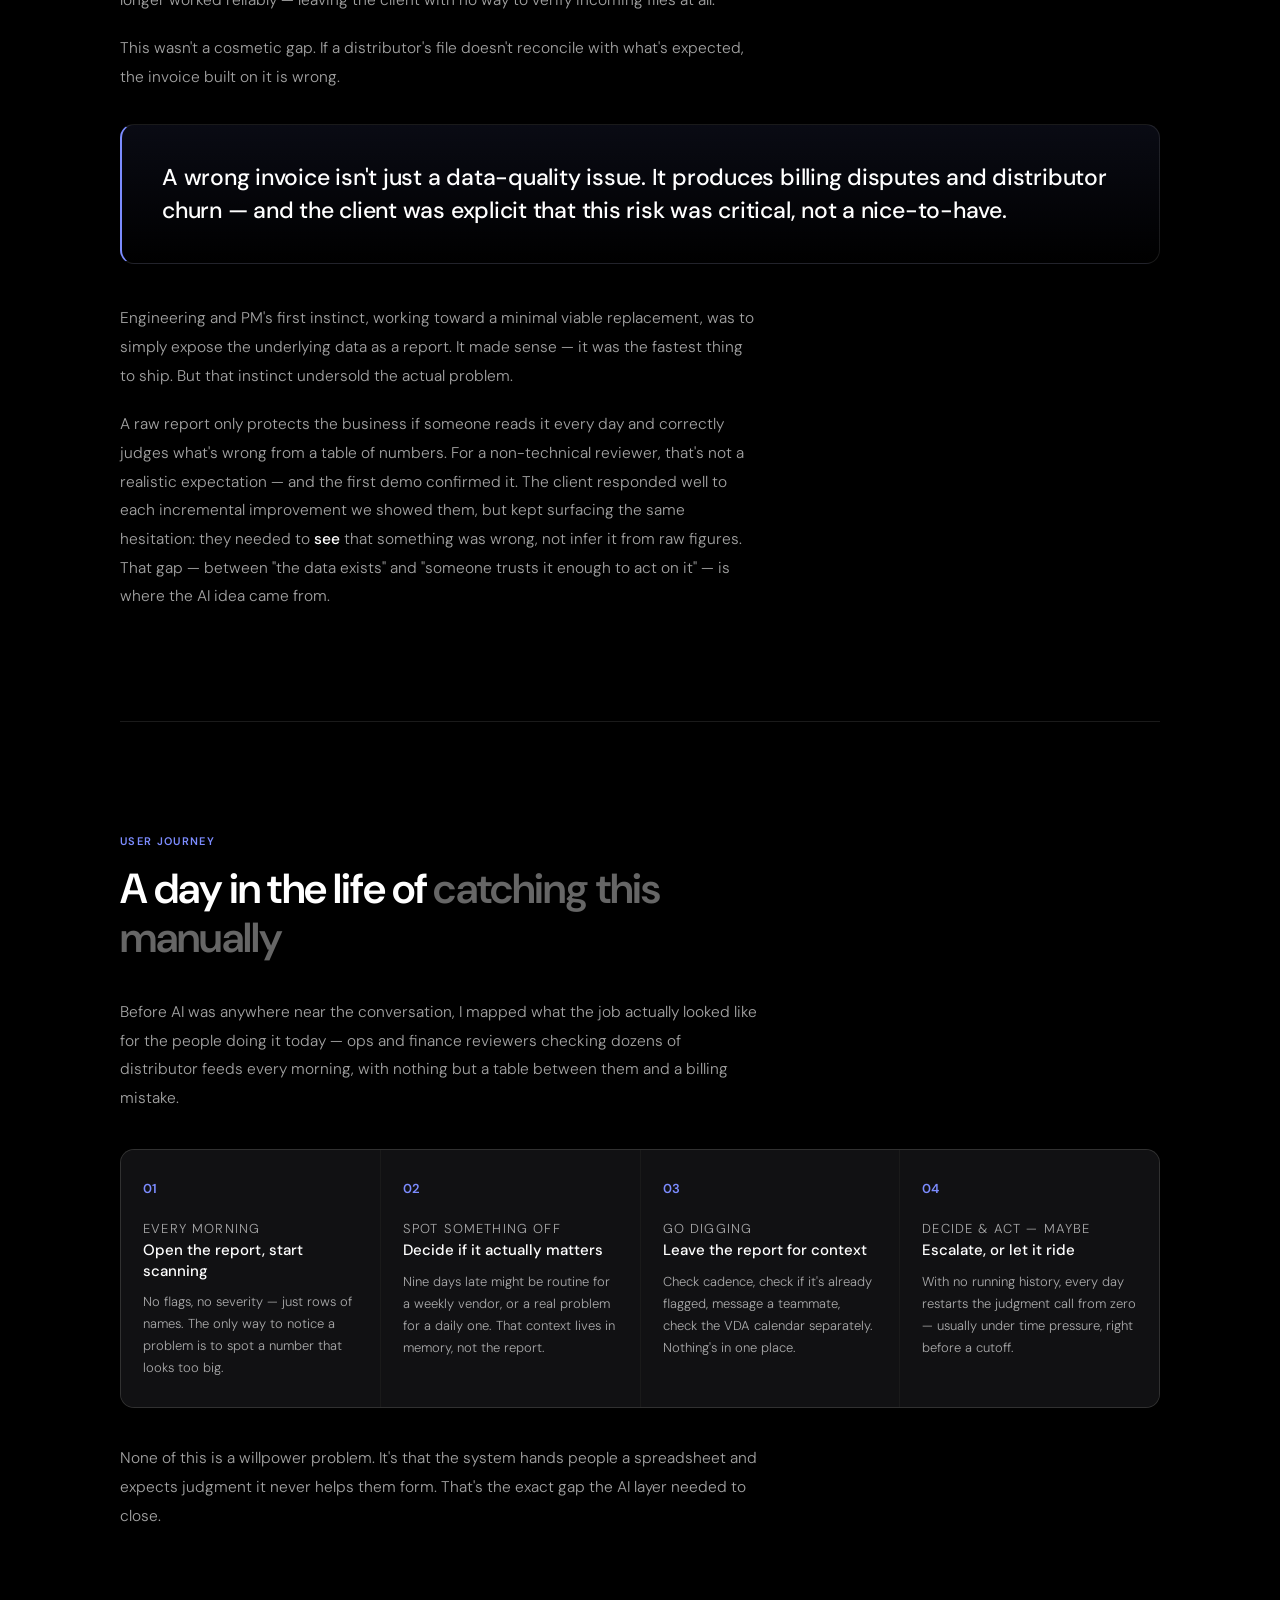
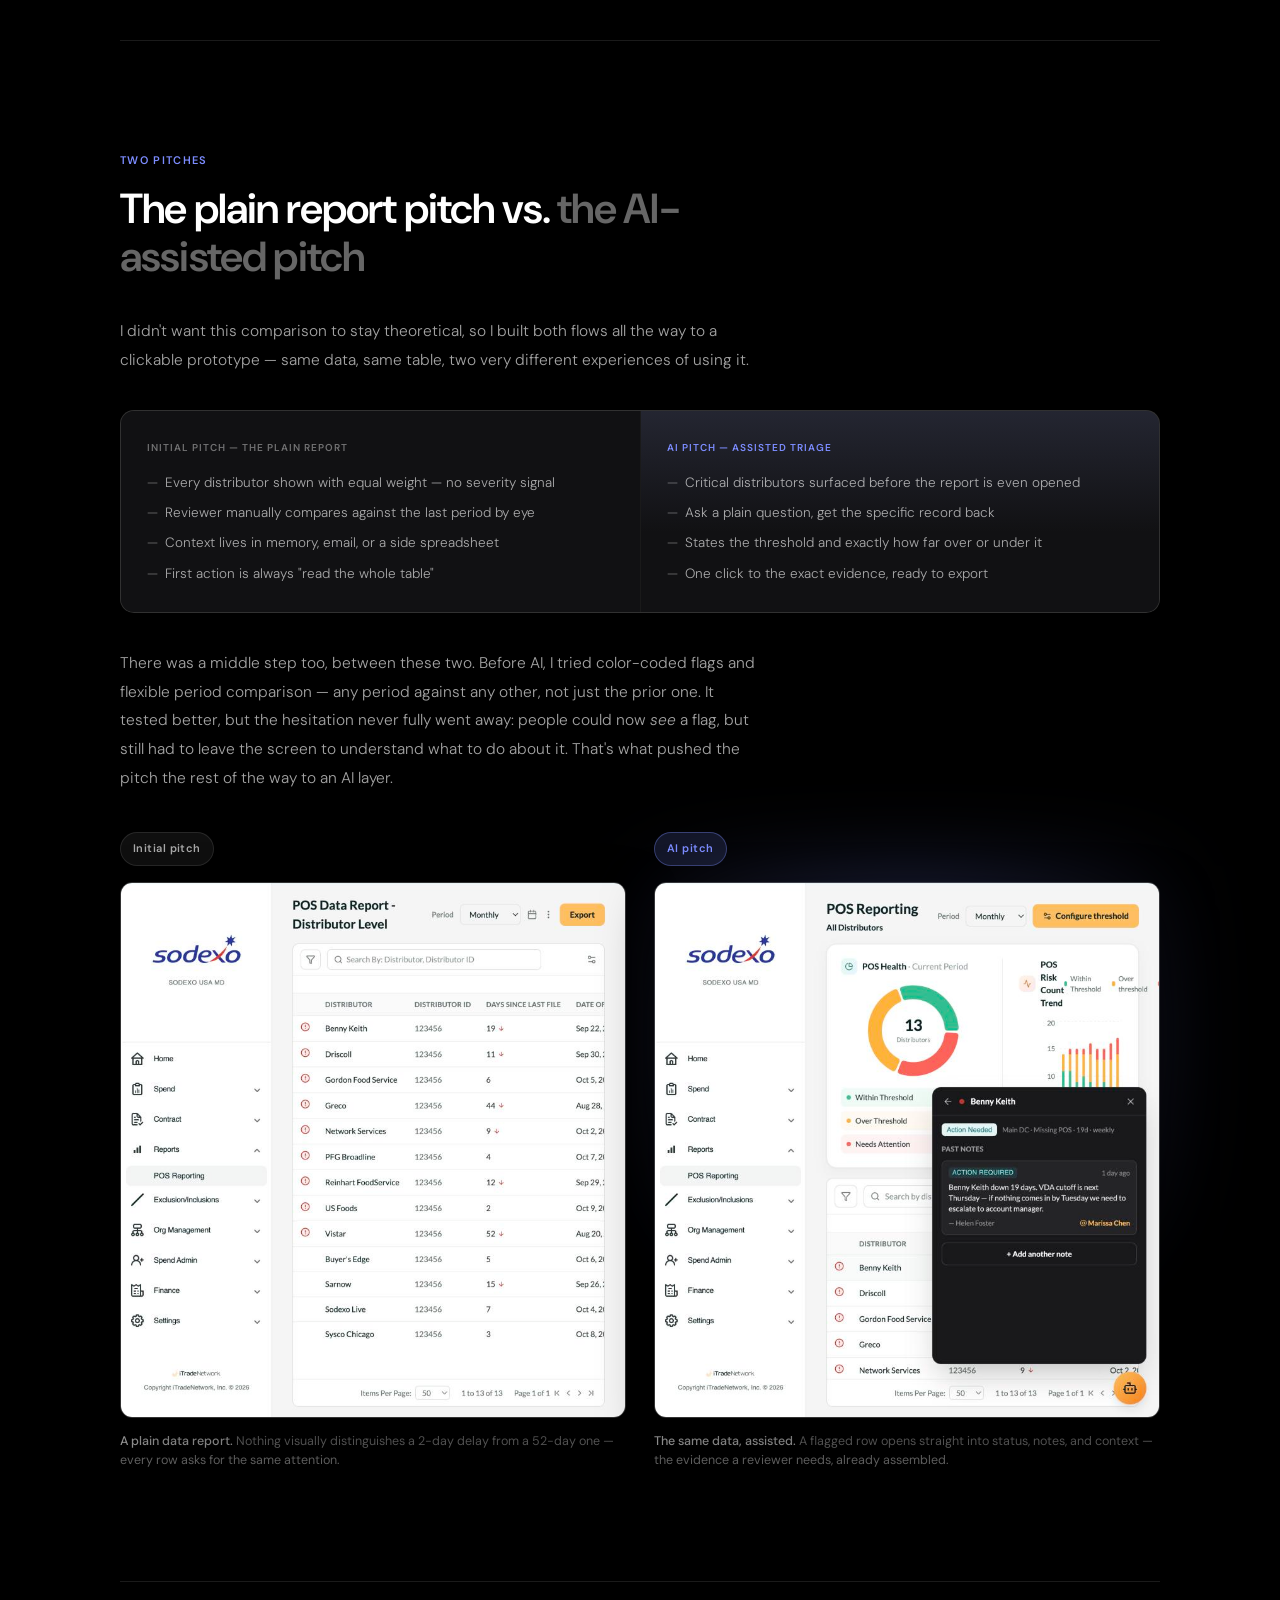
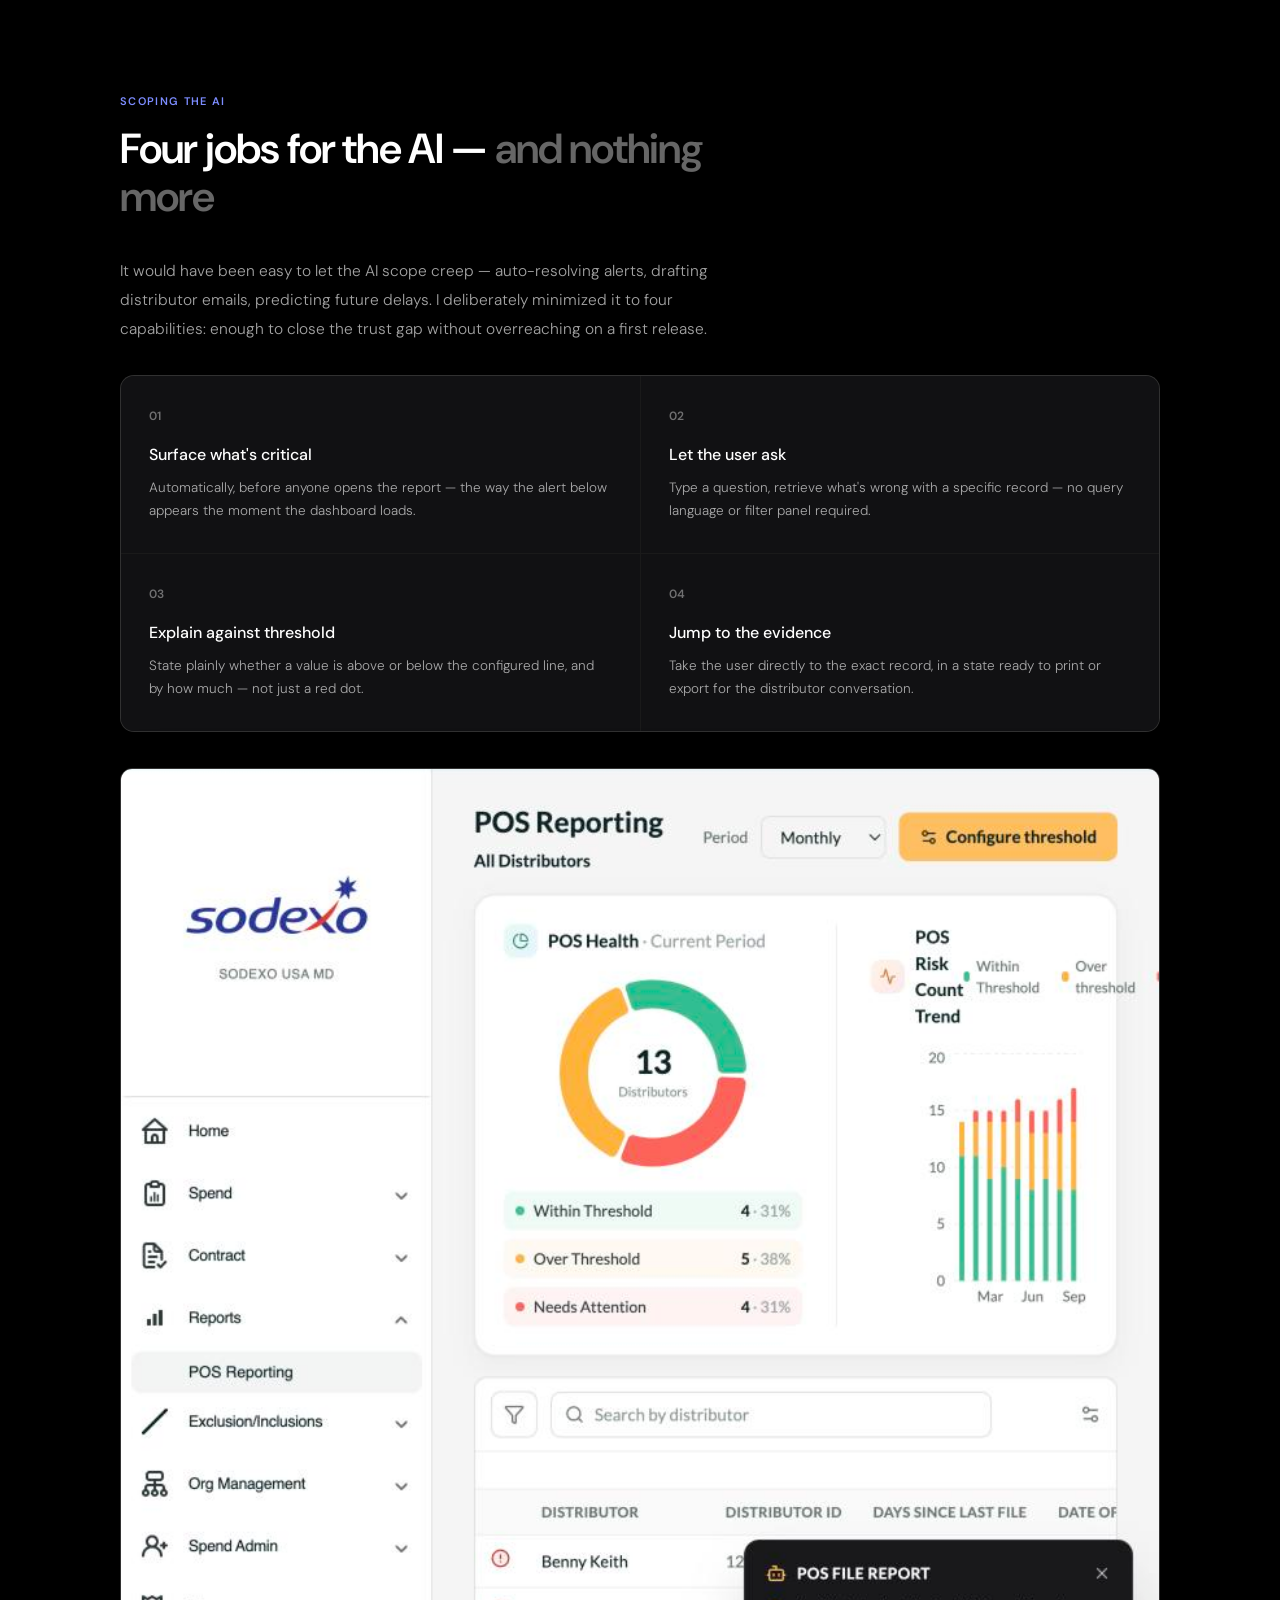
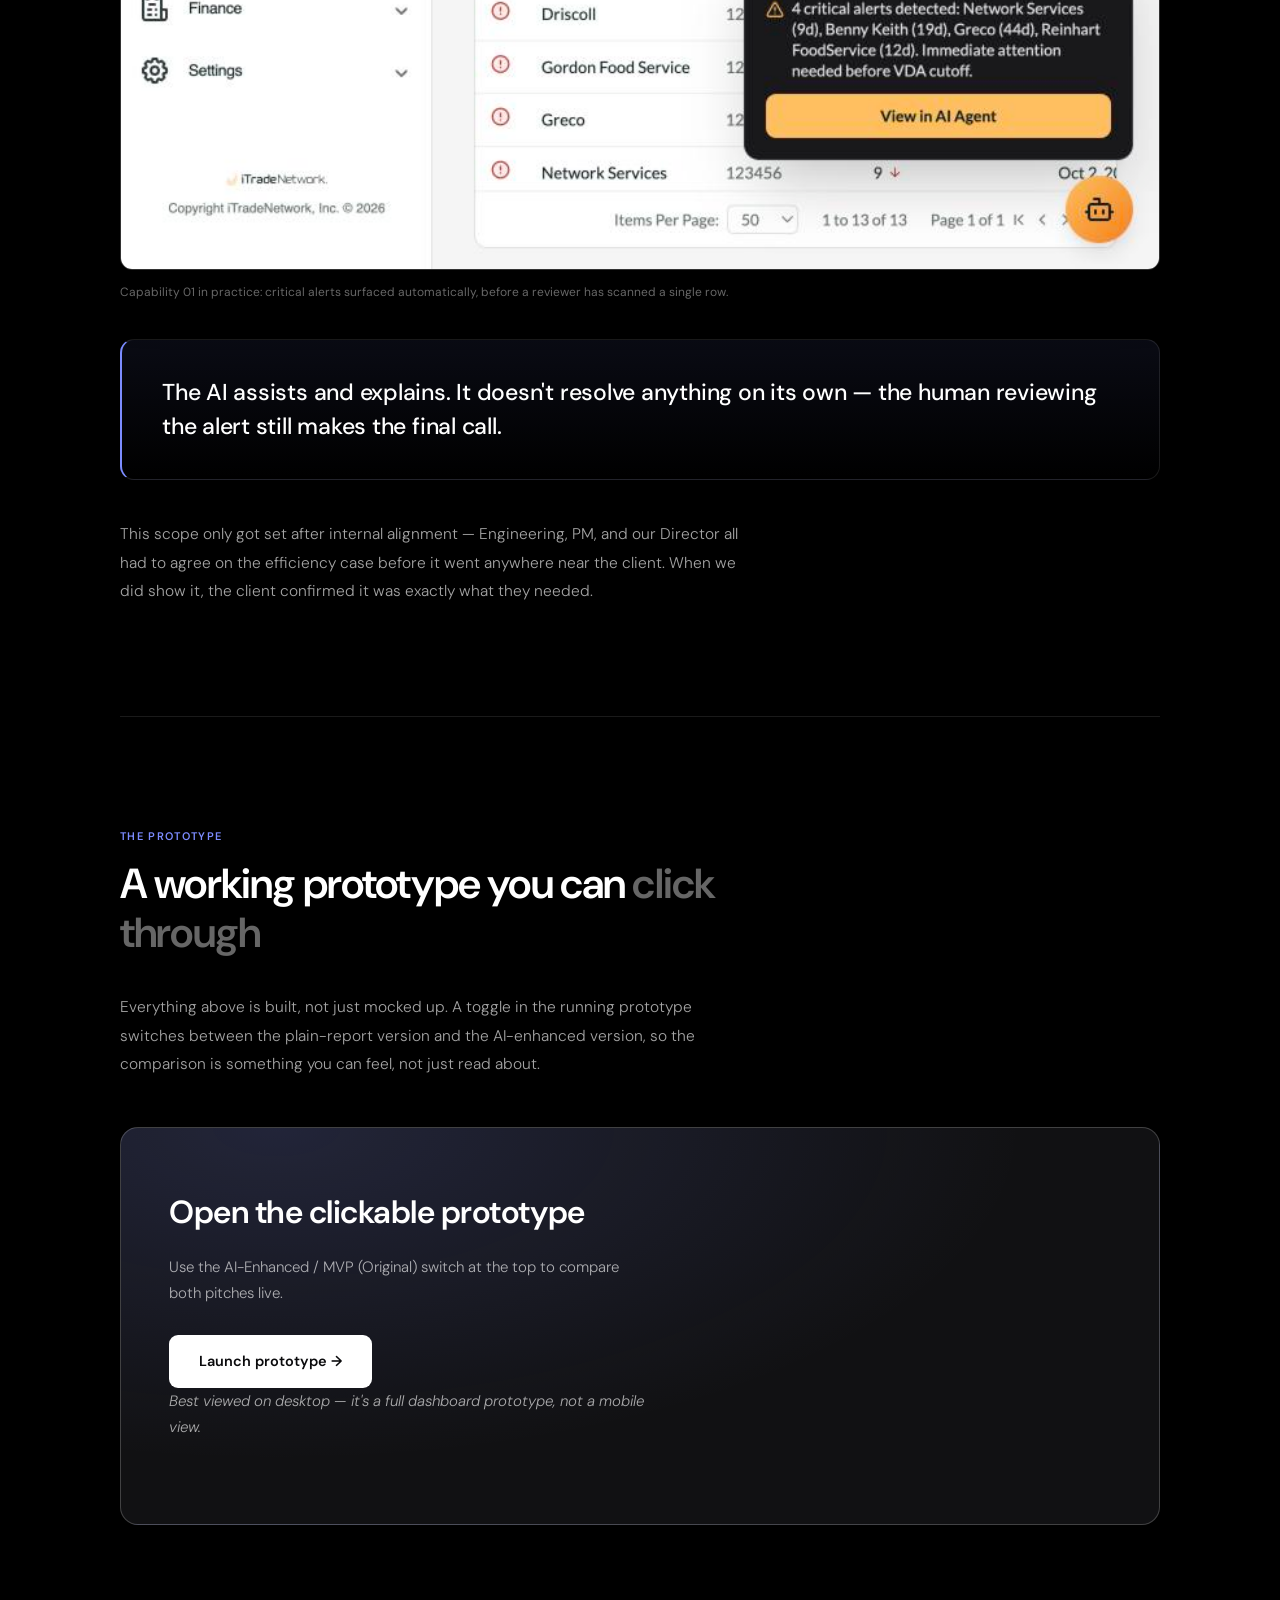
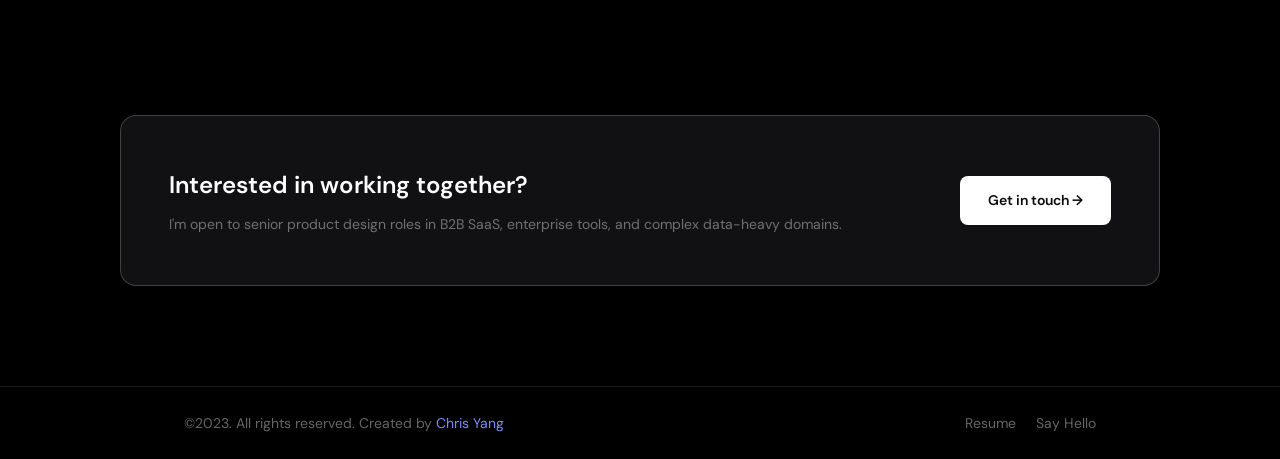
==== commit 524d54cb: "Widen hero video to reduce cropped, narrow feel at full-width viewports Re-recorded the demo sequenc" ====
--- a/ai-experiment.html
+++ b/ai-experiment.html
@@ -60,7 +60,7 @@
   }
   .xhero-sub { font-size: clamp(16px, 1.6vw, 19px); color: var(--t2); font-weight: 300; max-width: 560px; margin: 0; }
 
-  .xvideo-wrap { position: relative; margin: 56px auto 0; max-width: 640px; }
+  .xvideo-wrap { position: relative; margin: 56px auto 0; max-width: 780px; }
   .xglow {
     position: absolute; left: 50%; top: 42%; transform: translate(-50%, -50%);
     width: 70%; height: 70%; max-width: 720px;
@@ -73,7 +73,7 @@
     overflow: hidden; box-shadow: 0 40px 100px rgba(0,0,0,0.65);
     background: var(--raised);
   }
-  .xvideo-frame video { width: 100%; display: block; aspect-ratio: 800 / 860; object-fit: cover; }
+  .xvideo-frame video { width: 100%; display: block; aspect-ratio: 800 / 598; object-fit: cover; }
 
   .xmeta-row { display: flex; margin-top: 48px; border-top: 1px solid var(--line); border-bottom: 1px solid var(--line); }
   .xmeta-item { flex: 1; padding: 20px 22px; border-right: 1px solid var(--line); }
@@ -249,8 +249,8 @@
       <div class="xvideo-wrap">
         <div class="xglow"></div>
         <div class="xvideo-frame">
-          <video autoplay muted loop playsinline poster="images/ai-experiment/video/hero-demo-poster-v2.jpg">
-            <source src="images/ai-experiment/video/hero-demo-v2.mp4" type="video/mp4">
+          <video autoplay muted loop playsinline poster="images/ai-experiment/video/hero-demo-poster-v3.jpg">
+            <source src="images/ai-experiment/video/hero-demo-v3.mp4" type="video/mp4">
           </video>
         </div>
       </div>
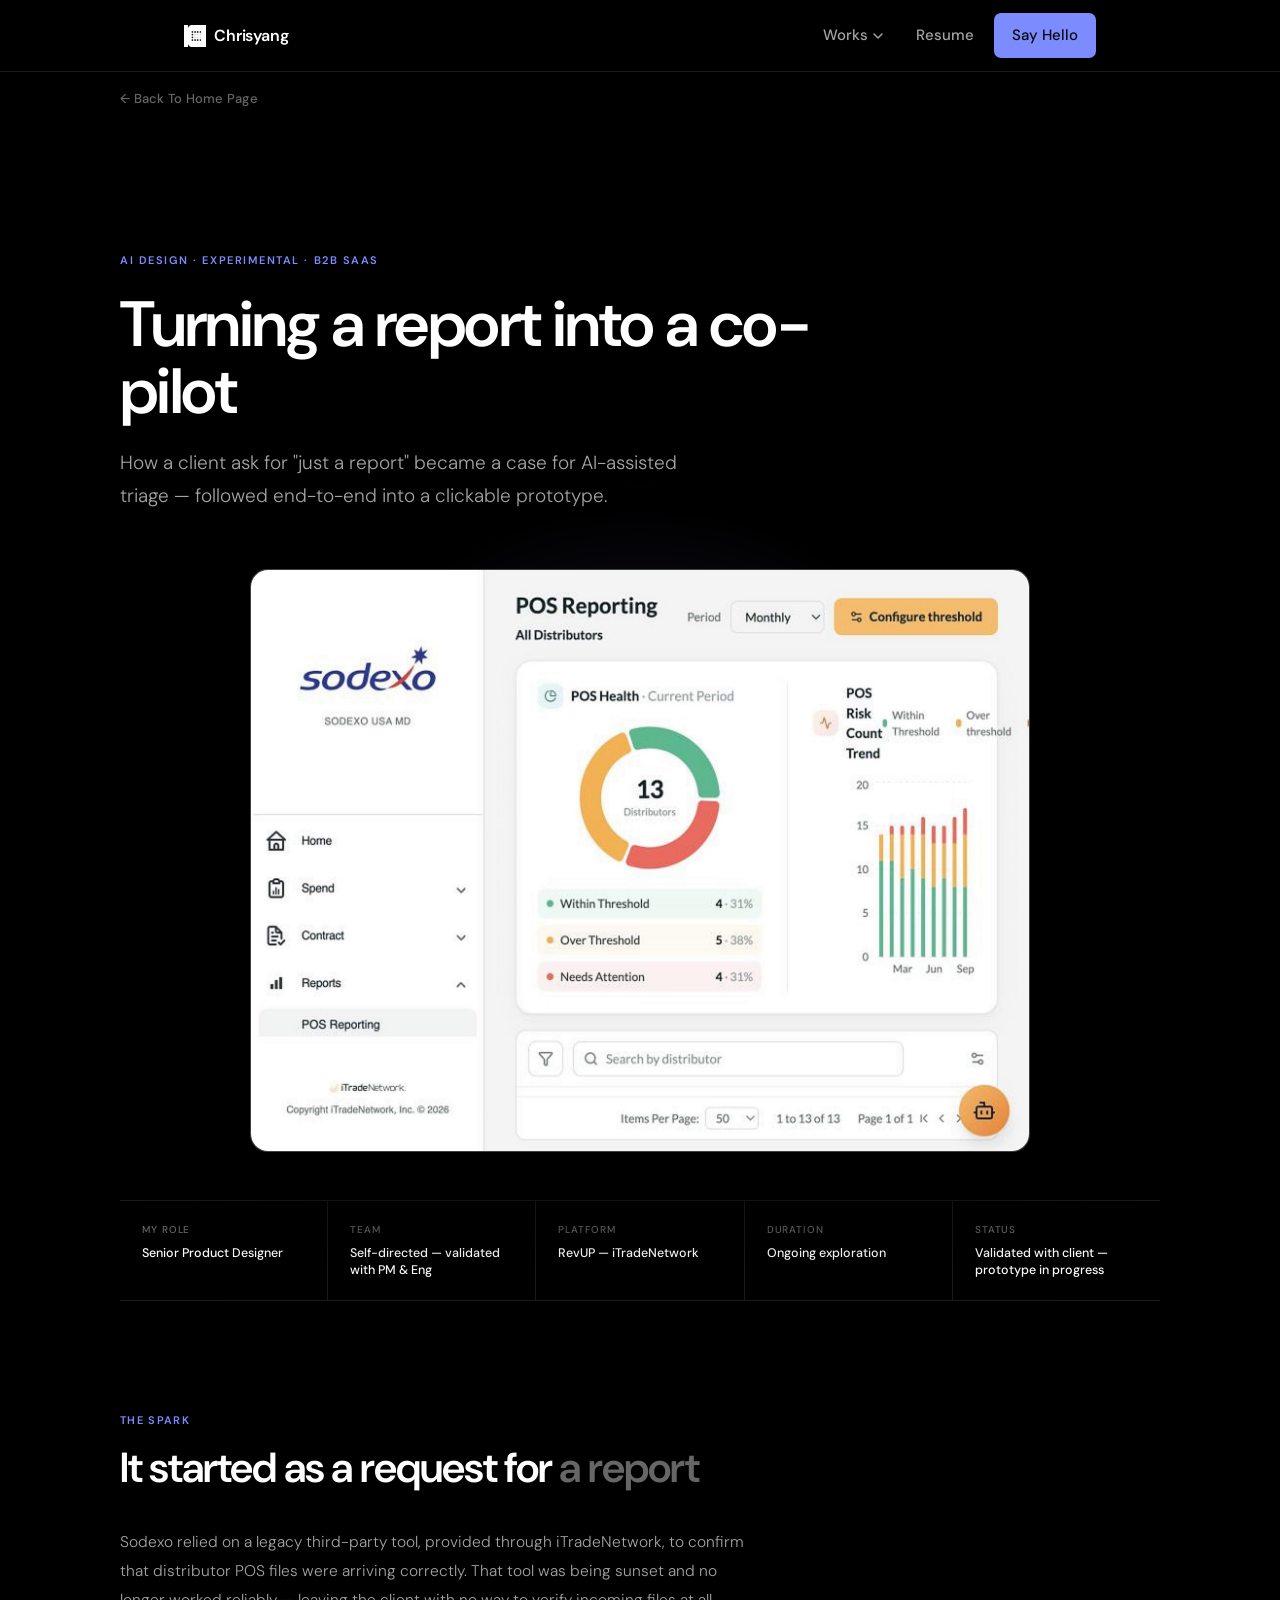
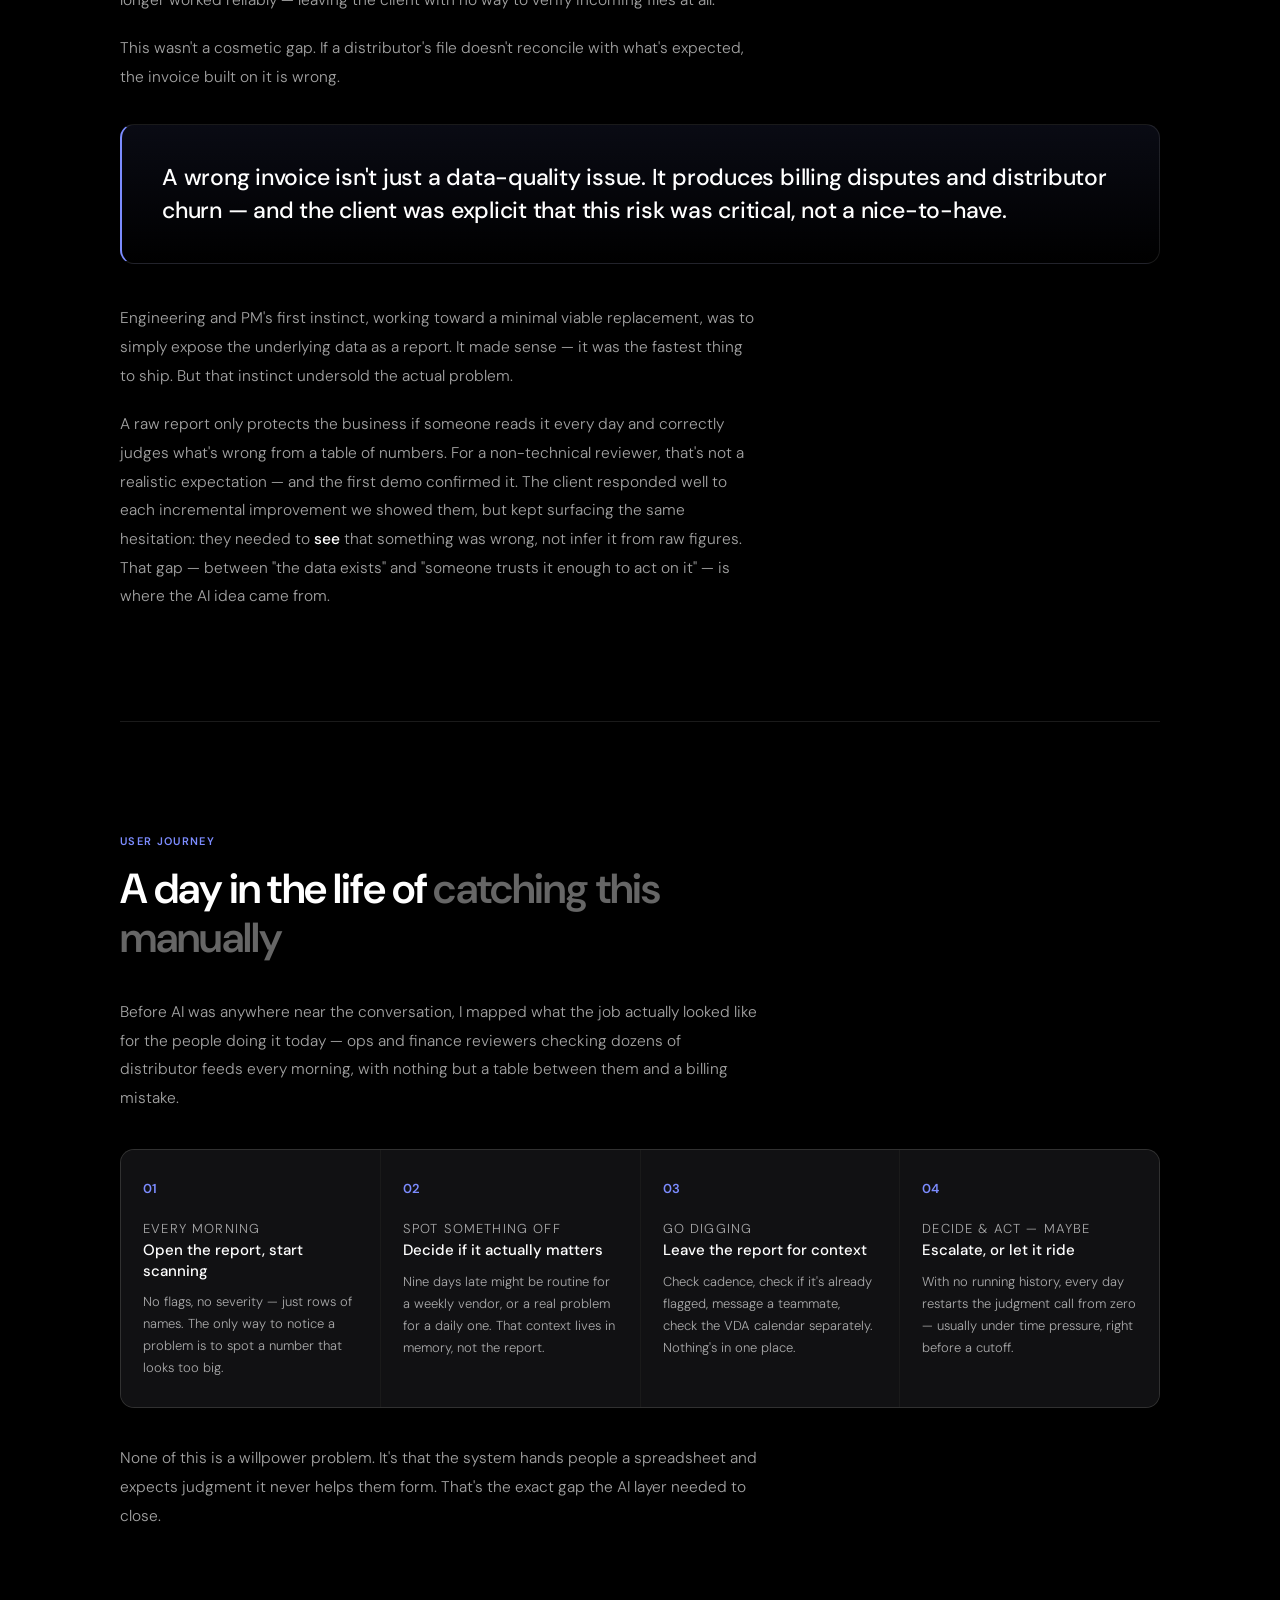
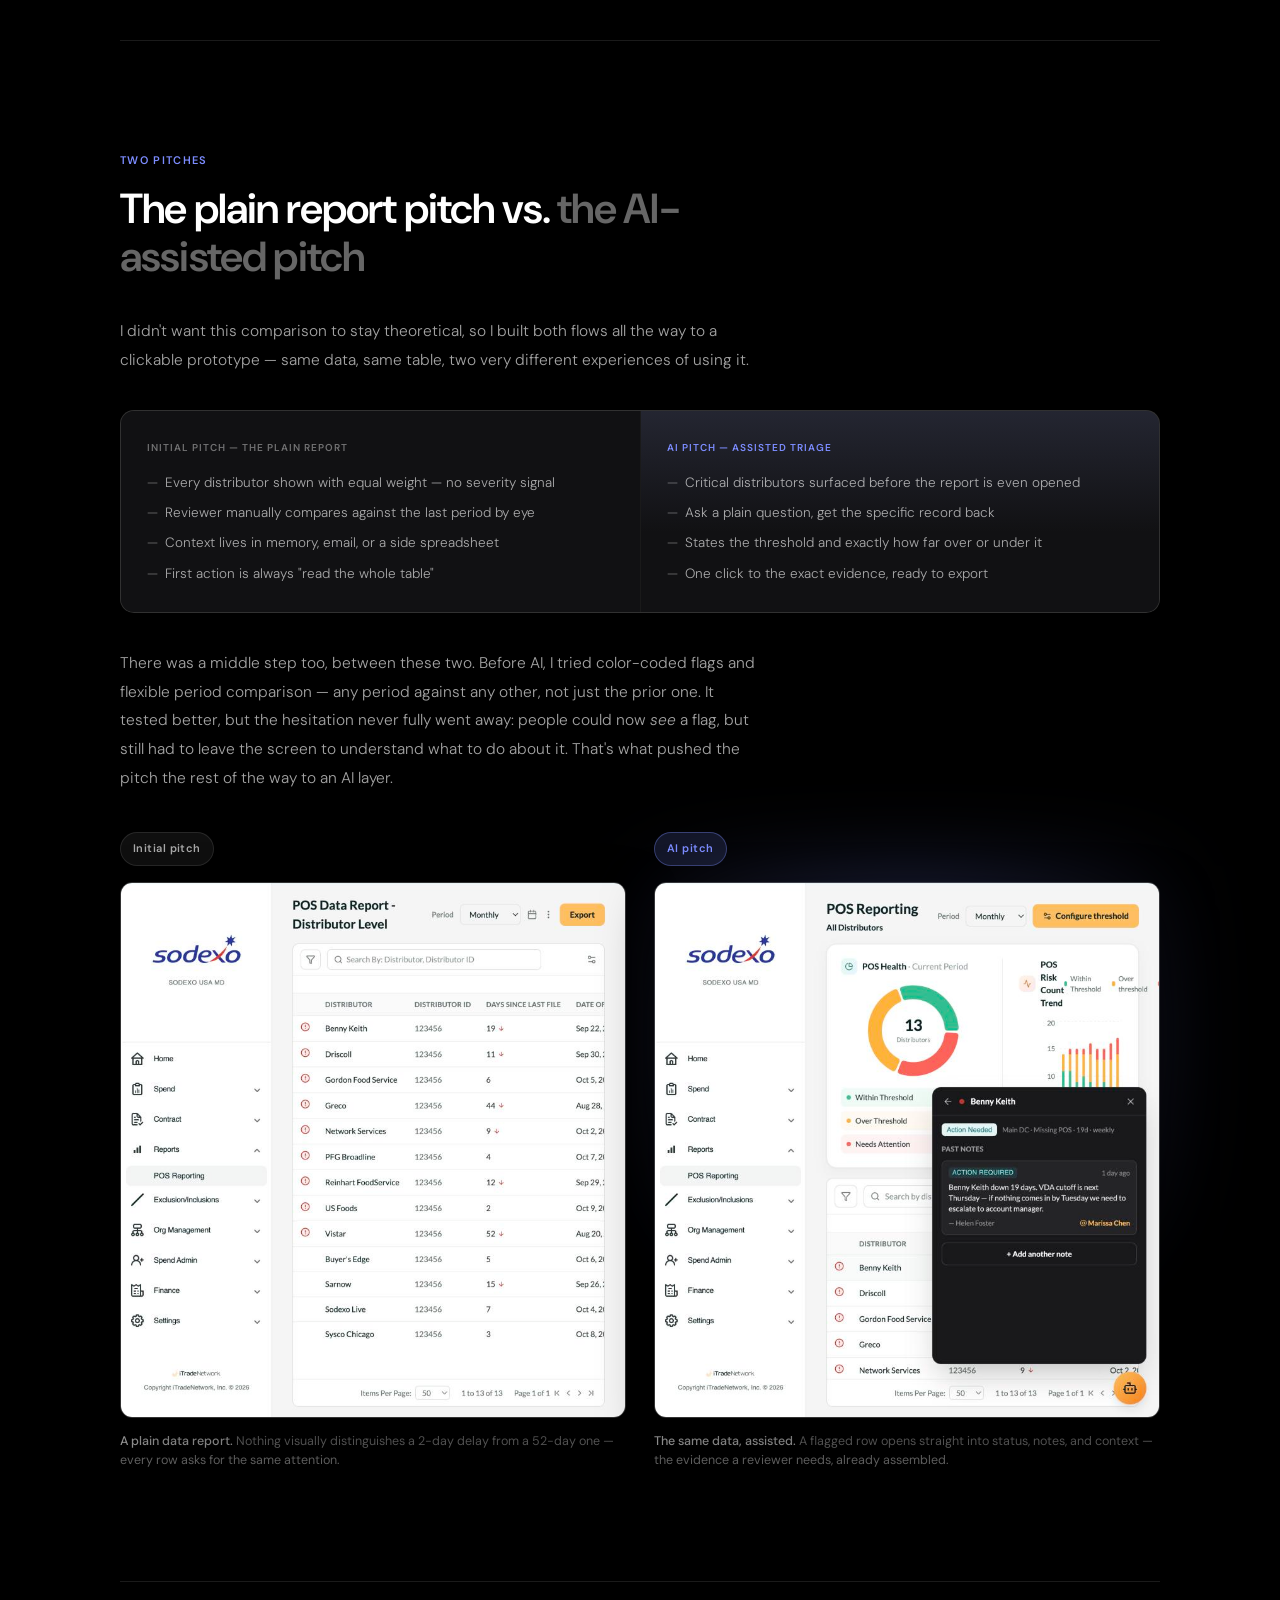
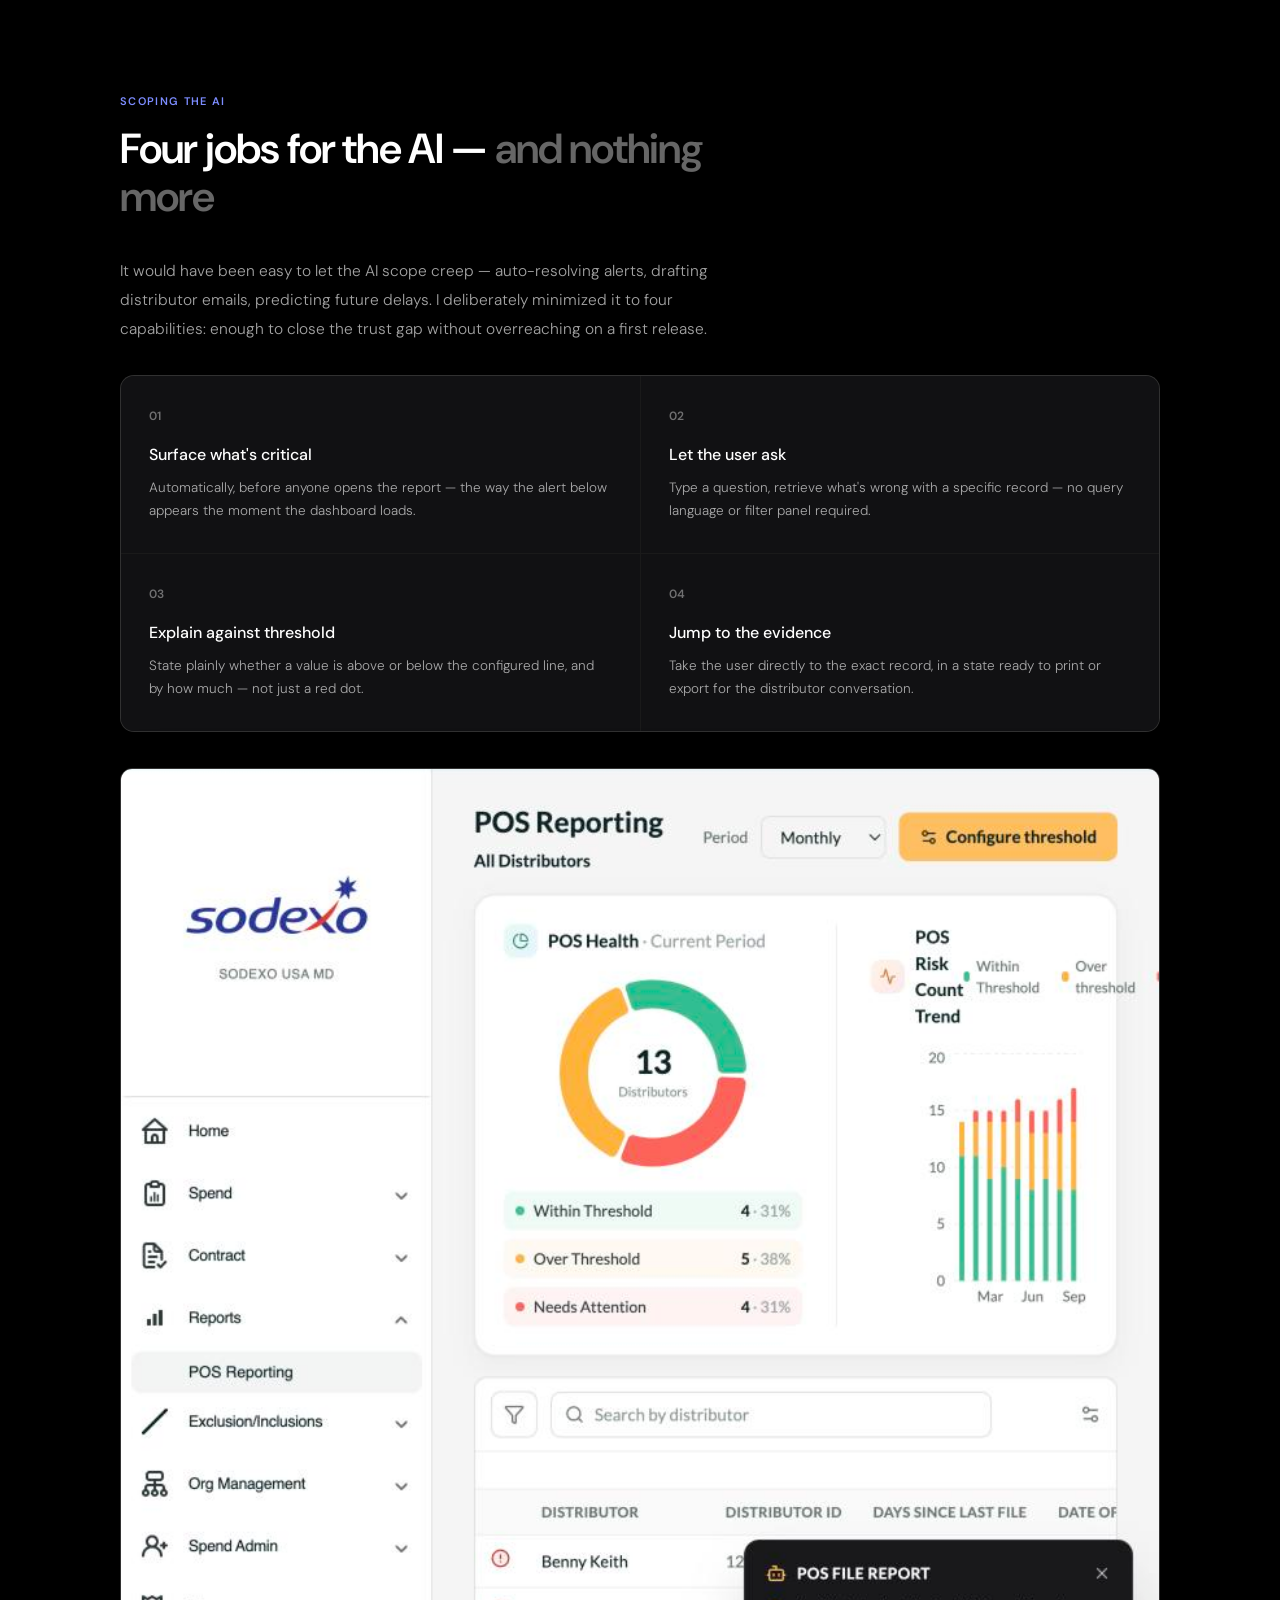
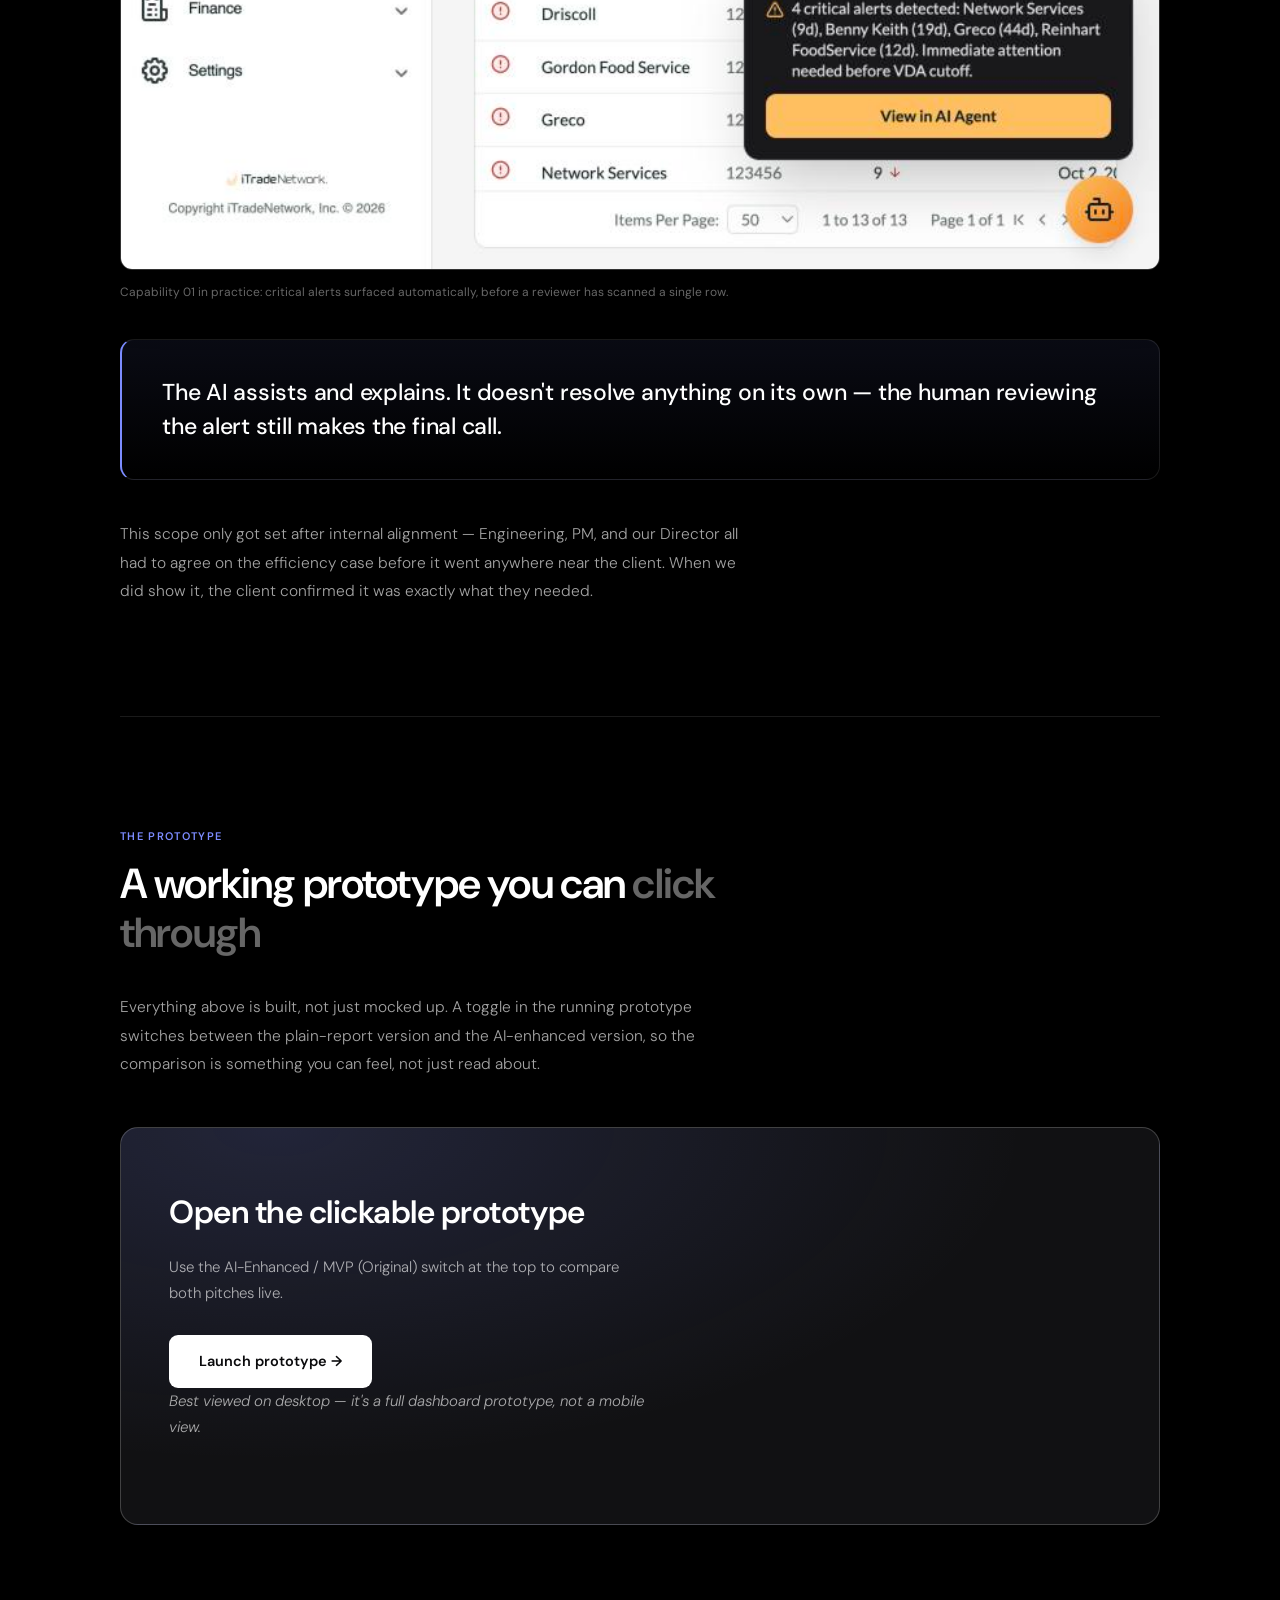
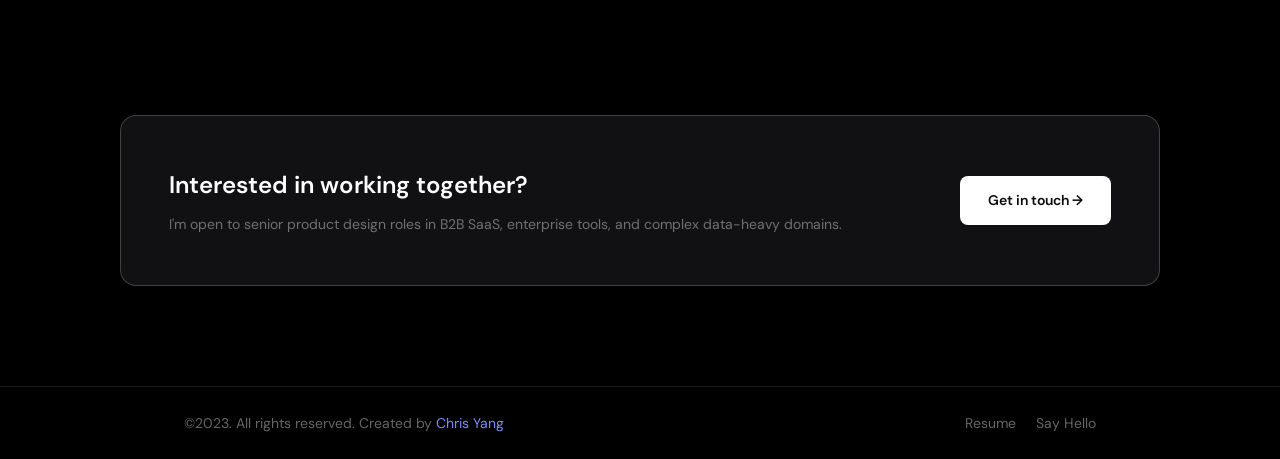
==== commit c02be56f: "Re-encode hero video at 2x with Lanczos upscale + sharpening for Retina clarity Browser screenshot c" ====
--- a/ai-experiment.html
+++ b/ai-experiment.html
@@ -249,8 +249,8 @@
       <div class="xvideo-wrap">
         <div class="xglow"></div>
         <div class="xvideo-frame">
-          <video autoplay muted loop playsinline poster="images/ai-experiment/video/hero-demo-poster-v3.jpg">
-            <source src="images/ai-experiment/video/hero-demo-v3.mp4" type="video/mp4">
+          <video autoplay muted loop playsinline poster="images/ai-experiment/video/hero-demo-poster-v4.jpg">
+            <source src="images/ai-experiment/video/hero-demo-v4.mp4" type="video/mp4">
           </video>
         </div>
       </div>
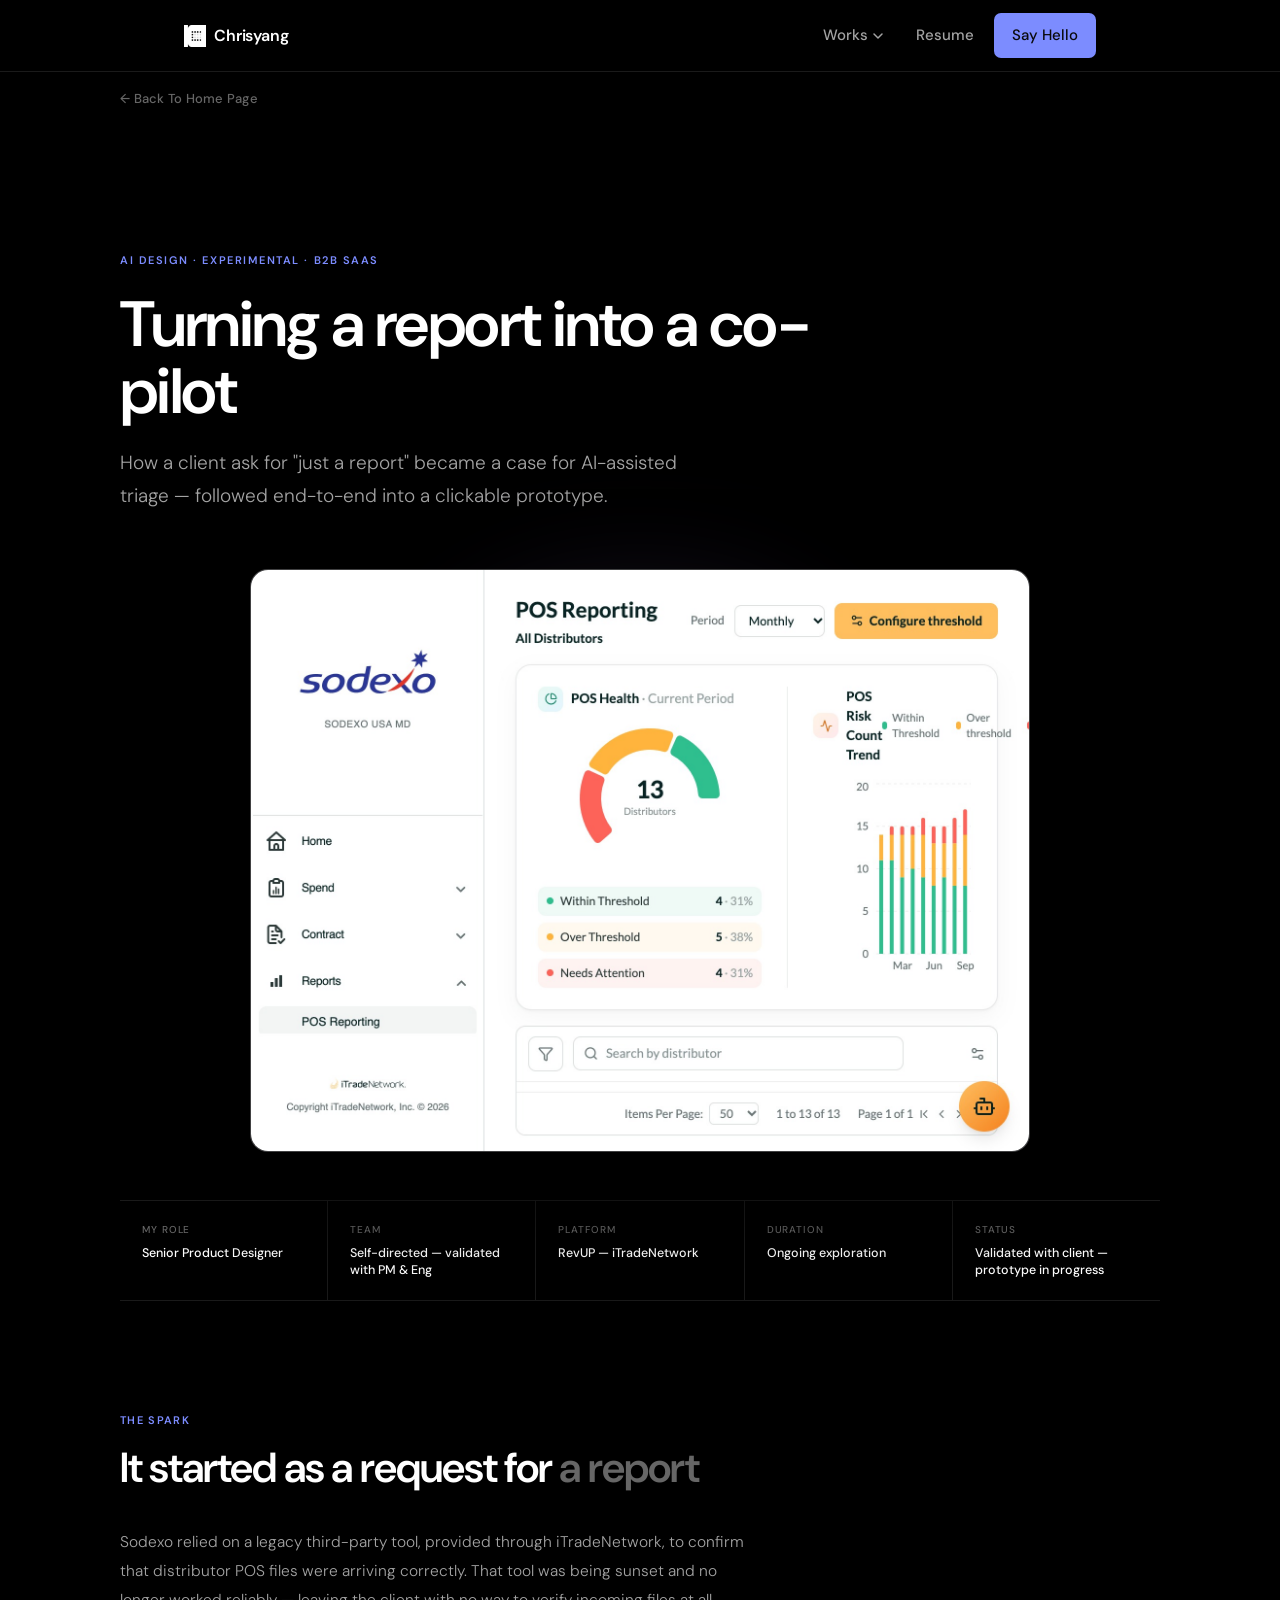
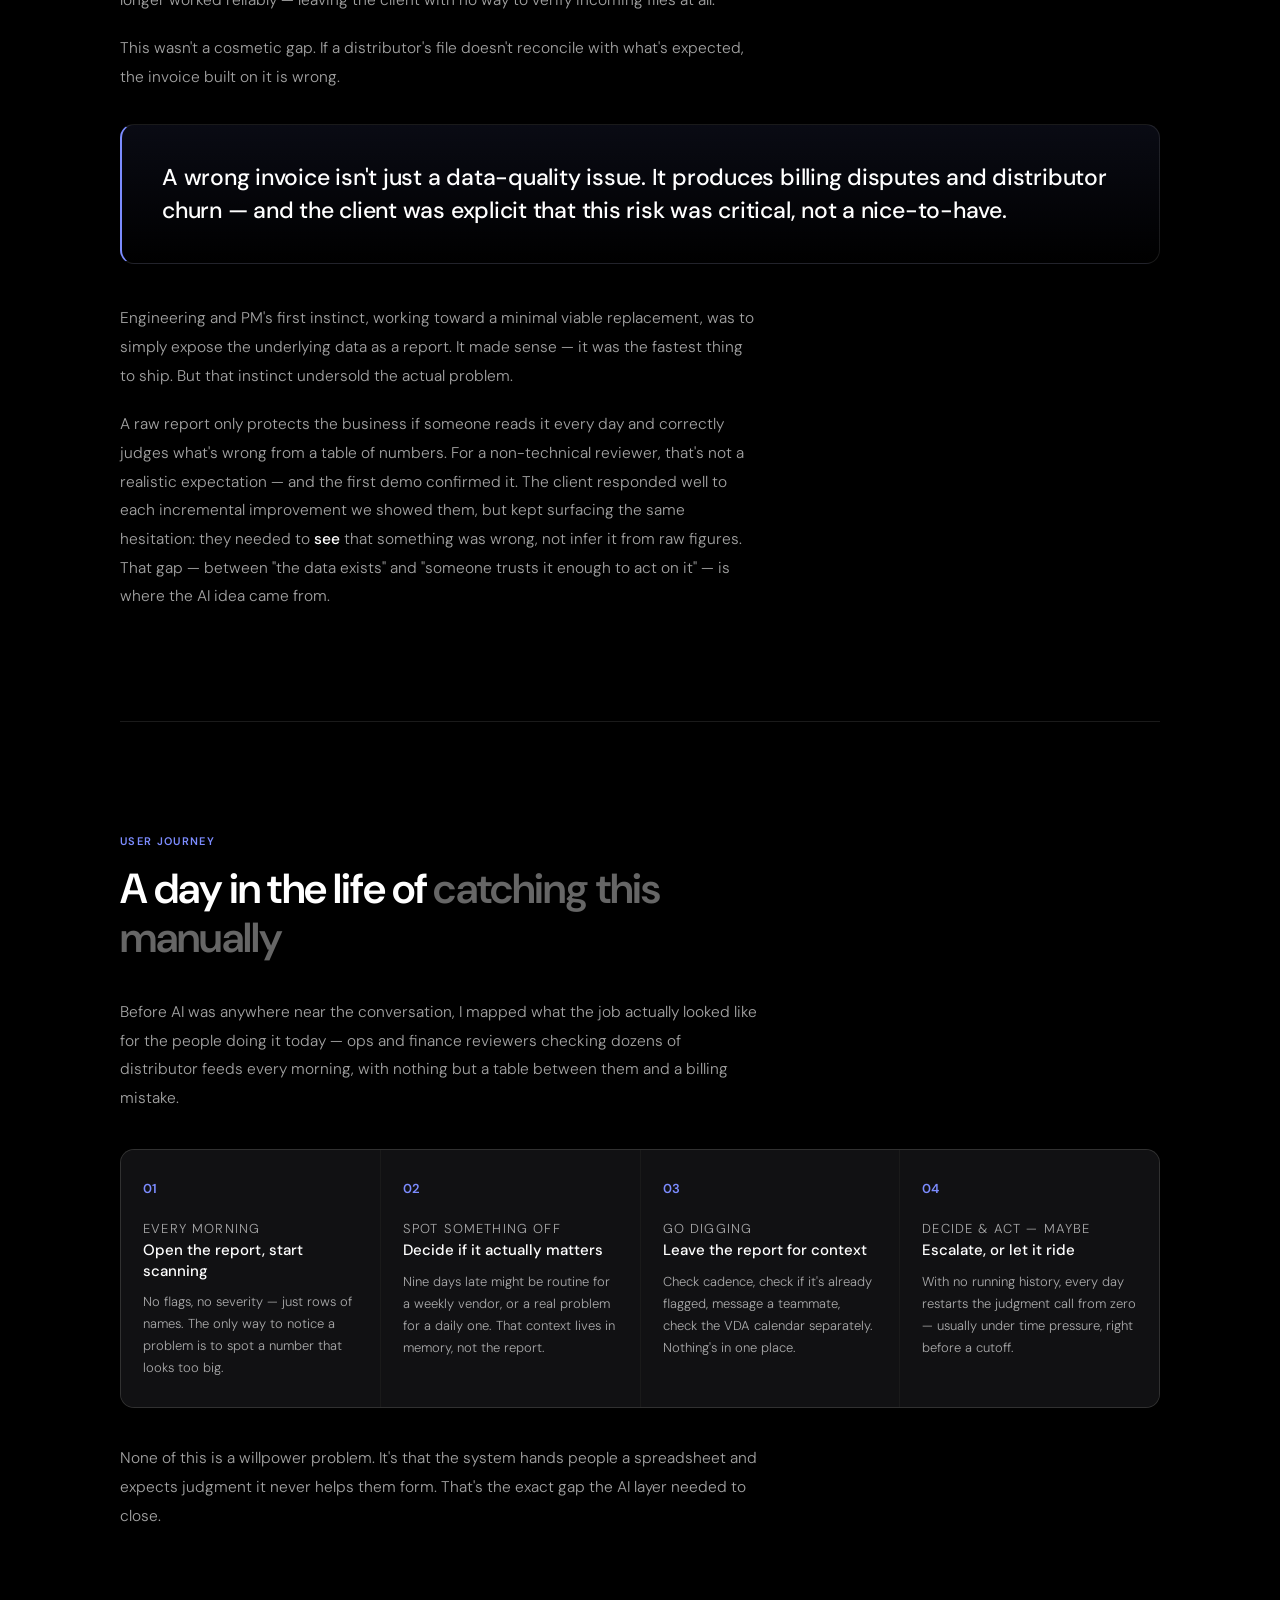
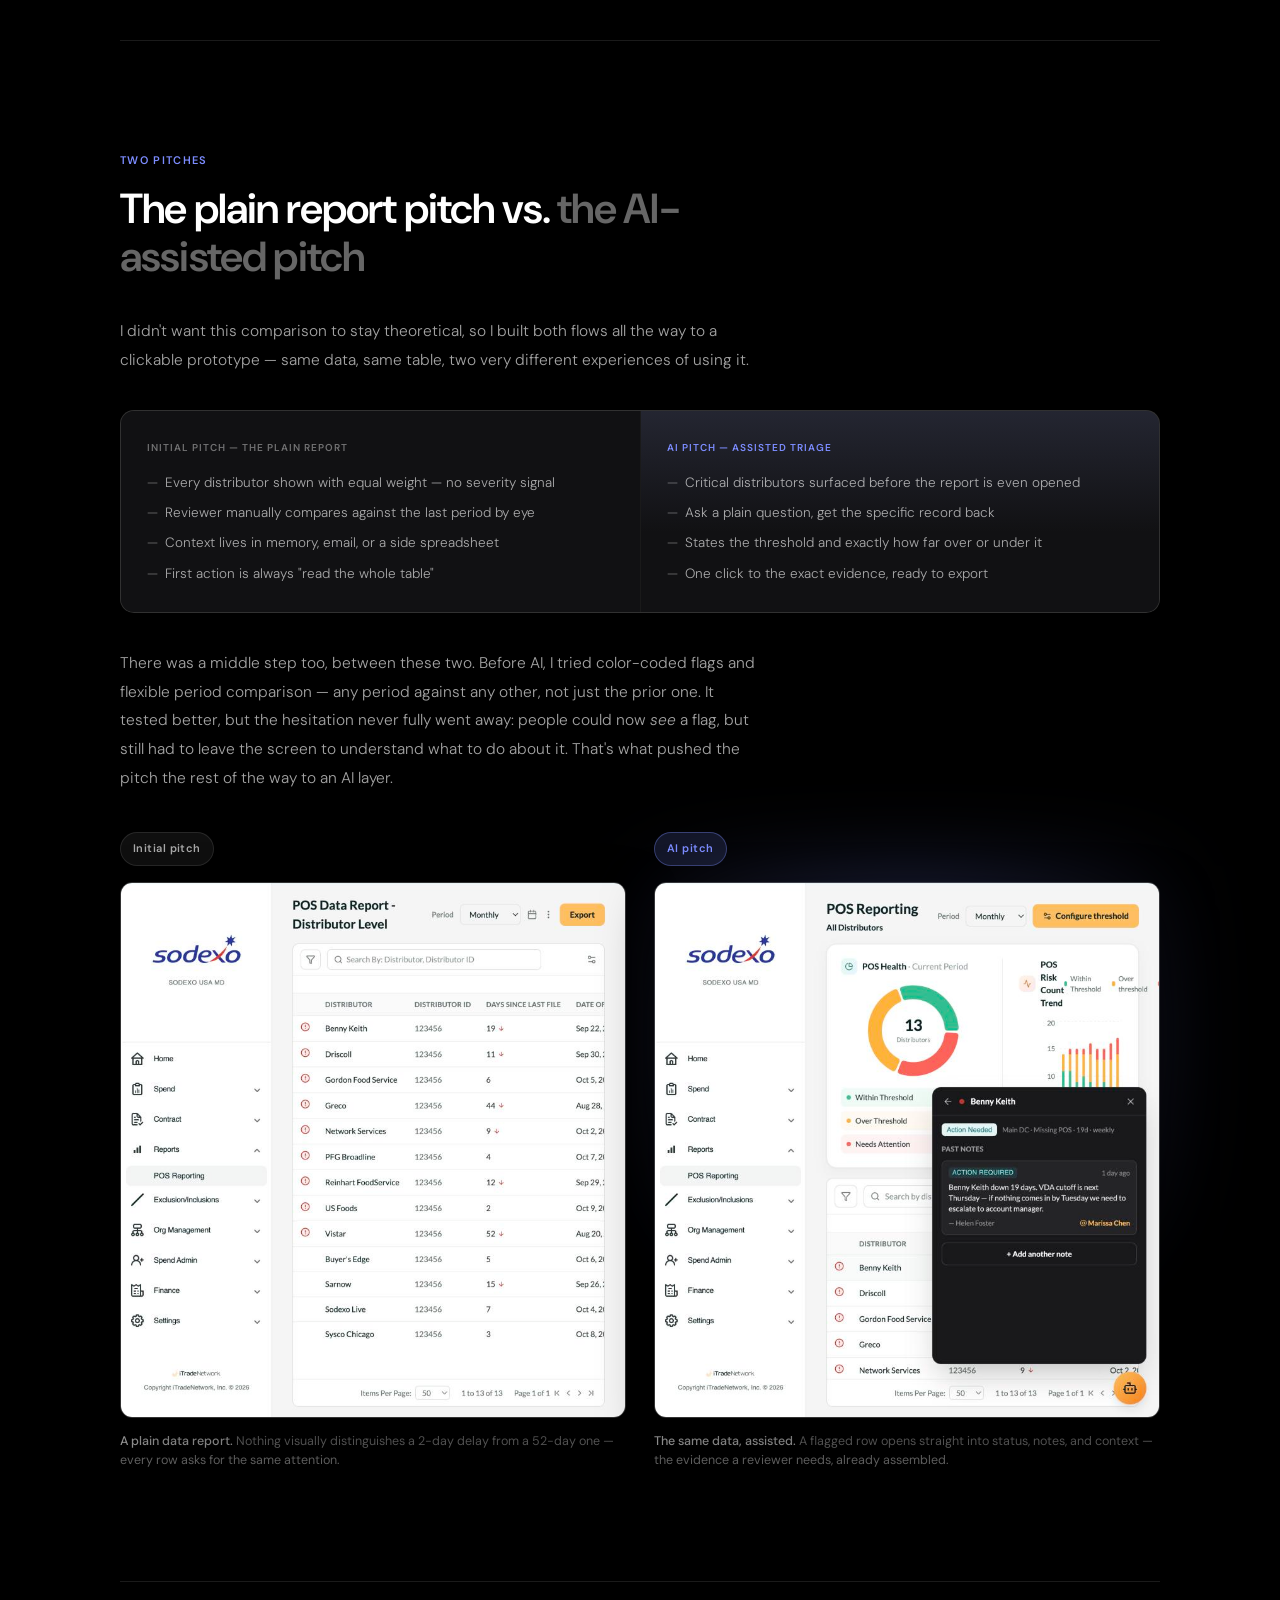
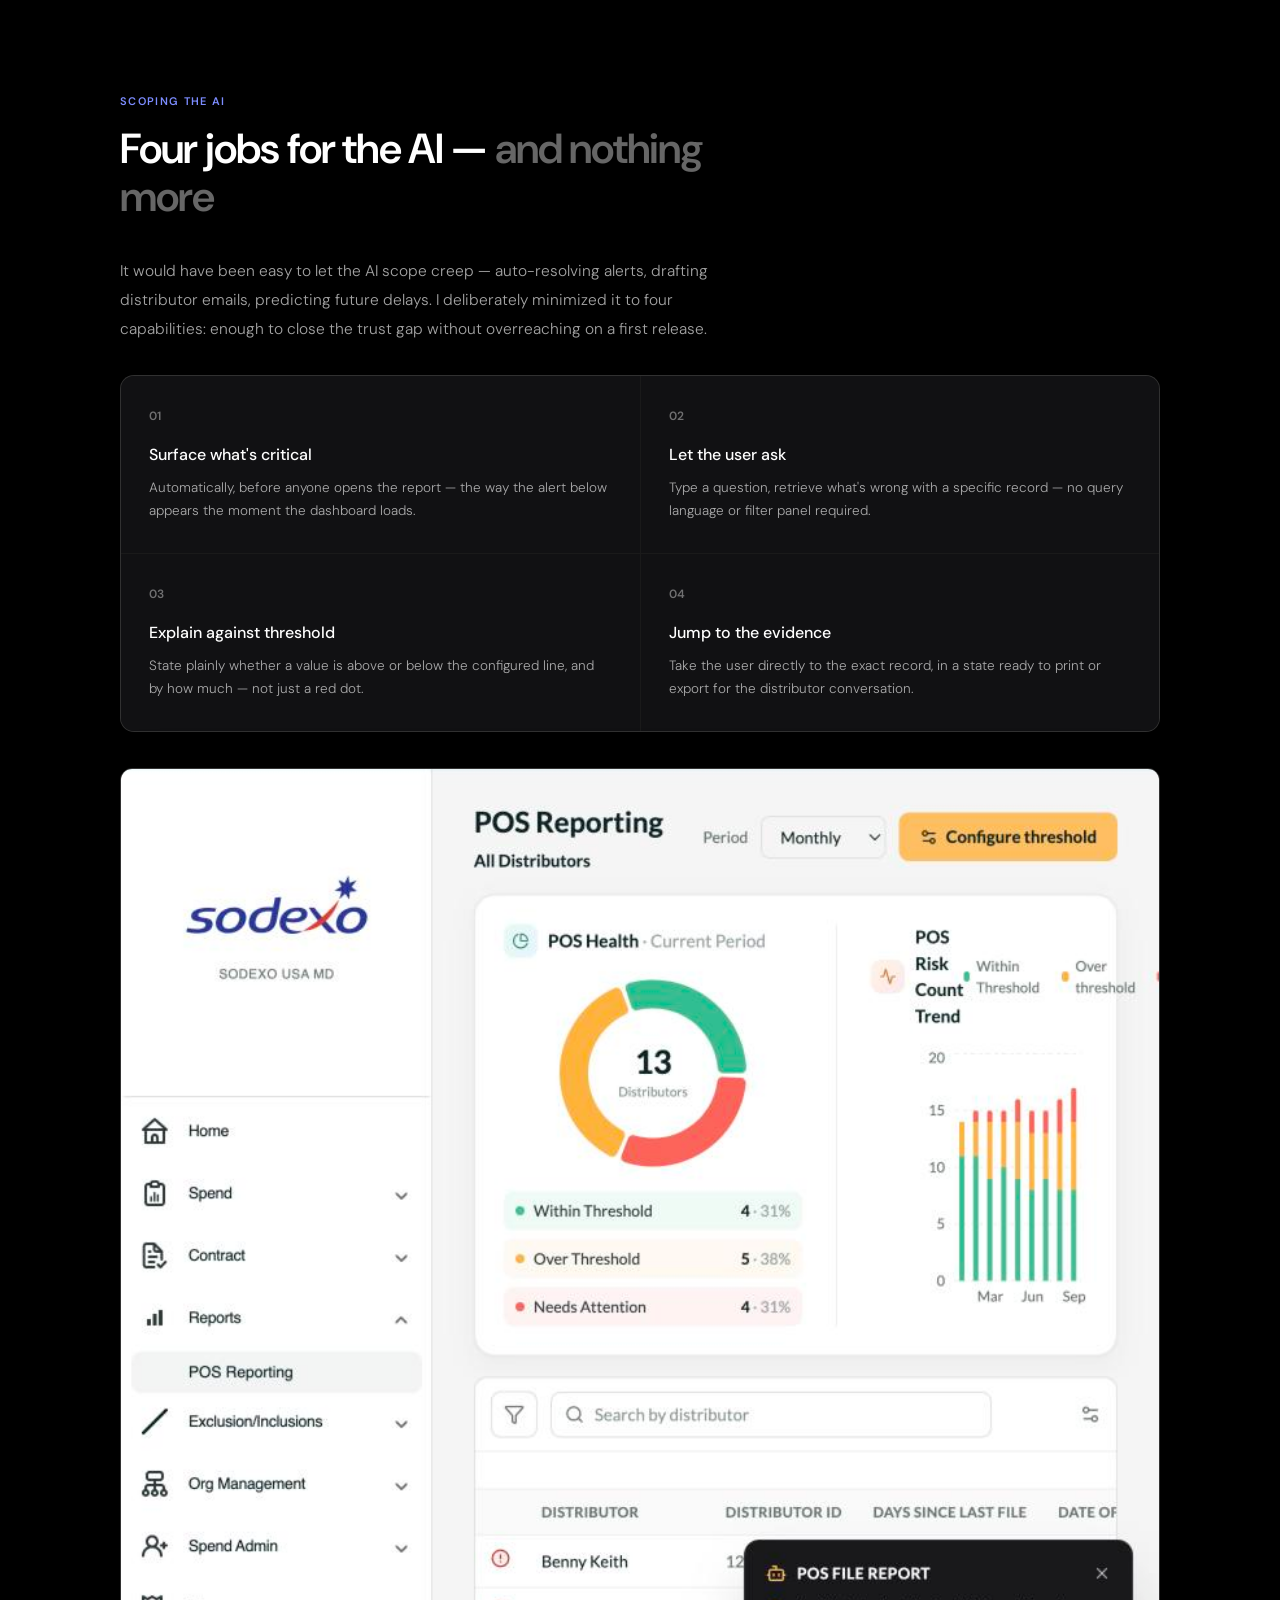
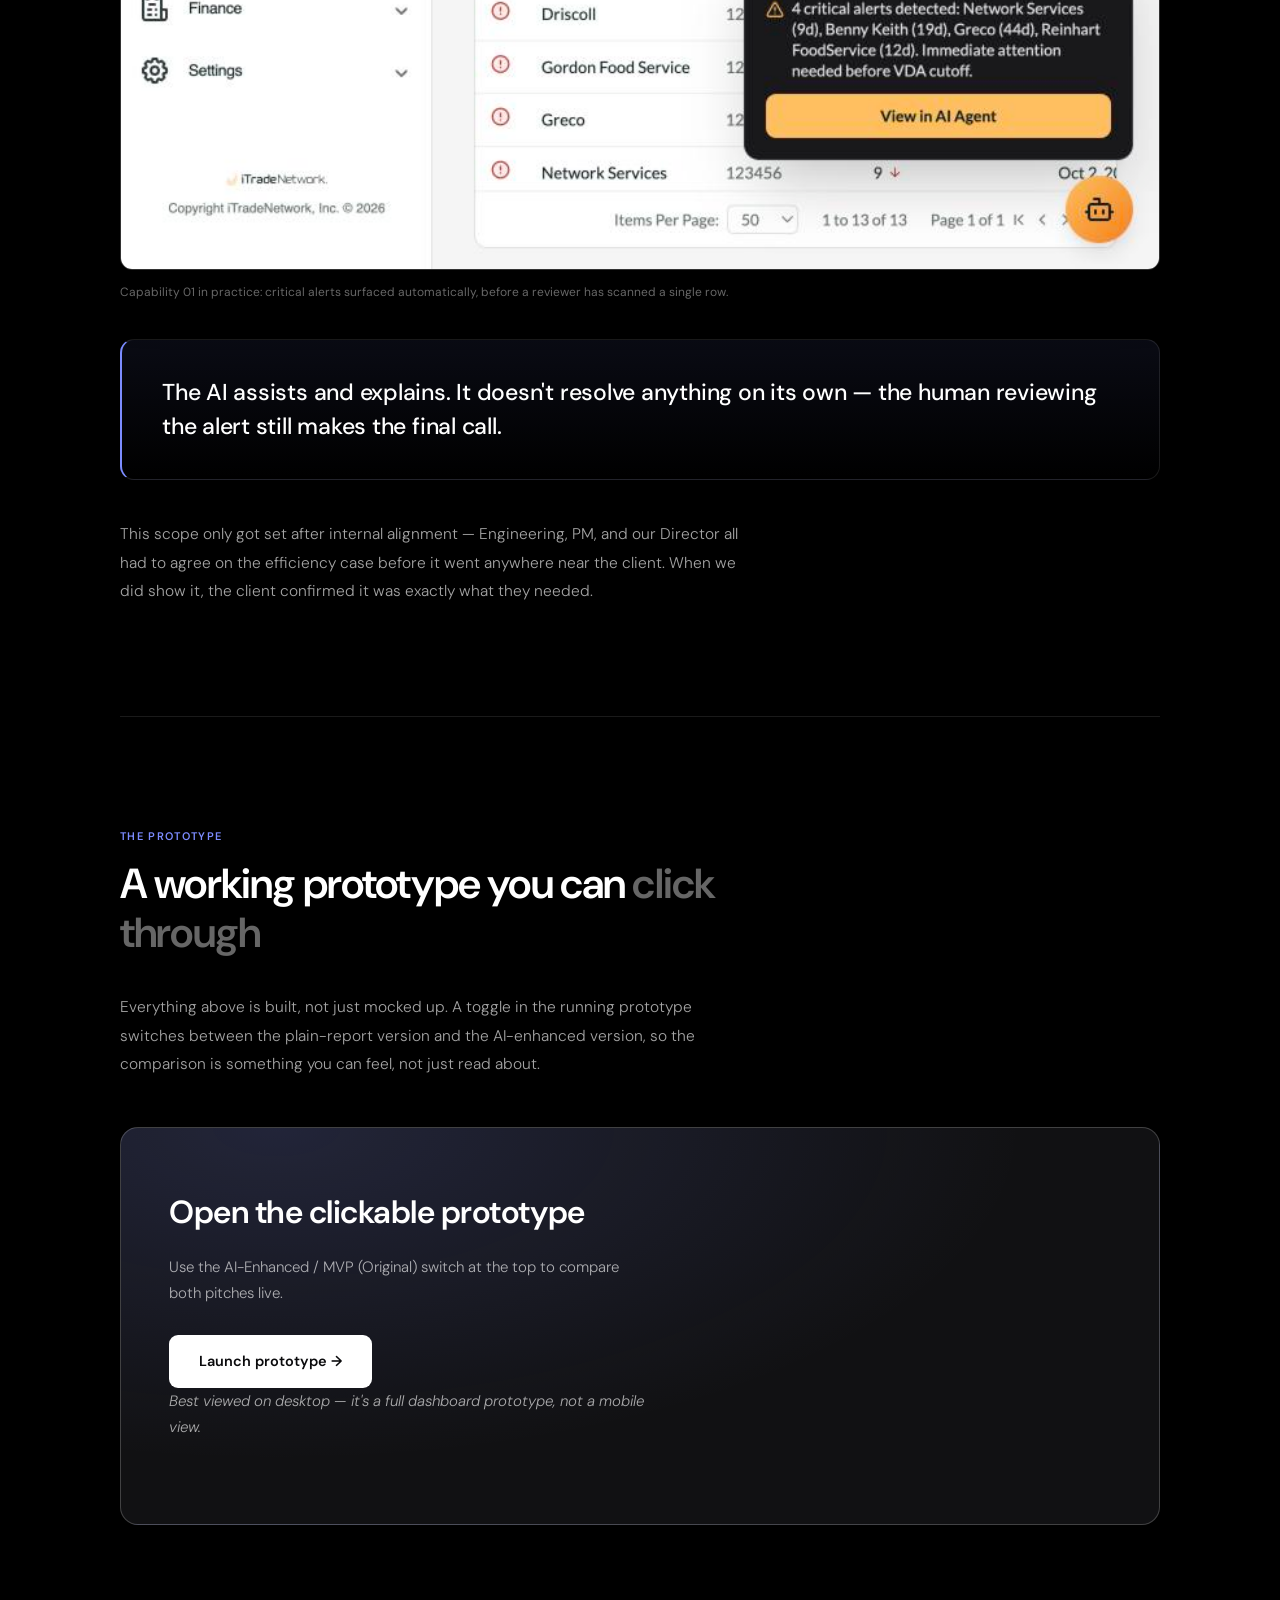
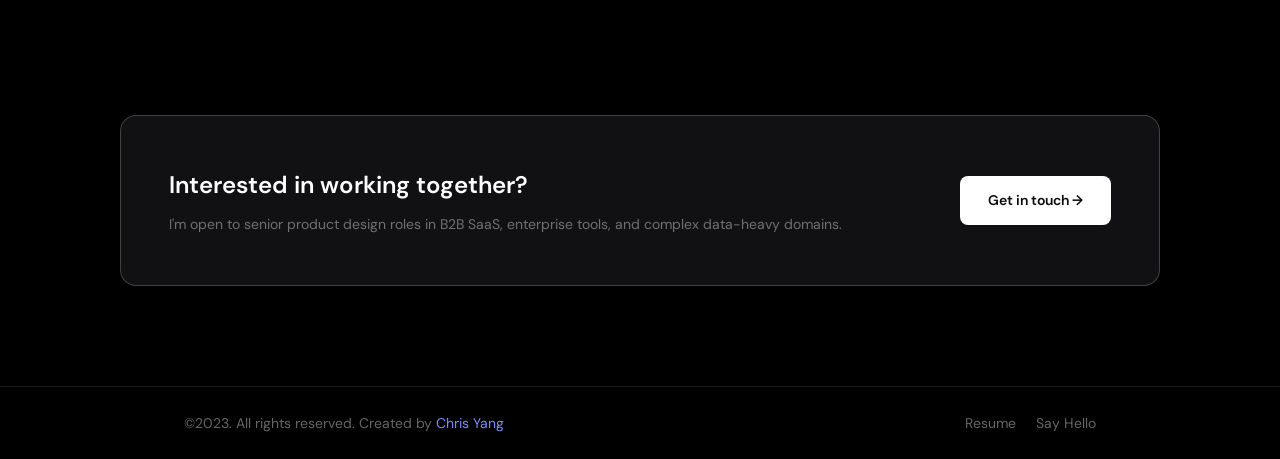
==== commit 6475615d: "Replace hero video with a genuine native-resolution capture The Browser pane's screenshot tool caps " ====
--- a/ai-experiment.html
+++ b/ai-experiment.html
@@ -249,8 +249,8 @@
       <div class="xvideo-wrap">
         <div class="xglow"></div>
         <div class="xvideo-frame">
-          <video autoplay muted loop playsinline poster="images/ai-experiment/video/hero-demo-poster-v4.jpg">
-            <source src="images/ai-experiment/video/hero-demo-v4.mp4" type="video/mp4">
+          <video autoplay muted loop playsinline poster="images/ai-experiment/video/hero-demo-poster-v5.jpg">
+            <source src="images/ai-experiment/video/hero-demo-v5.mp4" type="video/mp4">
           </video>
         </div>
       </div>
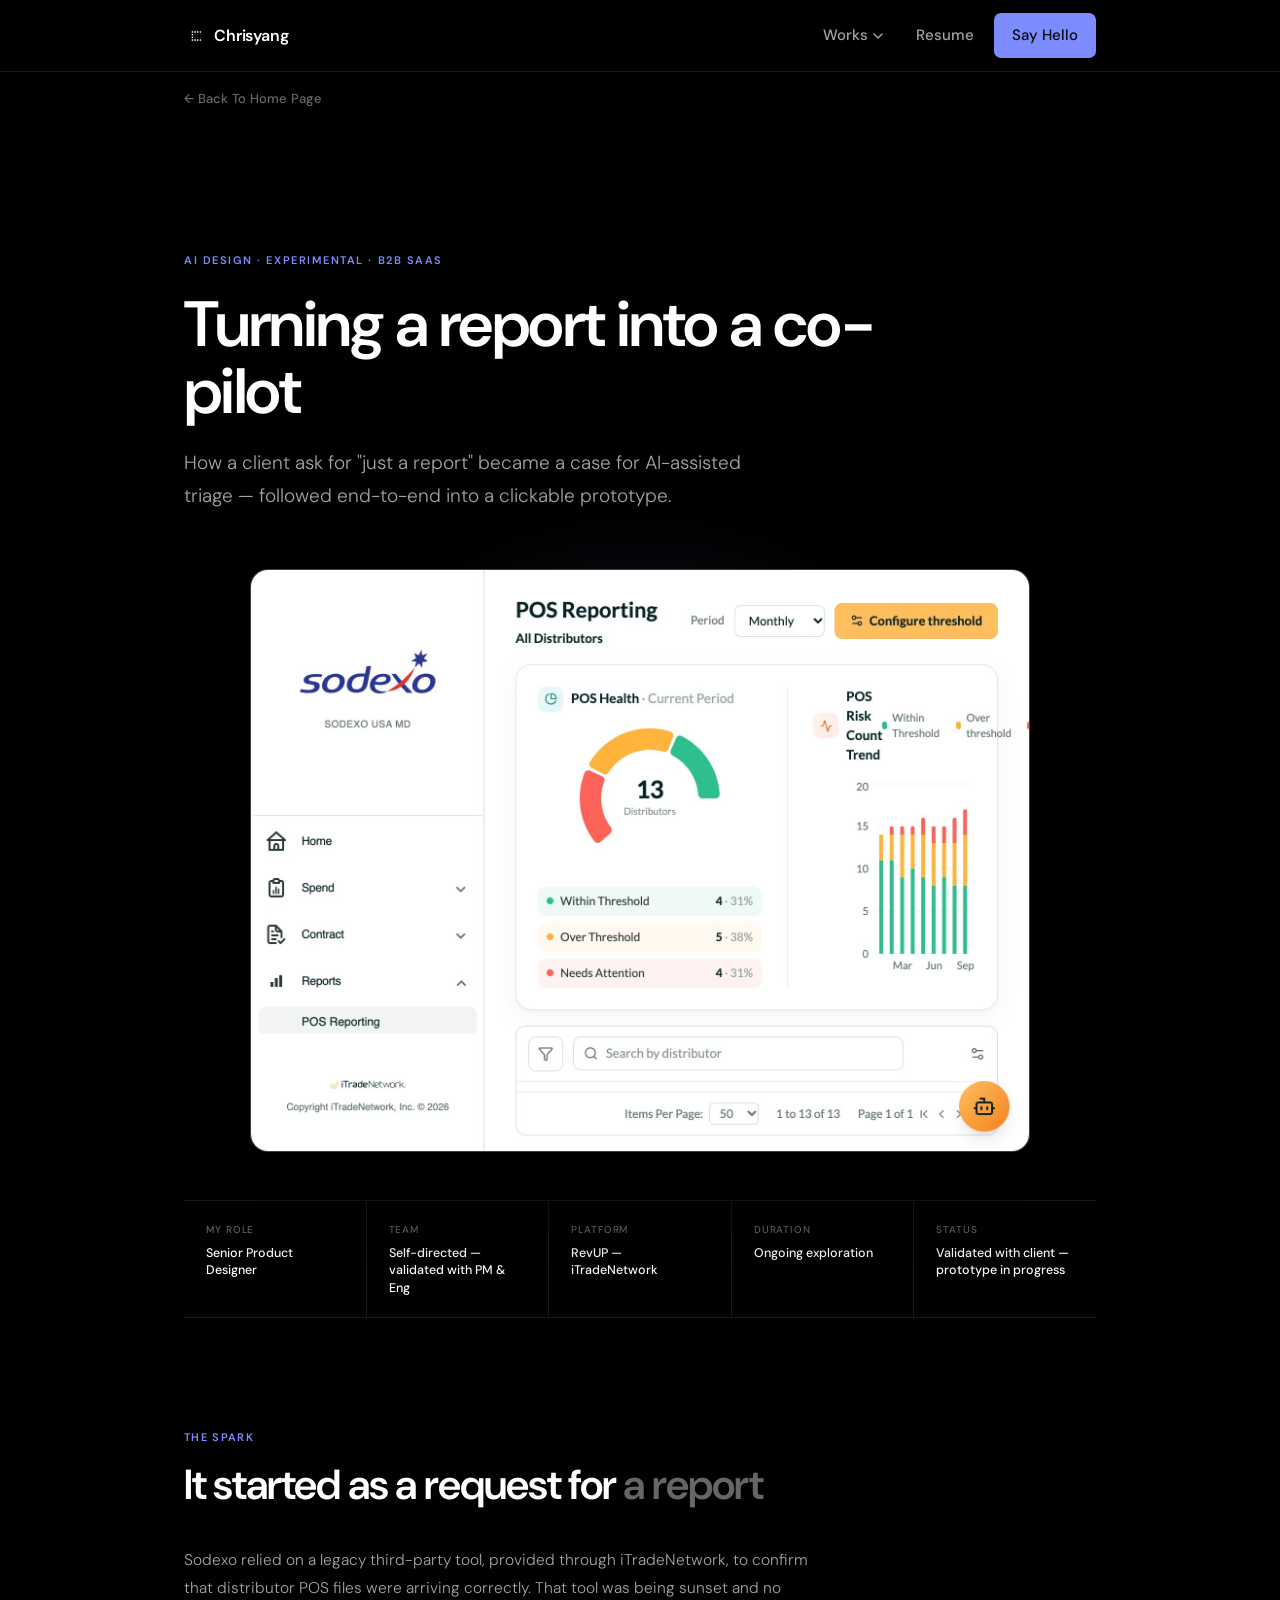
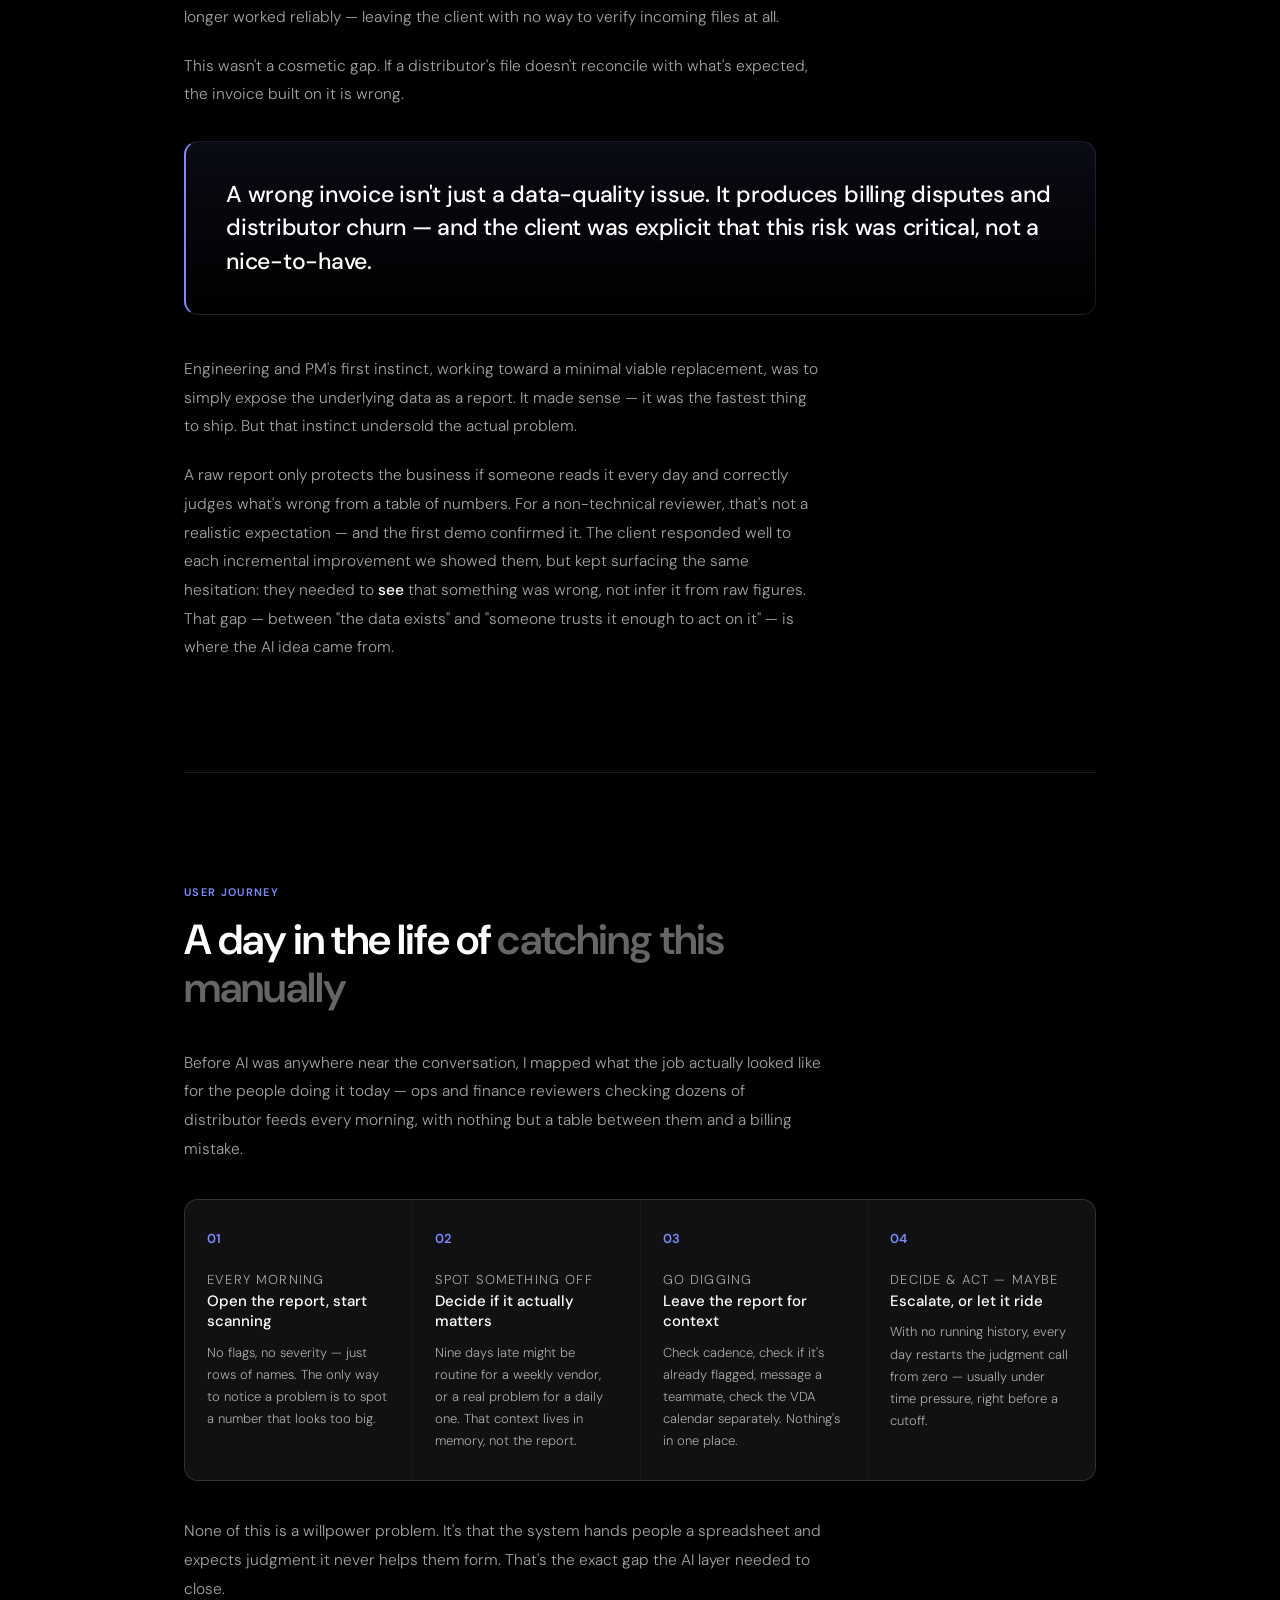
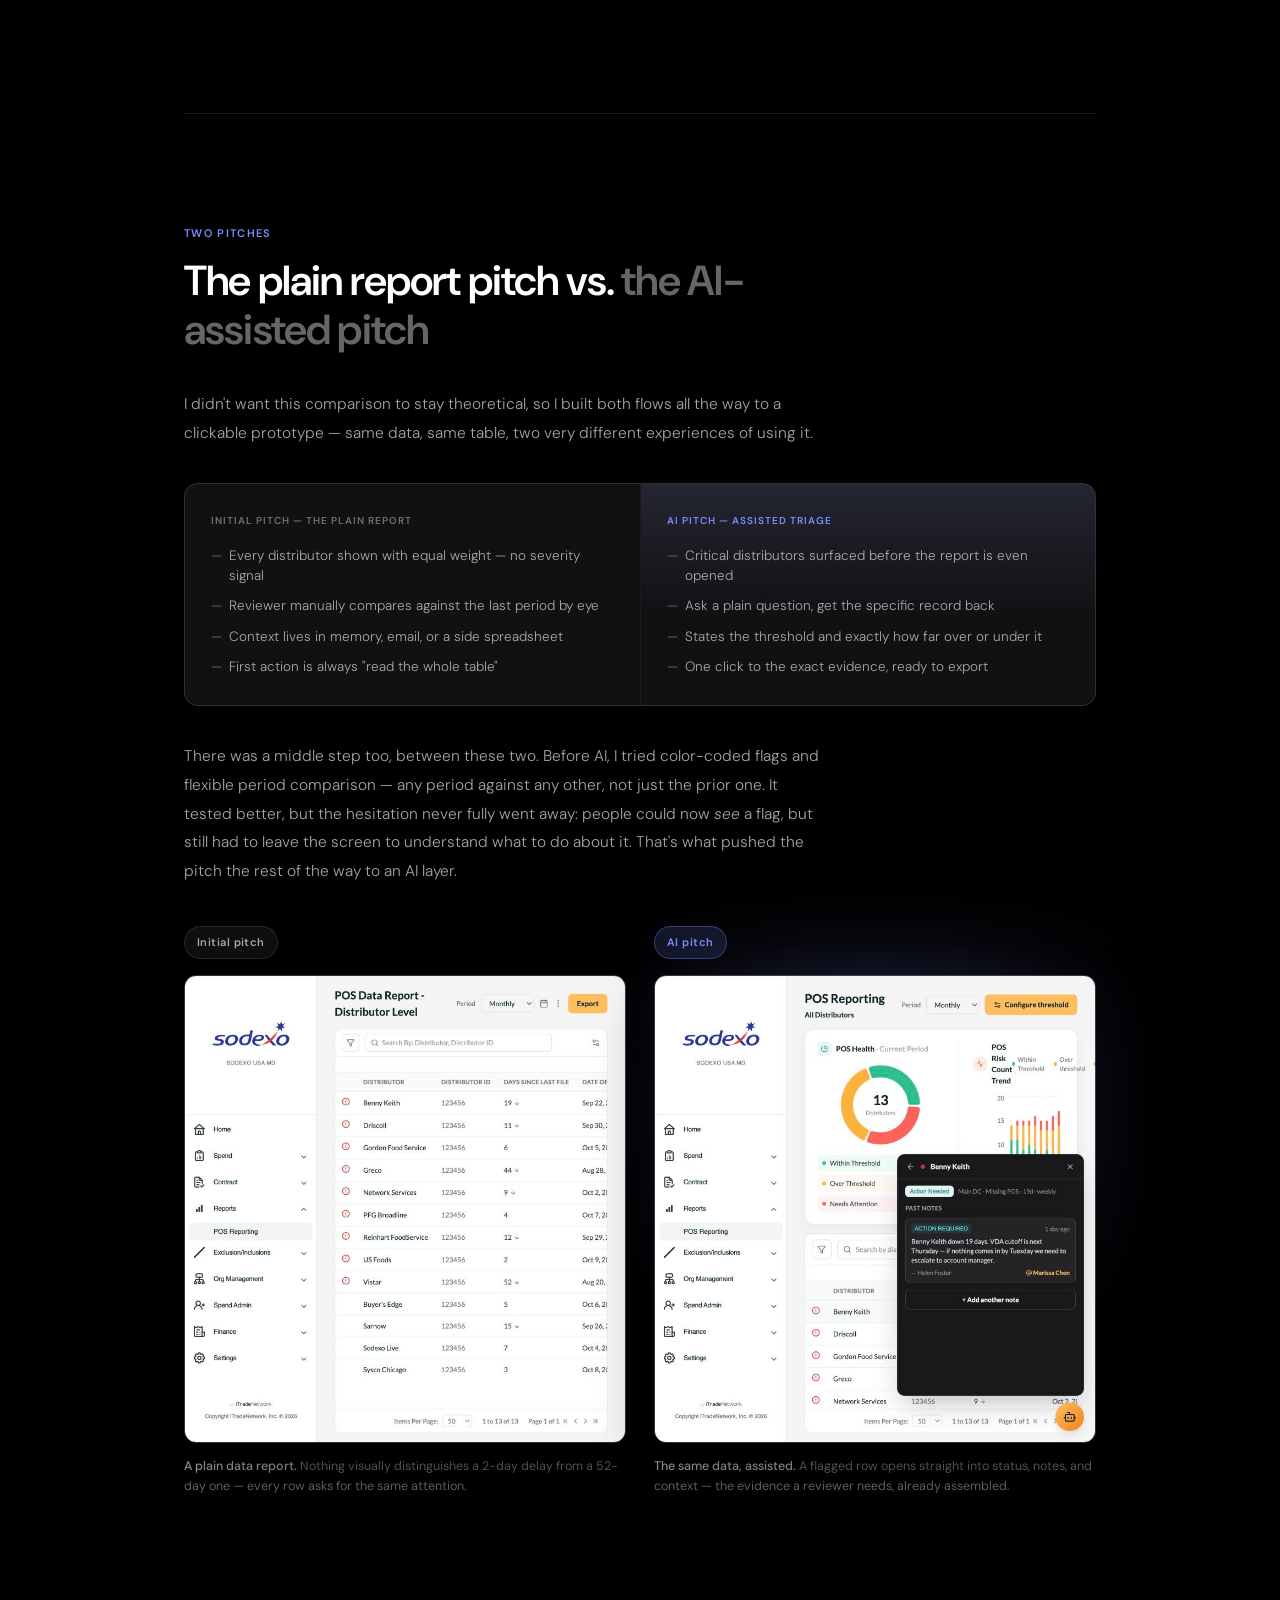
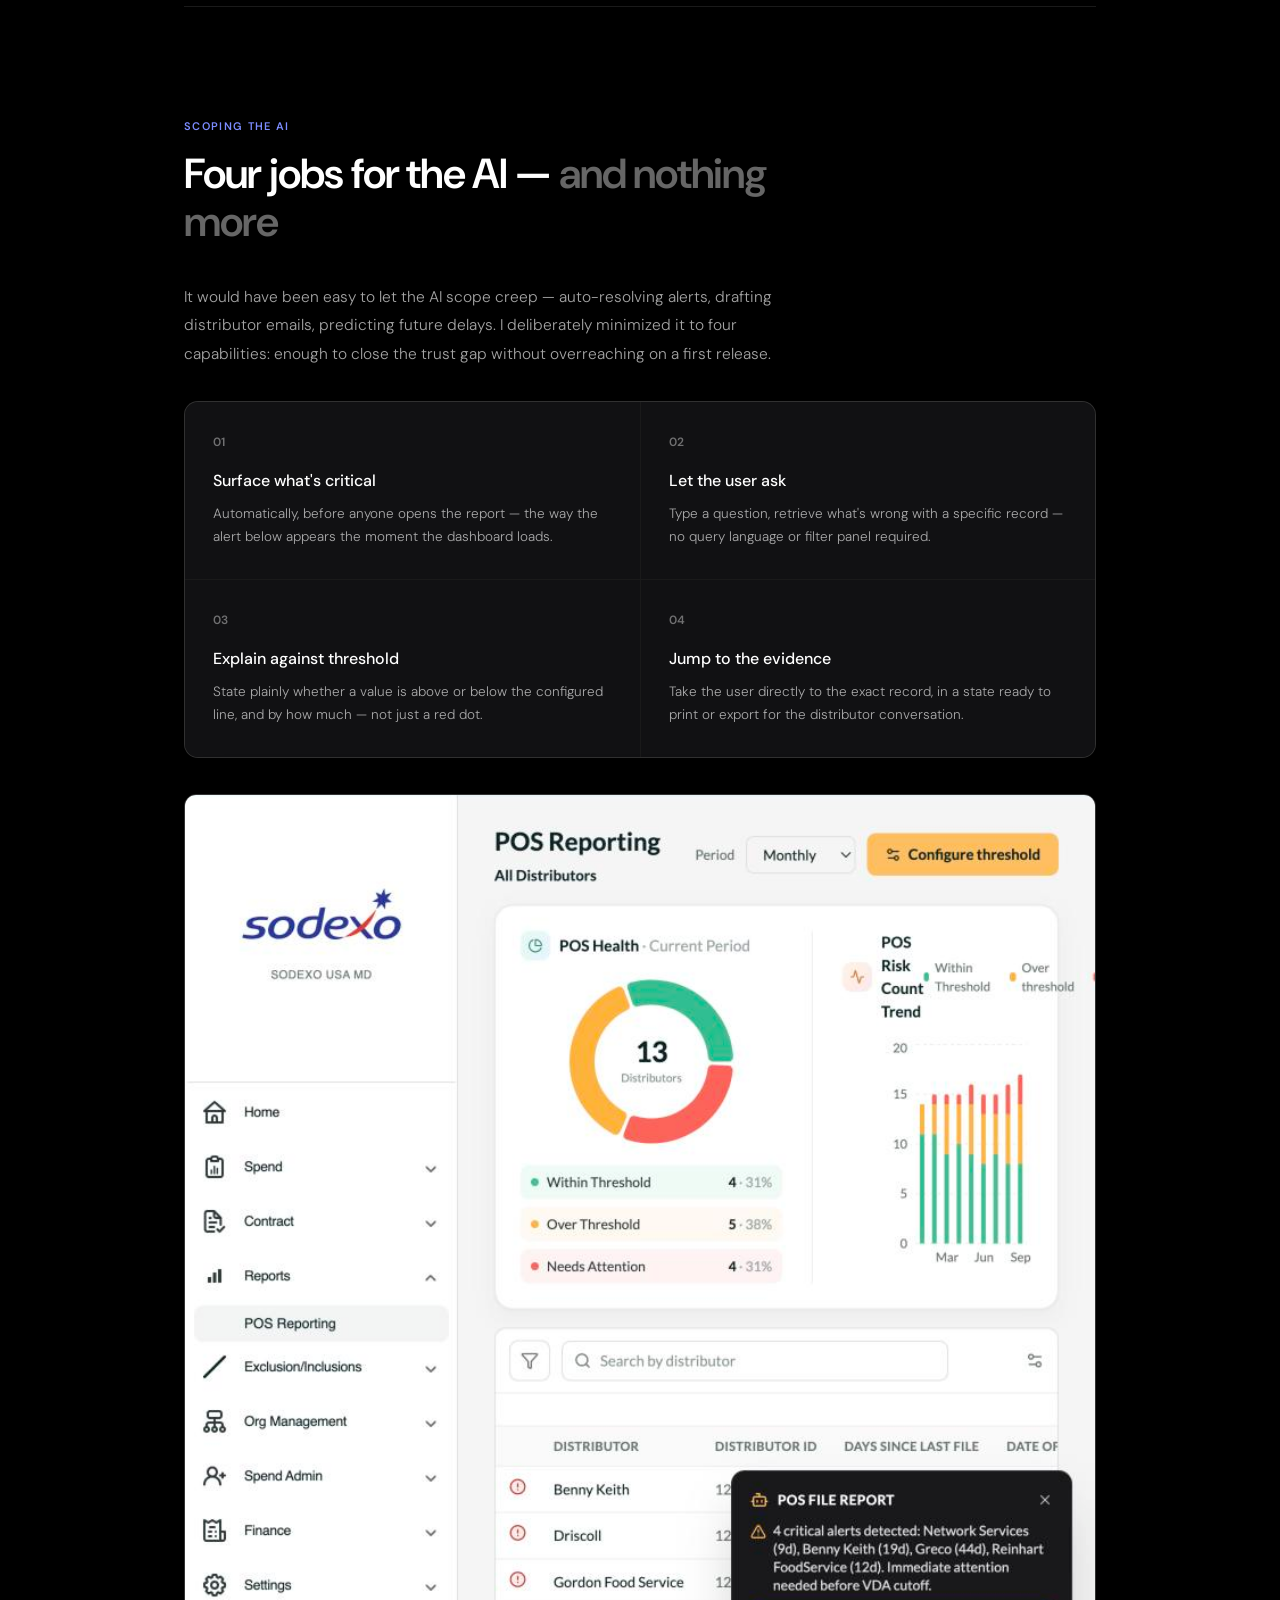
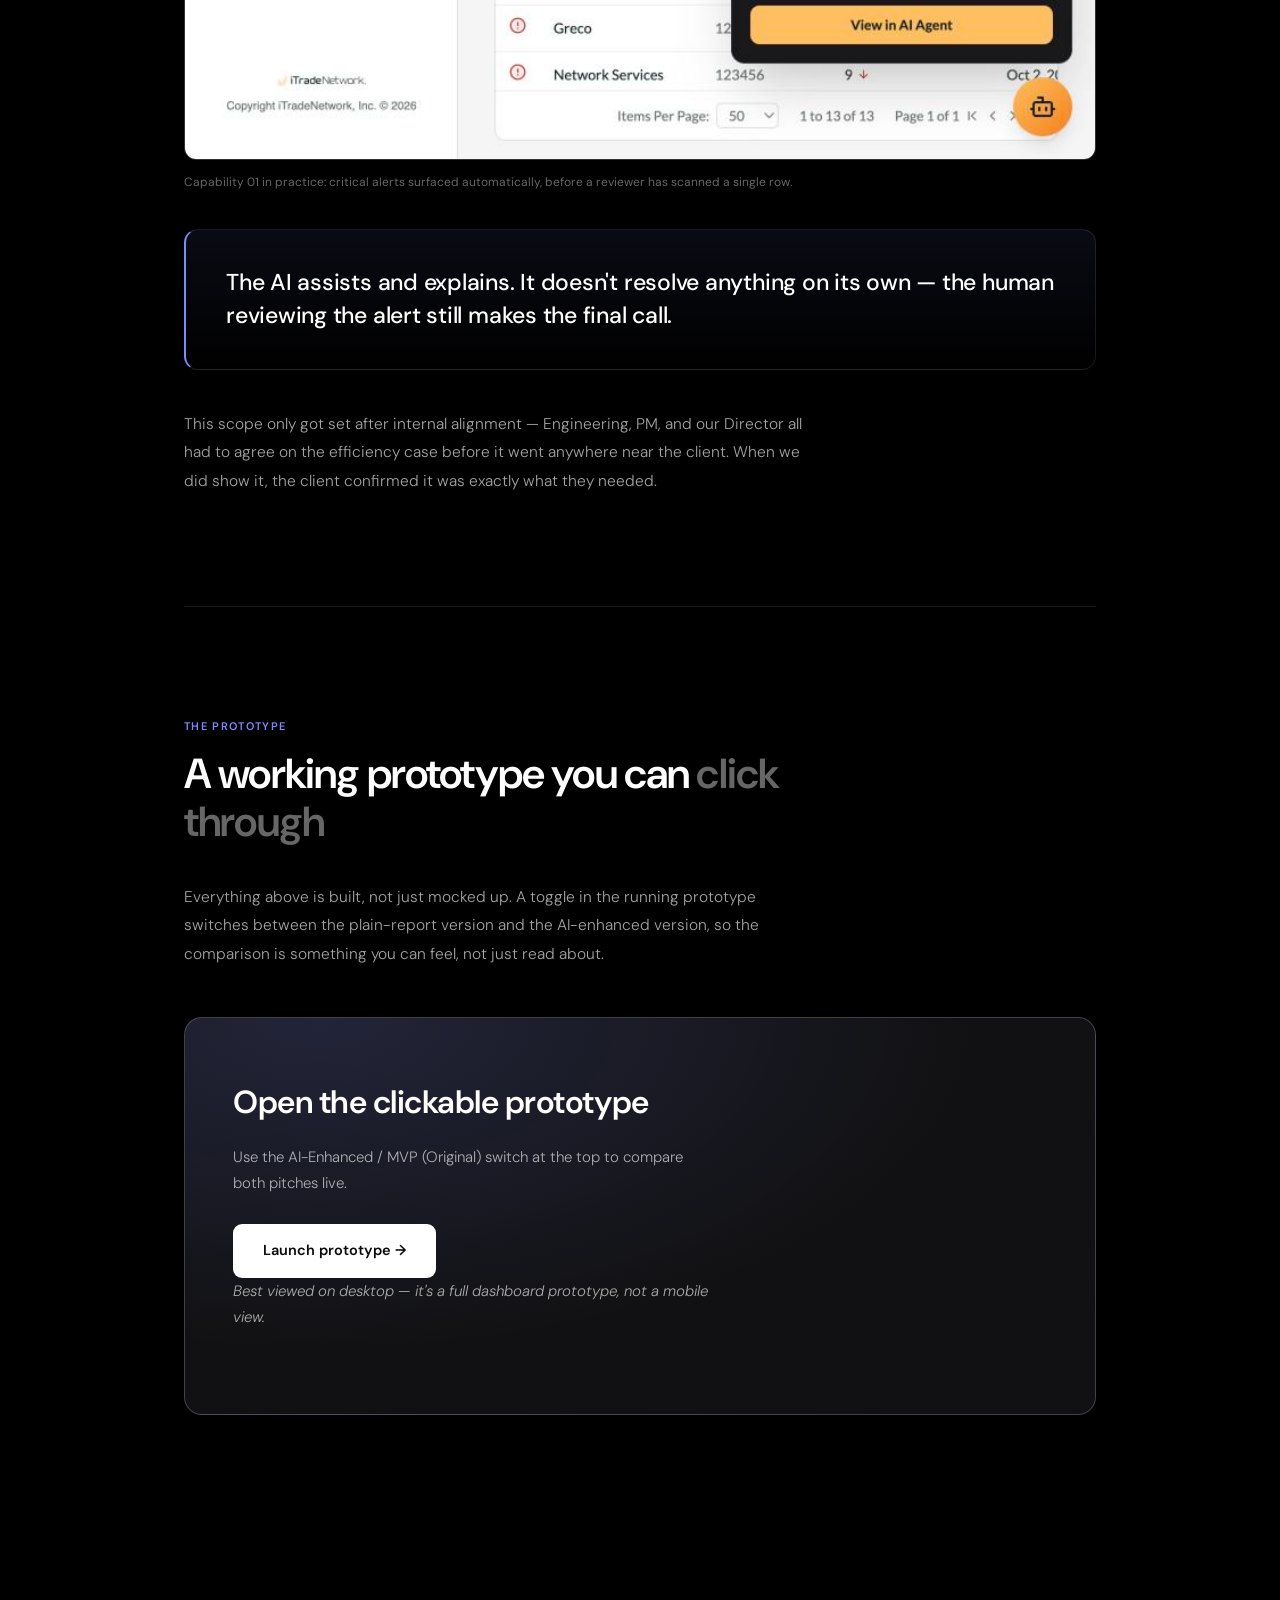
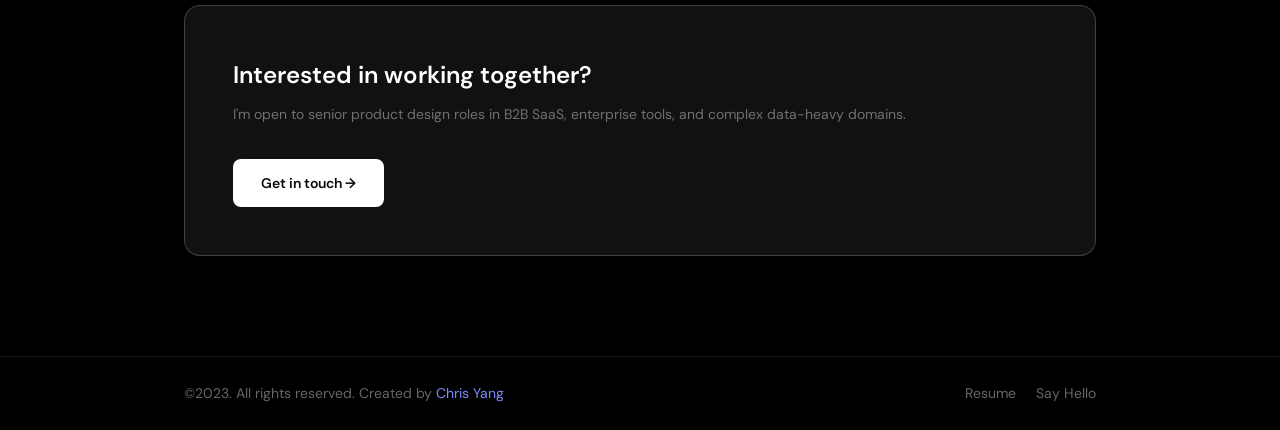
==== commit 91924535: "change breakpoint change breakpoint, remove logo bg container" ====
--- a/ai-experiment.html
+++ b/ai-experiment.html
@@ -29,6 +29,8 @@
   /* ── NAV override: dark ── */
   .nav { background: rgba(0,0,0,0.7); backdrop-filter: blur(14px); -webkit-backdrop-filter: blur(14px); border-bottom: 1px solid var(--line); }
   .nav-logo { color: var(--t1); }
+  /* Dark page: invert the black C logo to white (no backing box) */
+  .nav-logo-icon { filter: invert(1); mix-blend-mode: screen; }
   .nav-dropdown-trigger { color: var(--t2); }
   .nav-dropdown-trigger:hover { background: rgba(255,255,255,0.08); }
   .nav-dropdown-menu { background: var(--raised); border: 1px solid var(--line); }
@@ -48,7 +50,8 @@
   .footer-links a:hover { color: var(--t1); }
 
   /* ── PAGE LAYOUT ── */
-  .xwrap { max-width: 1120px; margin: 0 auto; padding-left: 40px; padding-right: 40px; }
+  /* same width + gutters as the shared .container */
+  .xwrap { max-width: var(--max-w); margin: 0 auto; padding-left: 24px; padding-right: 24px; }
 
   /* ── HERO ── */
   .xhero { padding: 140px 0 0; }
@@ -189,7 +192,6 @@
 
   /* responsive */
   @media (max-width: 860px) {
-    .xwrap { padding-left: 24px; padding-right: 24px; }
     .xhero { padding-top: 120px; }
     .xmeta-row { flex-wrap: wrap; }
     .xmeta-item { flex: 1 1 50%; border-right: none; border-bottom: 1px solid var(--line); }
@@ -198,7 +200,7 @@
     .xcta { flex-direction: column; align-items: flex-start; }
     .xproto { padding: 40px 28px; }
   }
-  @media (max-width: 560px) {
+  @media (max-width: 680px) {
     .xtimeline { grid-template-columns: 1fr; }
   }
 </style>
@@ -447,7 +449,7 @@
   <div class="footer-inner">
     <p class="footer-copy">©2023. All rights reserved. Created by <a href="mailto:Chris.yang.design@gmail.com">Chris Yang</a></p>
     <div class="footer-links">
-      <a href="https://drive.google.com/file/d/1C6L22A_inPMwB6SXOAL65EUYt7ZPldAD/view?usp=sharing" target="_blank">Resume</a>
+      <a href="https://drive.google.com/file/d/1PKk_yvtjGGQ4_b9qK4UiG_FFVXlT4Xbw/view?usp=sharing" target="_blank">Resume</a>
       <a href="contact.html">Say Hello</a>
     </div>
   </div>
--- a/css/style.css
+++ b/css/style.css
@@ -416,7 +416,41 @@
 }
 
 .case-body { padding-bottom: 96px; animation: fadeIn 0.5s 0.15s ease both; }
-.case-section { margin-bottom: 56px; }
+
+/* ── SIDEBAR TOC (case study pages) ── */
+.content-wrap {
+  display: grid;
+  grid-template-columns: 200px 1fr;
+  gap: 64px;
+}
+.sidebar {
+  position: sticky;
+  top: 96px;
+  height: fit-content;
+  align-self: start;
+}
+.sidebar-label {
+  font-size: 0.625rem;
+  font-weight: 500;
+  letter-spacing: 0.1em;
+  text-transform: uppercase;
+  color: var(--text-muted);
+  margin-bottom: 16px;
+}
+.sidebar-nav { display: flex; flex-direction: column; gap: 2px; }
+.sidebar-nav a {
+  font-size: 0.8125rem;
+  color: var(--text-muted);
+  padding: 5px 0 5px 12px;
+  border-left: 2px solid transparent;
+  transition: color 0.15s, border-color 0.15s;
+  line-height: 1.4;
+}
+.sidebar-nav a:hover { color: var(--text-dark); border-left-color: var(--mid-gray); }
+.sidebar-nav a.active { color: var(--text-dark); font-weight: 500; border-left-color: var(--text-dark); }
+.main { min-width: 0; }
+
+.case-section { margin-bottom: 56px; scroll-margin-top: 96px; }
 .case-section,
 .cs-section {
   opacity: 0;
@@ -793,6 +827,12 @@
   transition: color var(--transition);
 }
 .footer-links a:hover { color: var(--text-dark); }
+
+/* ── SIDEBAR TOC: collapse on narrower viewports ── */
+@media (max-width: 860px) {
+  .content-wrap { grid-template-columns: 1fr; gap: 0; }
+  .sidebar { display: none; }
+}
 
 /* ── MOBILE ── */
 @media (max-width: 680px) {
